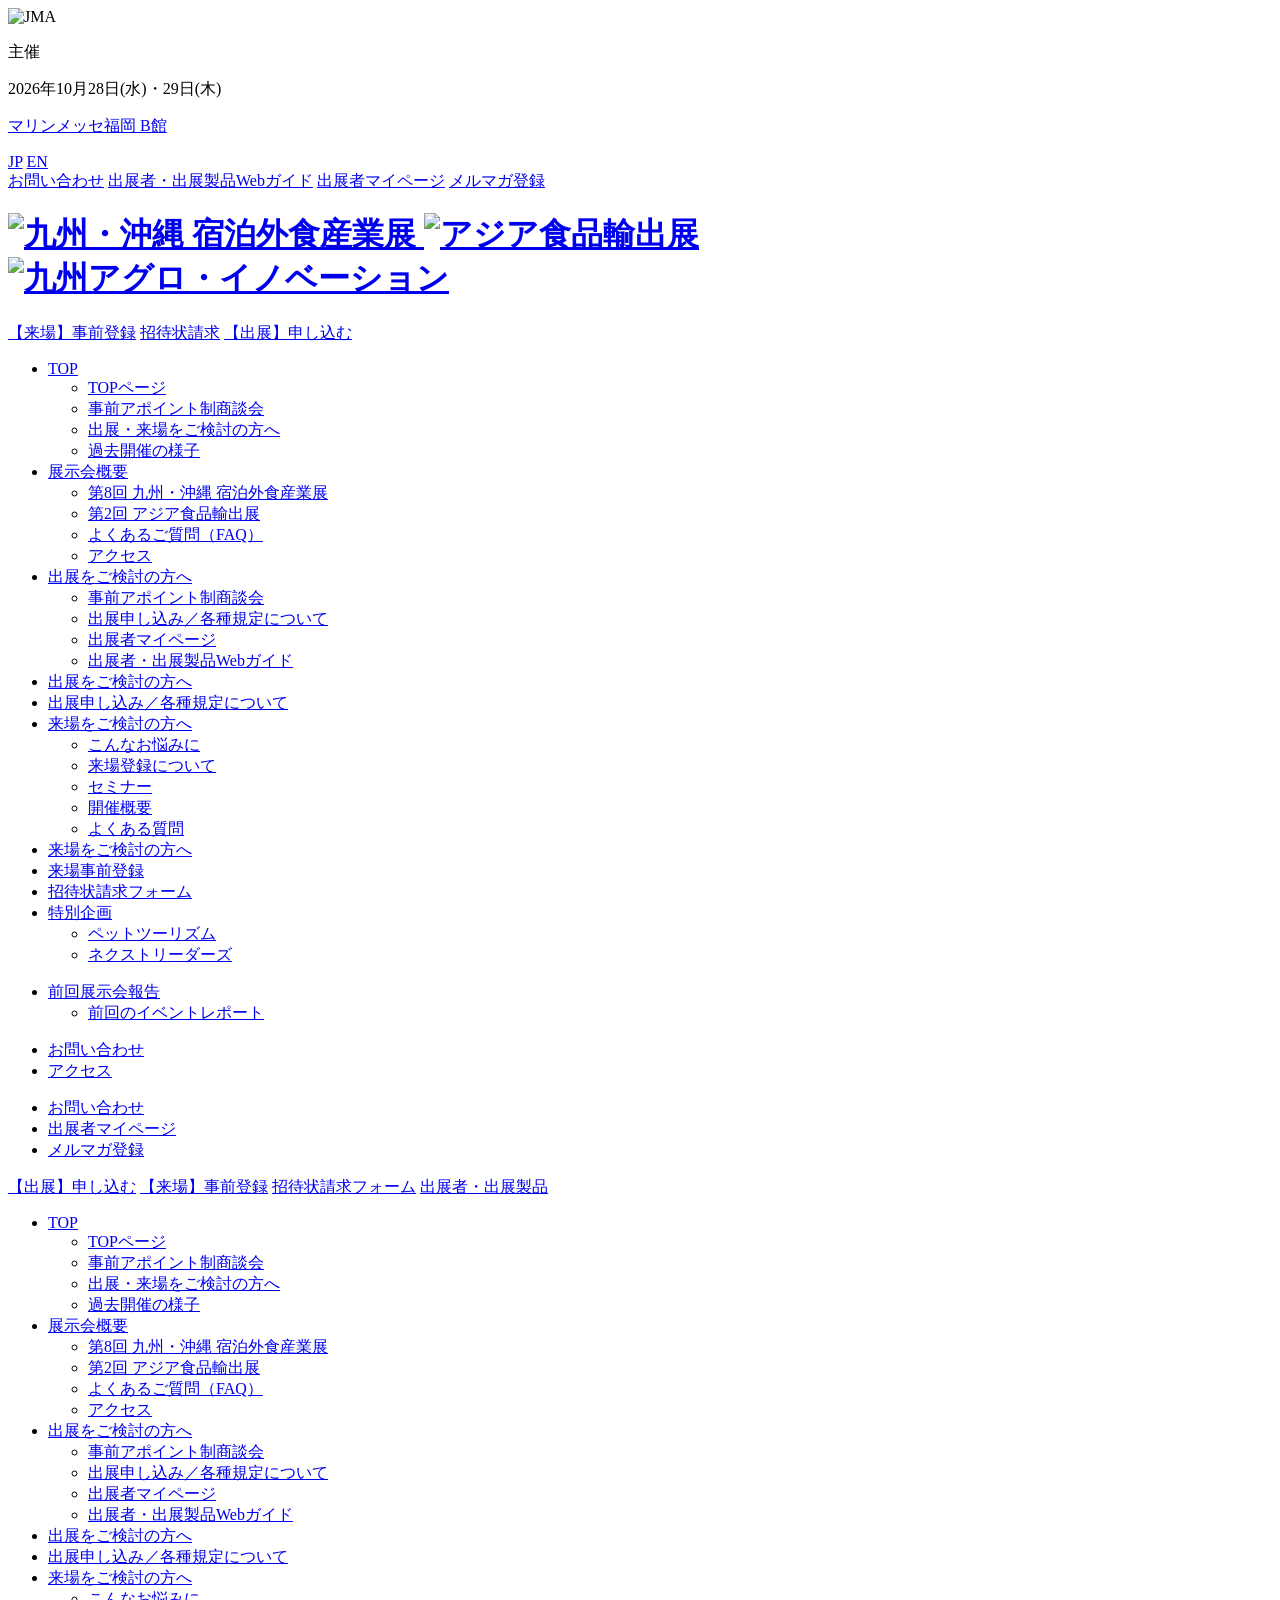
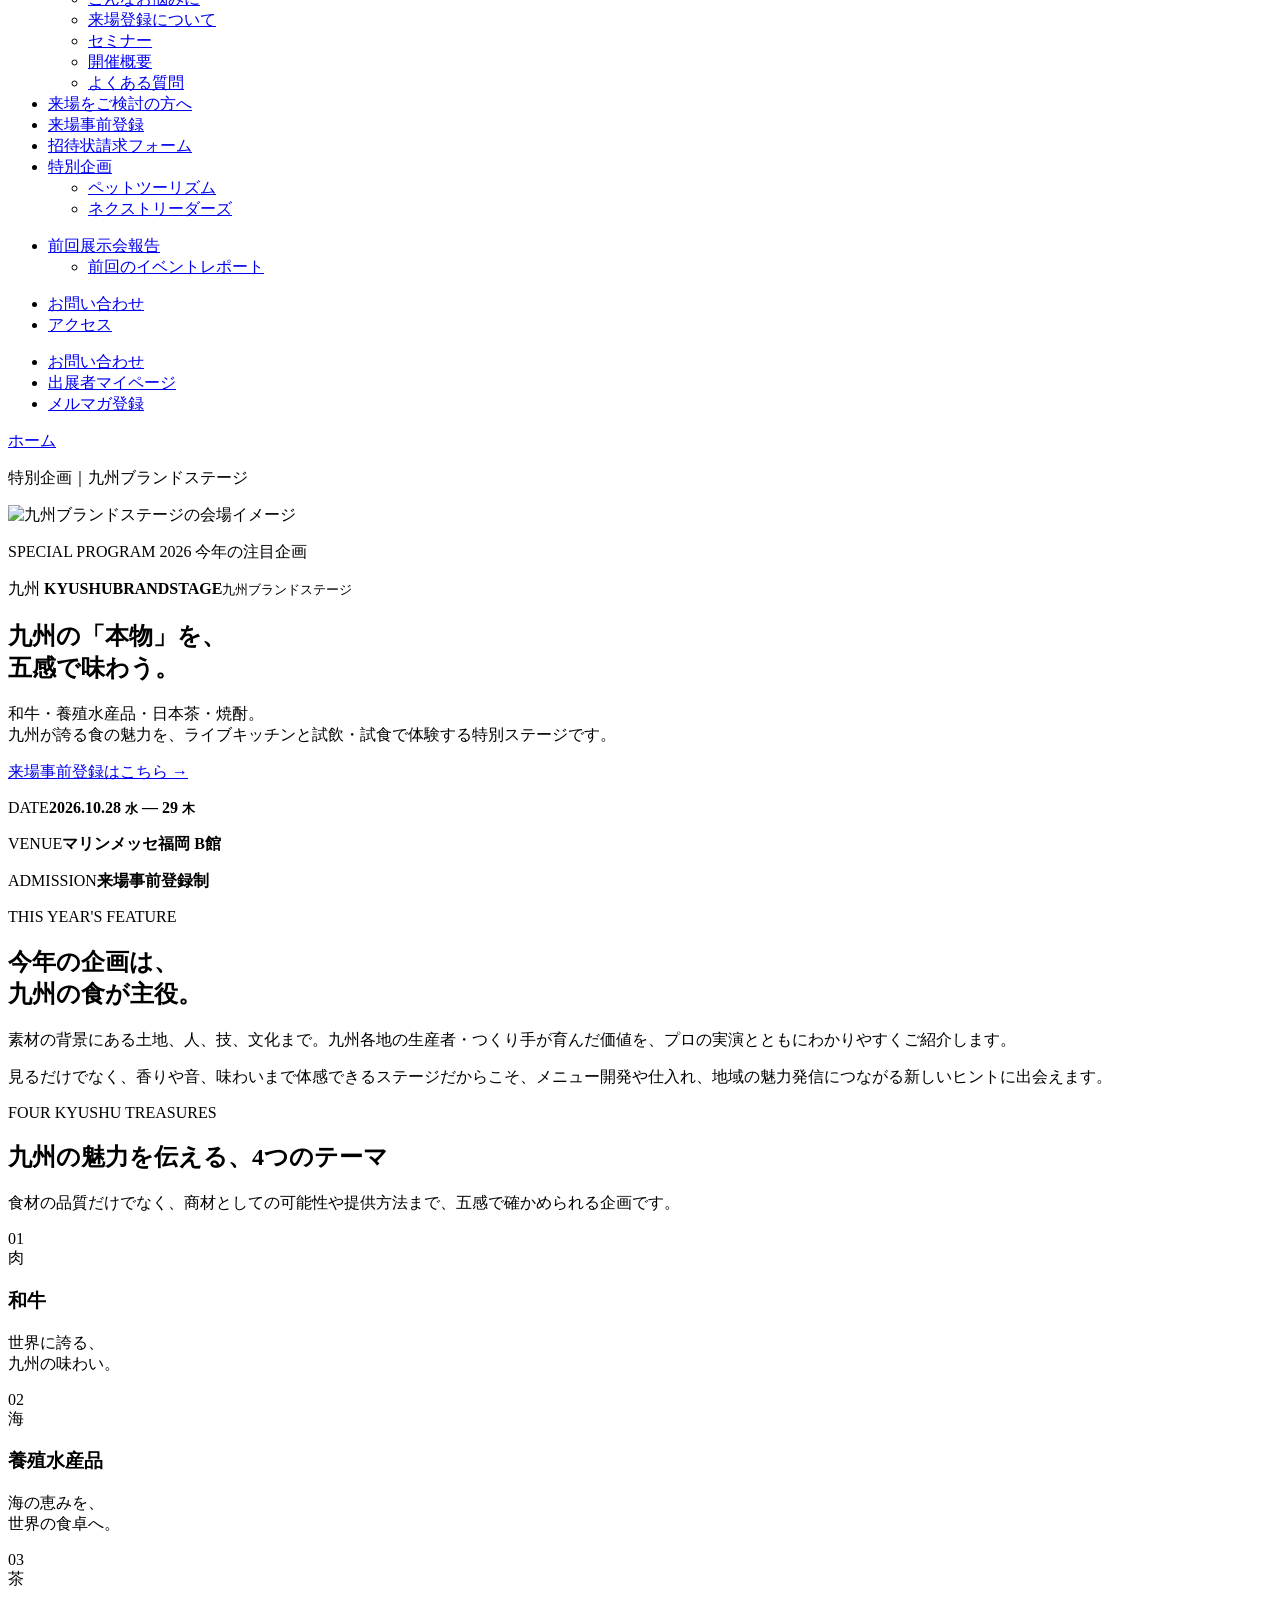
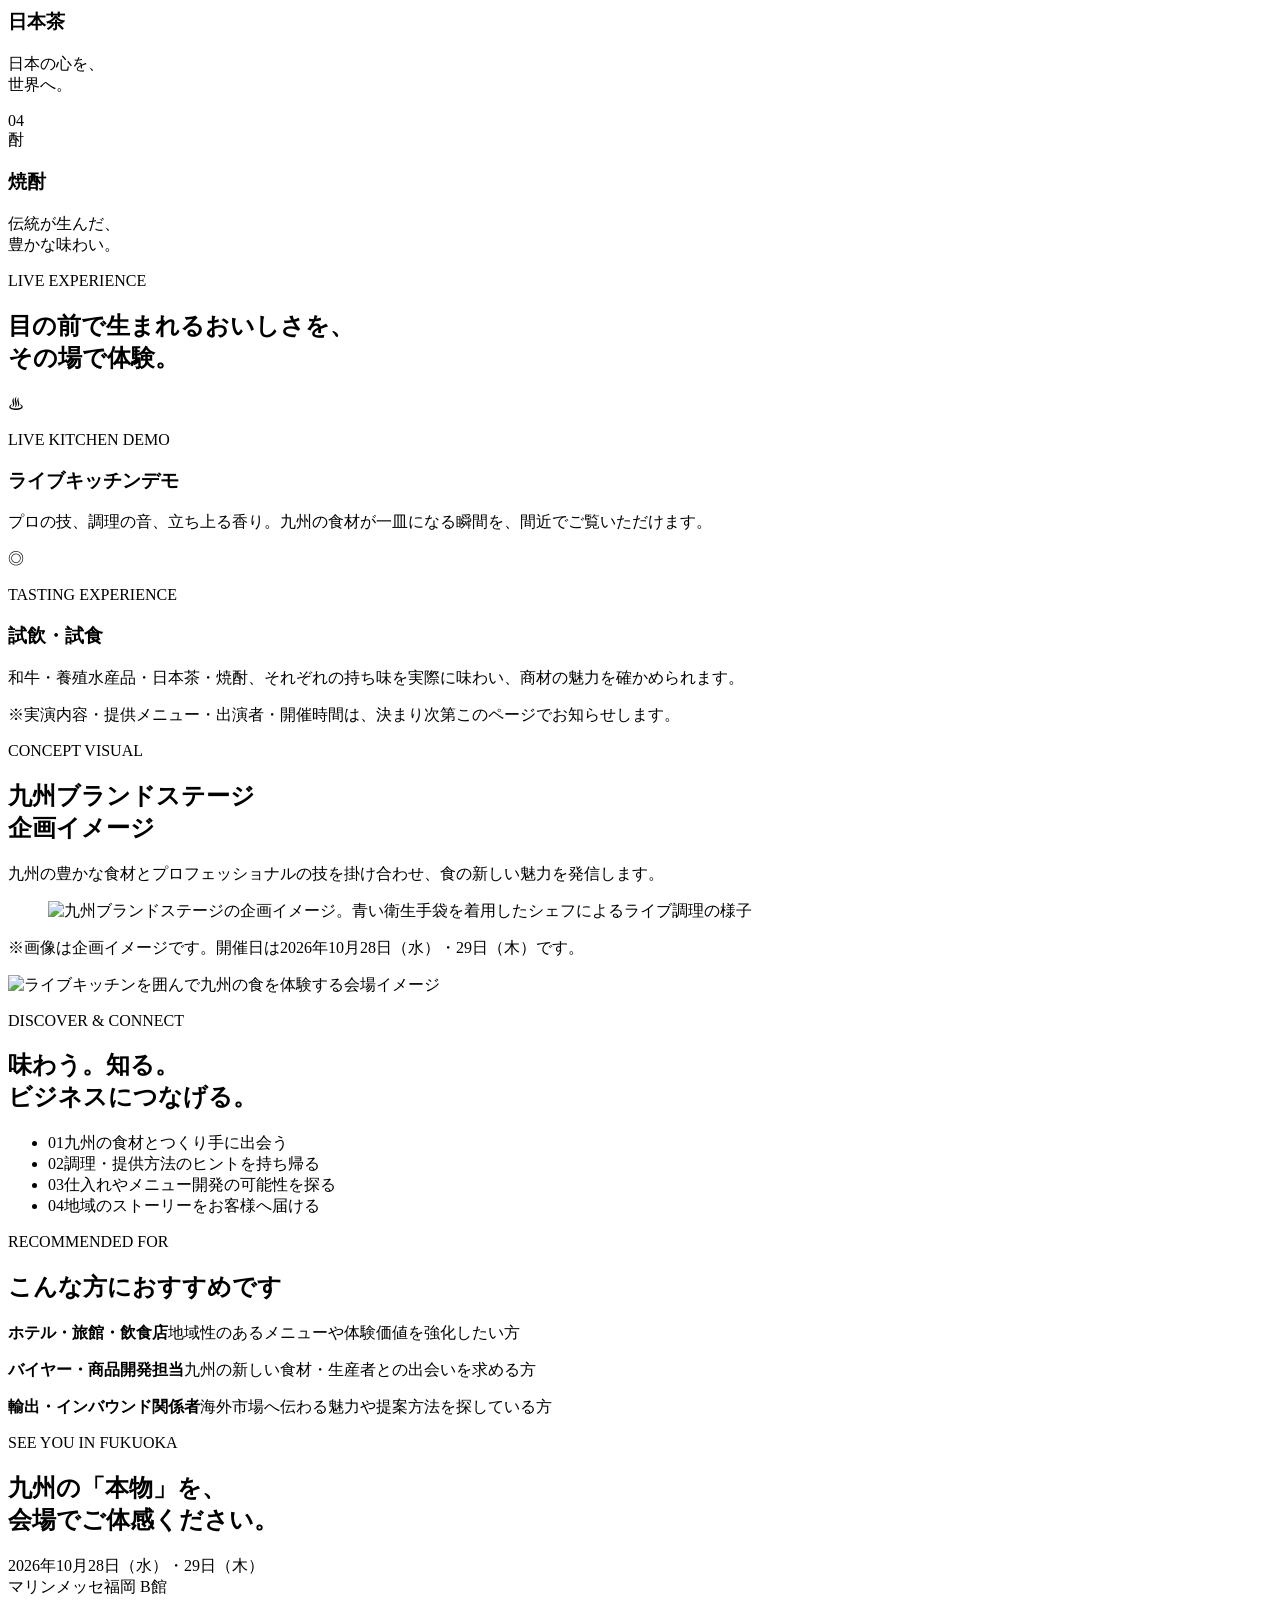
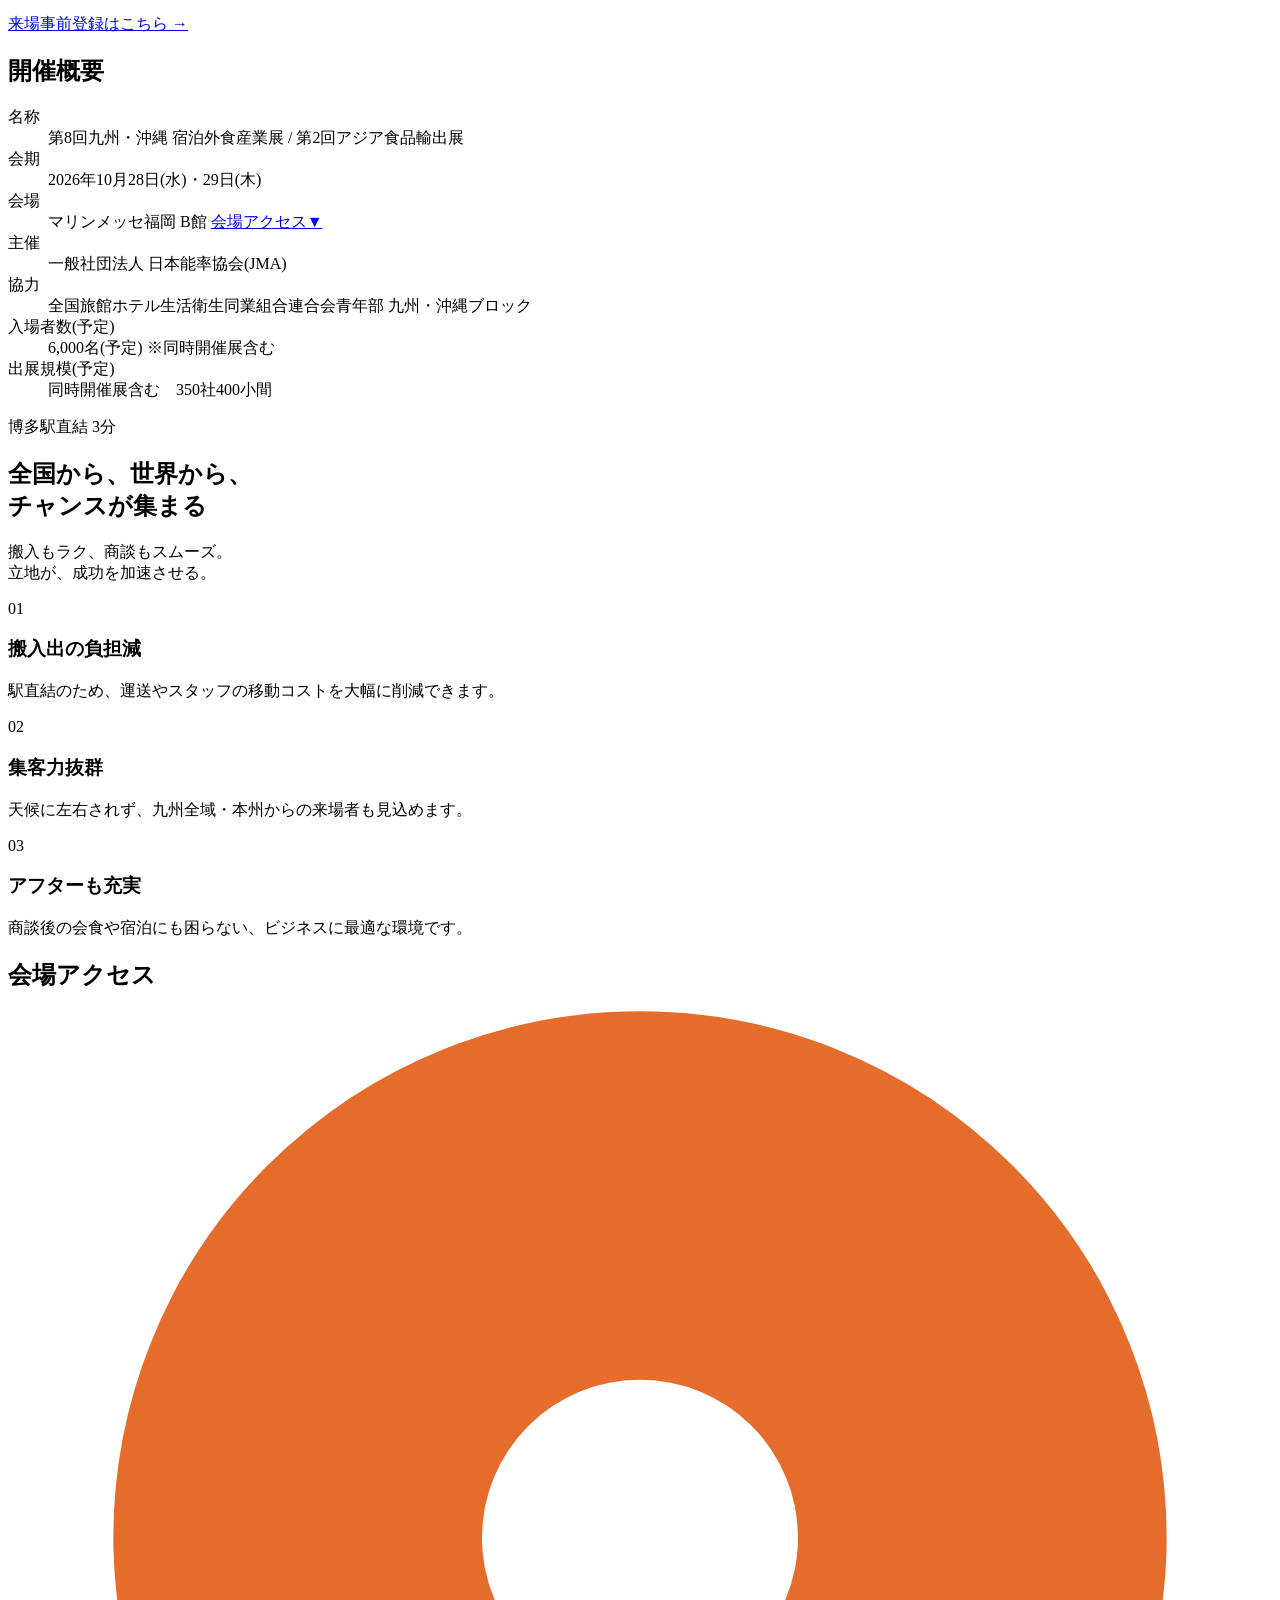
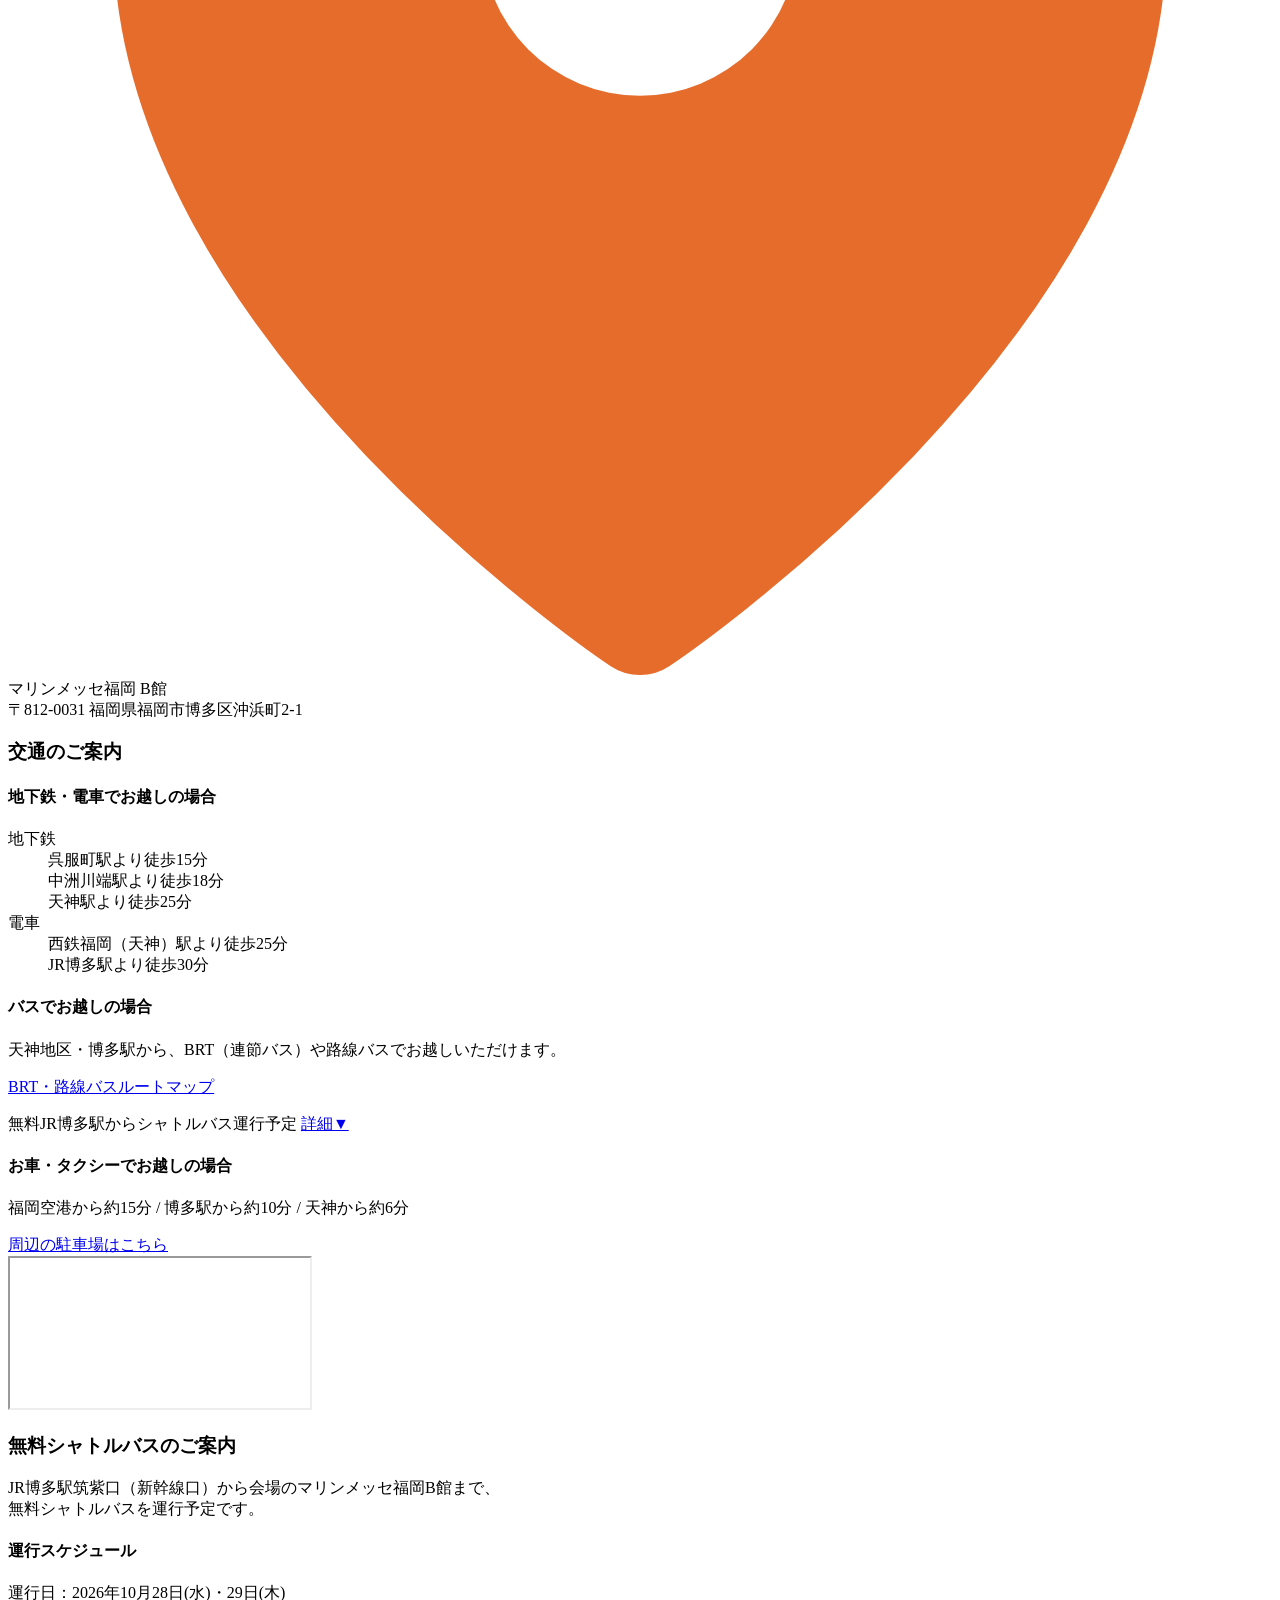
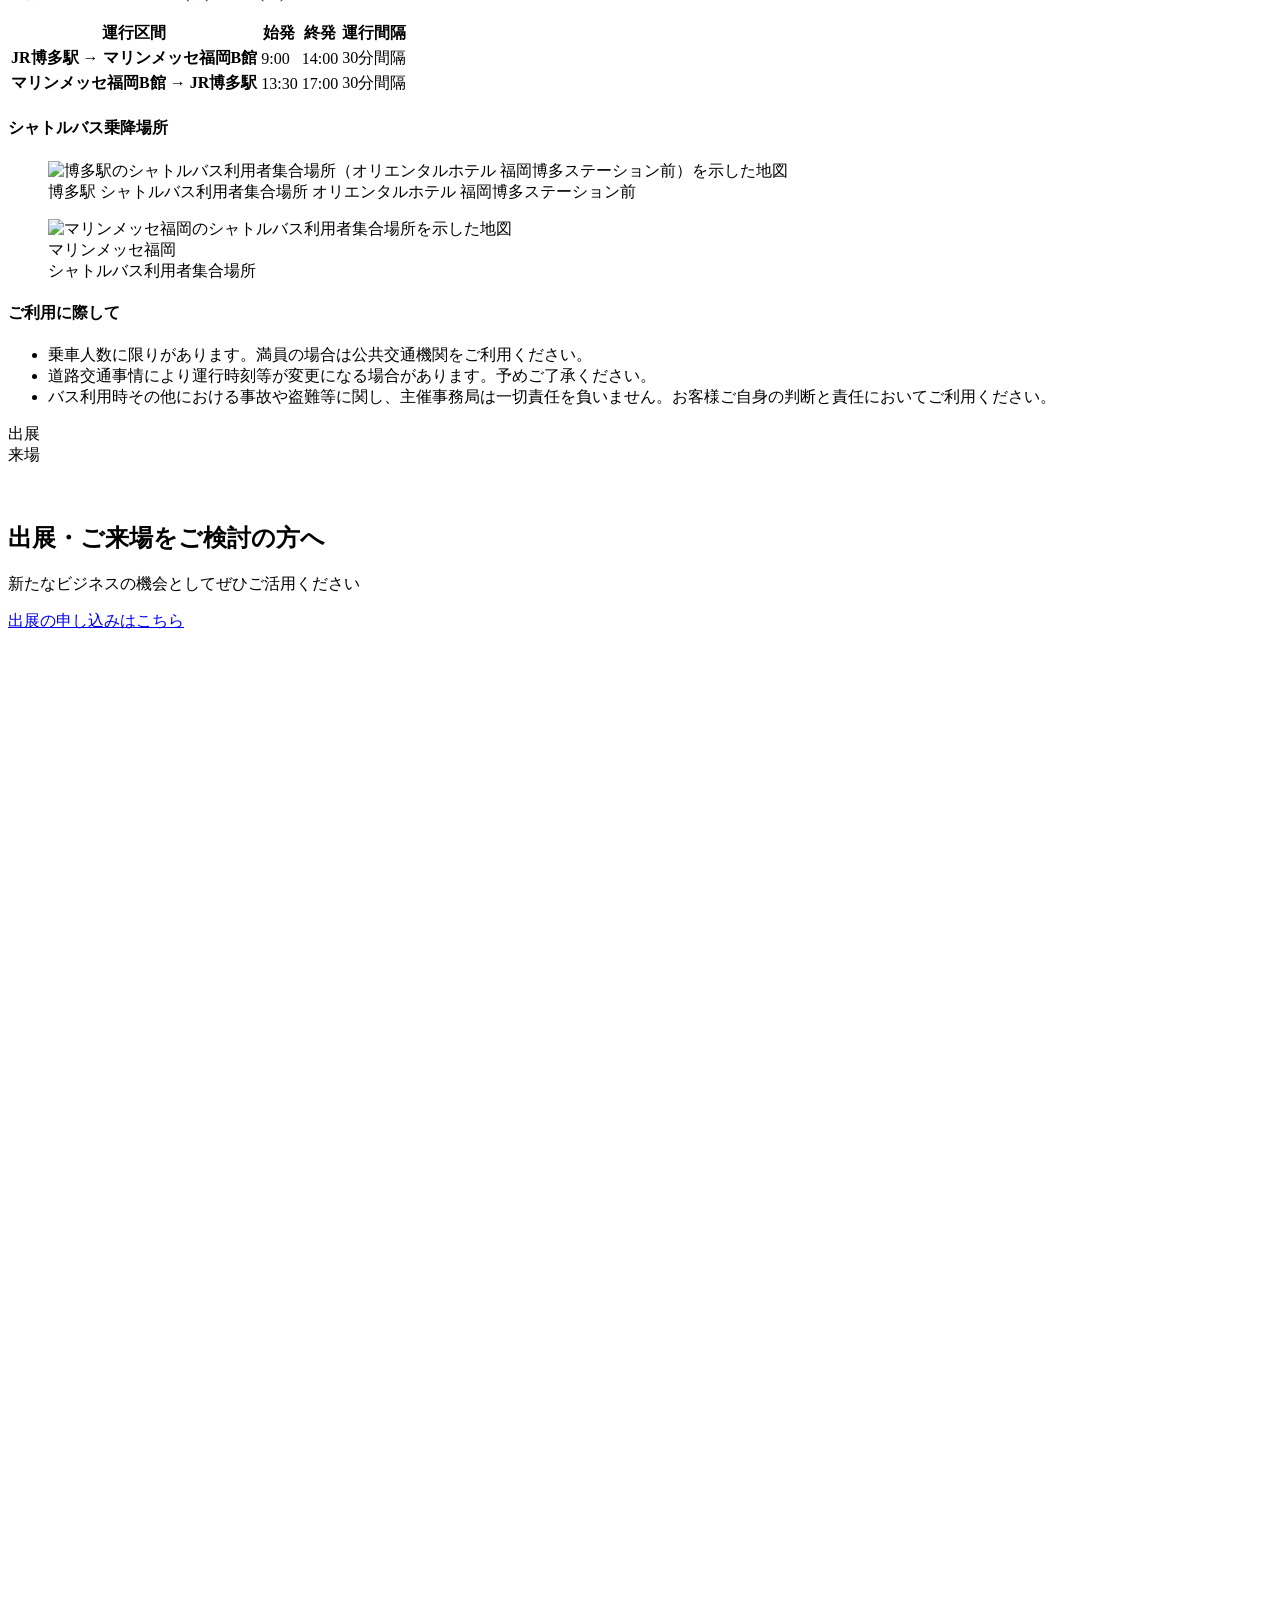
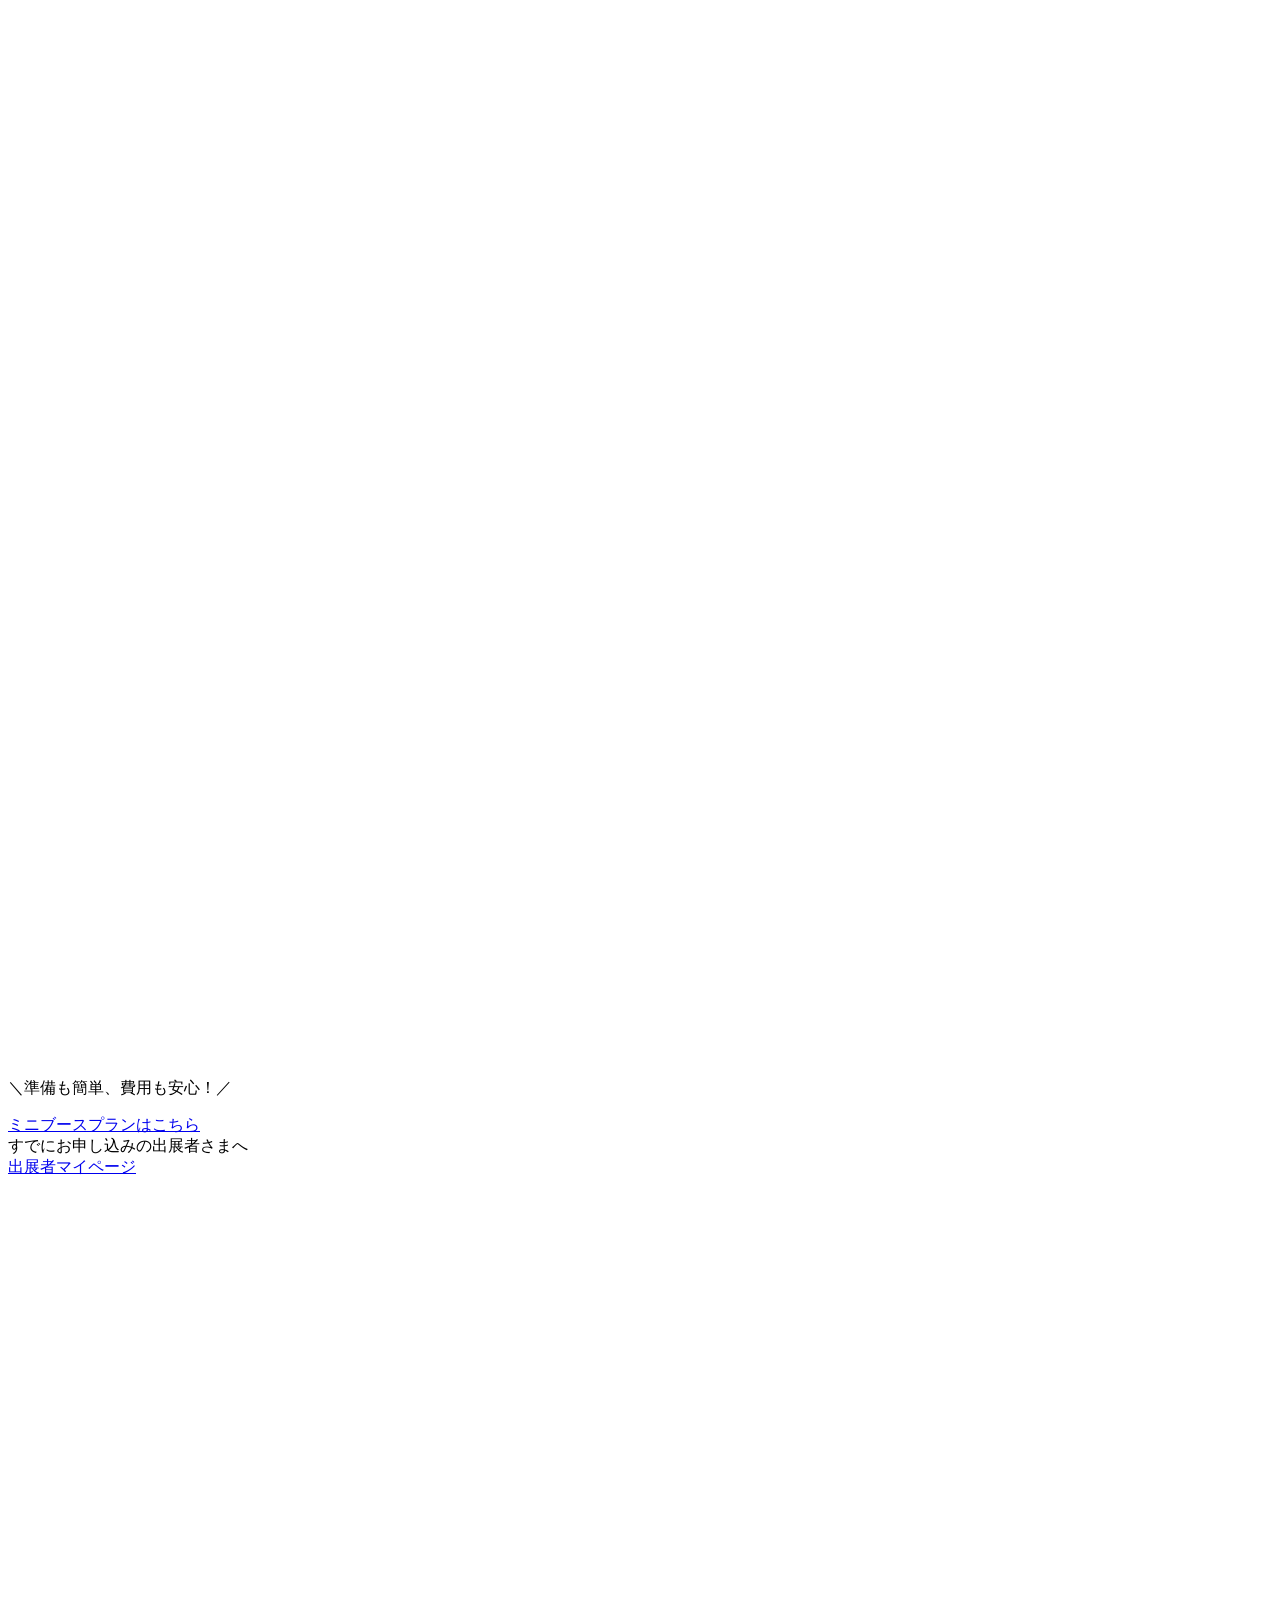
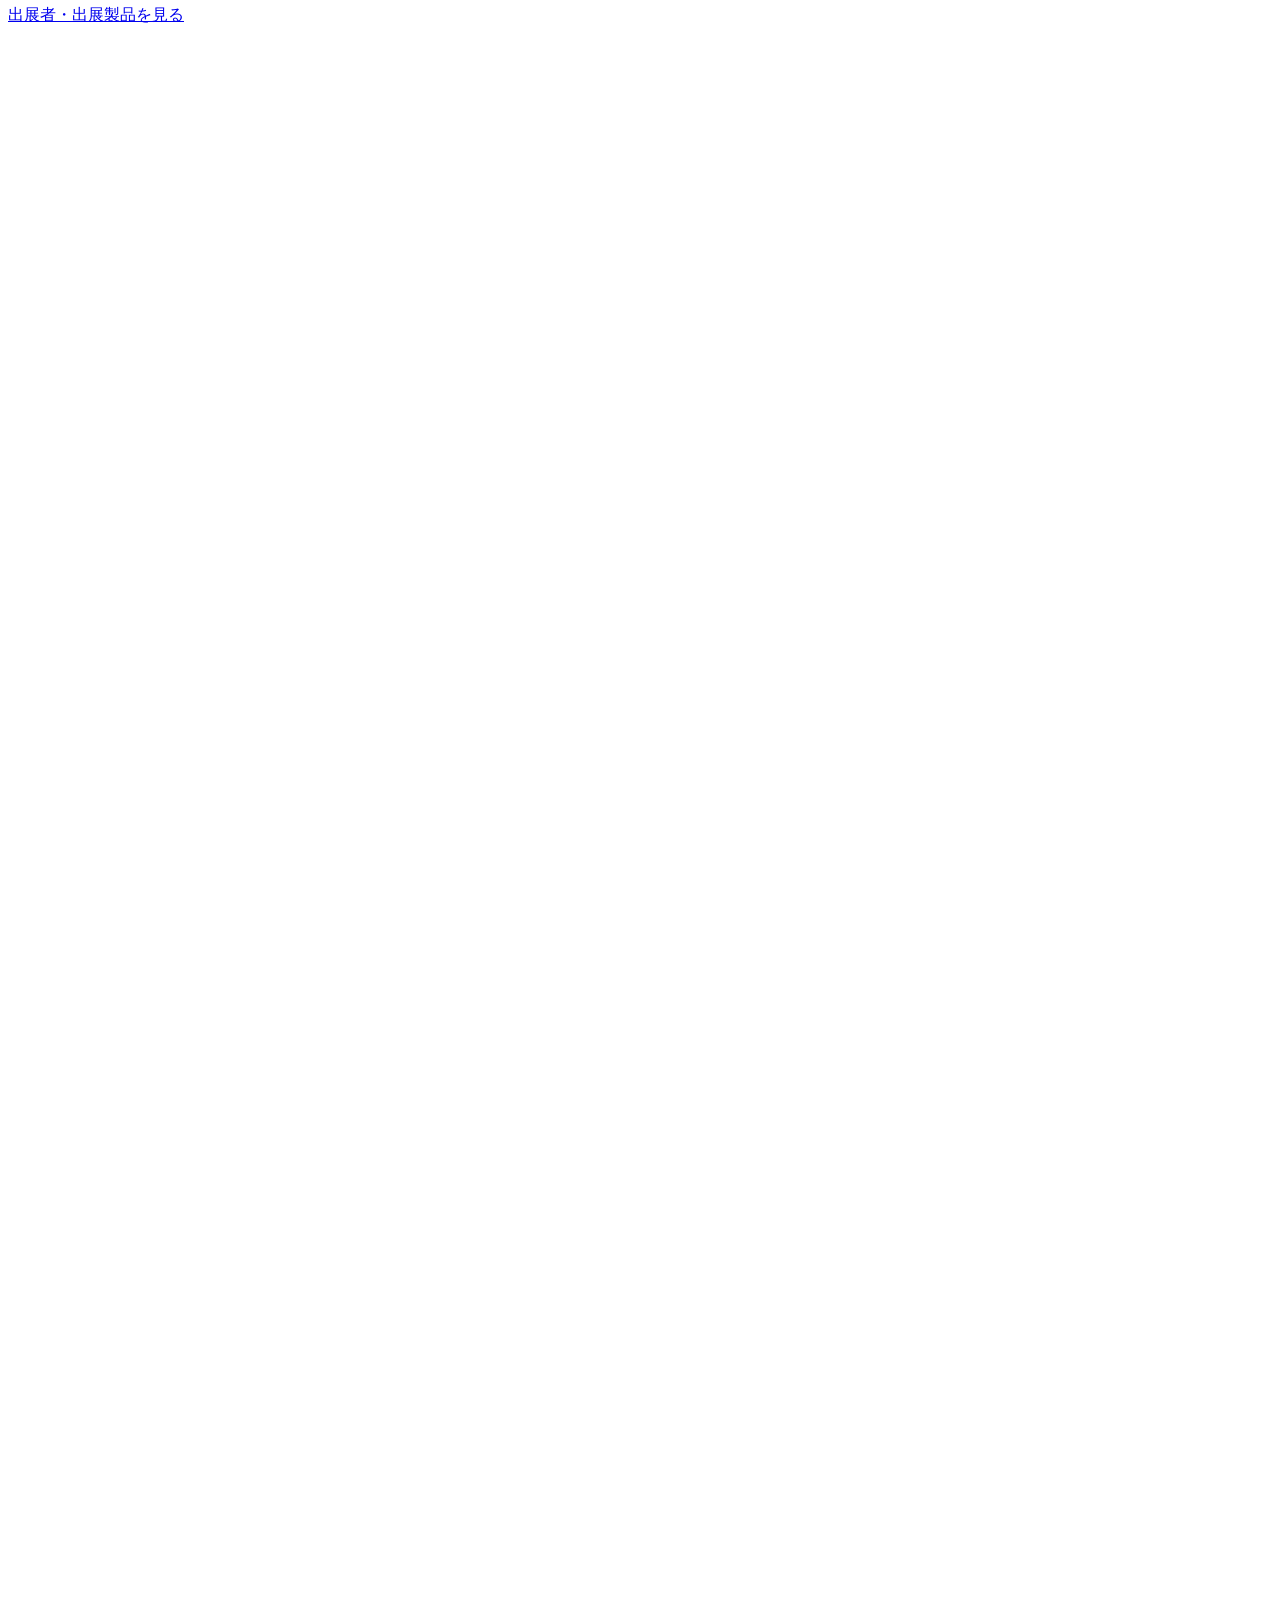
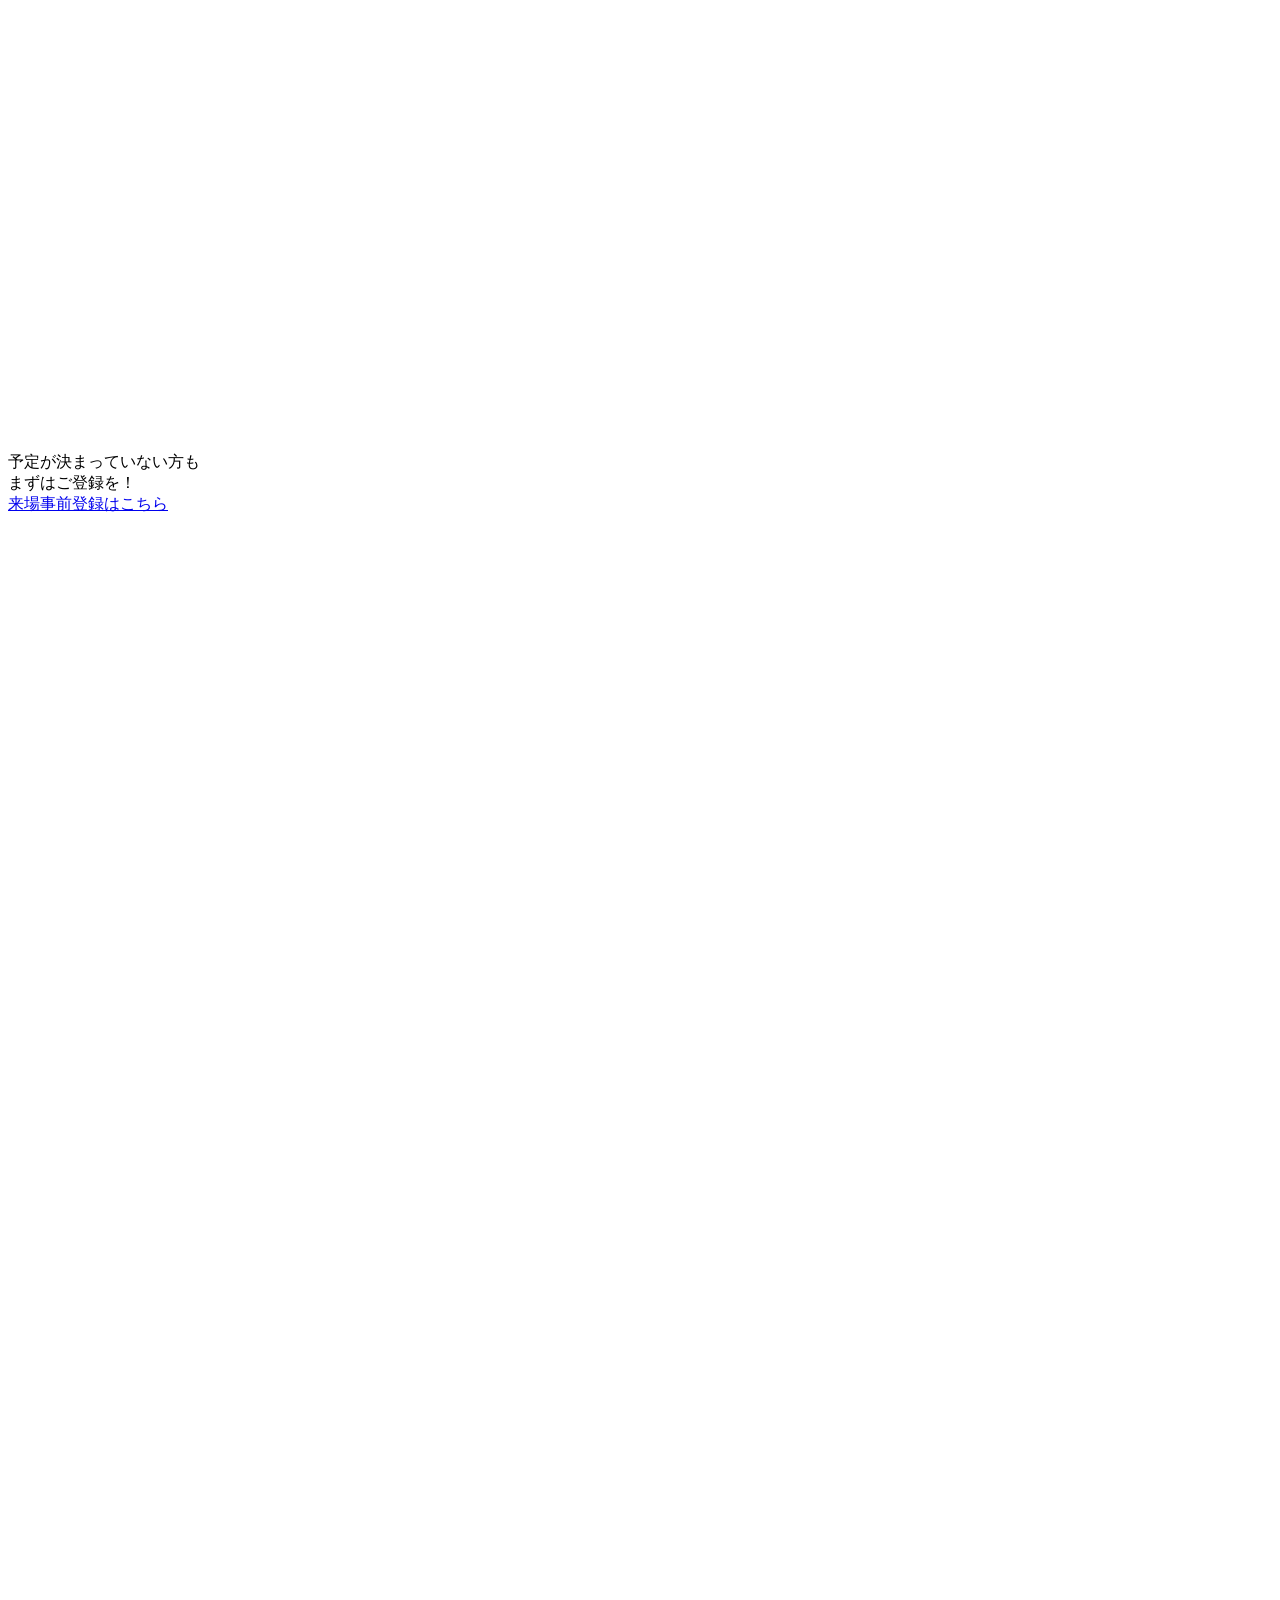
==== index.html @ e88157c4 "Publish special plan test page" ====
<!DOCTYPE html>
<html lang="ja">
<head>
<!-- Google Tag Manager -->
<script>(function(w,d,s,l,i){w[l]=w[l]||[];w[l].push({'gtm.start':
new Date().getTime(),event:'gtm.js'});var f=d.getElementsByTagName(s)[0],
j=d.createElement(s),dl=l!='dataLayer'?'&l='+l:'';j.async=true;j.src=
'https://www.googletagmanager.com/gtm.js?id='+i+dl;f.parentNode.insertBefore(j,f);
})(window,document,'script','dataLayer','GTM-MZ75B8JL');</script>
<!-- End Google Tag Manager -->
    <meta charset="UTF-8">
    <meta name="viewport" content="width=device-width, initial-scale=1.0">
    <title>九州ブランドステージ | 第8回 九州・沖縄 宿泊外食産業展 / 第2回 アジア食品輸出展</title>
    <meta name="description" content="2026年の特別企画「九州ブランドステージ」。和牛・養殖水産品・日本茶・焼酎をライブキッチンと試飲・試食で体験できます。">
    <meta name="keywords" content="展示会, 見本市, 商談会, 販路拡大, 販路開拓, 海外輸出, 輸出支援, バイヤー向け, ビジネスチャンス,食品,観光,外食,宿泊,ホスピタリティ,ホテル,レストラン,サービス産業,九州, 沖縄, 福岡, マリンメッセ福岡, 2026年, 10月">
    <meta name="author" content="Japan Management Association (JMA)">
    <meta name="robots" content="index, follow">
    <link rel="icon" type="image/png" href="./images/assets/favicon.ico">
    <meta property="og:image" content="./images/assets/ogp.png">
    <link rel="preconnect" href="https://fonts.googleapis.com">
    <link rel="preconnect" href="https://fonts.gstatic.com" crossorigin>
    <link href="https://fonts.googleapis.com/css2?family=Jost:ital,wght@0,100..900;1,100..900&family=Noto+Sans:ital,wght@0,100..900;1,100..900&family=Noto+Serif+JP:wght@200..900&family=Oswald:wght@200..700&display=swap" rel="stylesheet">
        <link rel="stylesheet" href="./css/base/normalize.css?2026v3">
    <link rel="stylesheet" href="./css/base/common.css?2026v3">
    <link rel="stylesheet" href="./css/parts/header-cta.css?2026v3">
<script src="https://unpkg.com/lucide@latest"></script>
    <meta property="og:title" content="九州ブランドステージ | 九州・沖縄 宿泊外食産業展">
  <meta property="og:description" content="九州の「本物」を、五感で味わう。2026年の特別企画をご紹介します。">
  <meta property="og:type" content="website">
  <meta property="og:url" content="https://ksh.jma.or.jp/">
  <meta property="og:image" content="https://ksh.jma.or.jp/images/common/ogp.jpg">
  <meta property="og:site_name" content="九州ブランドステージ">
  <meta name="twitter:card" content="summary_large_image">
  <link rel="icon" href="/favicon.ico">

<link rel="canonical" href="https://ksh.jma.or.jp/kyushu_brand_stage.php"><link rel="stylesheet" href="./css/parts/parts.css?2026v3"><link rel="stylesheet" href="./css/parts/button.css?2026v3"><link rel="stylesheet" href="./css/page/kyushu-brand-stage.css?2026v1">




    <script type="text/javascript">
    (function(c,l,a,r,i,t,y){
        c[a]=c[a]||function(){(c[a].q=c[a].q||[]).push(arguments)};
        t=l.createElement(r);t.async=1;t.src="https://www.clarity.ms/tag/"+i;
        y=l.getElementsByTagName(r)[0];y.parentNode.insertBefore(t,y);
    })(window, document, "clarity", "script", "uqb3ot92ph");
</script>

</head>
<body class="brand-stage">
<!-- Google Tag Manager (noscript) -->
<noscript><iframe src="https://www.googletagmanager.com/ns.html?id=GTM-MZ75B8JL"
height="0" width="0" style="display:none;visibility:hidden"></iframe></noscript>
<!-- End Google Tag Manager (noscript) -->
<header id="my-header">
    <div class="header__top">
        <div class="wrapper header__wrapper">
            <div class="header__top-left">
                <img src="./images/common/logo-jma.webp" alt="JMA" class="header__logo-jma">
                <p class="header__sponsor-label">主催</p>
                <!-- <p class="header__sponsor-name">Hospitality & Food Week <br class="lg">in 九州・沖縄</p> -->
                <div class="header__event-info">
                    <p class="header__event-date">2026年10月28日(水)・29日(木)</p>
                    <p class="header__event-venue"><a href="https://ksh.jma.or.jp/index.php#access">マリンメッセ福岡 B館</a></p>
                </div>
            </div>
            <div class="header__top-right">
                <div class="header__lang-switch">
                    <a href="https://ksh.jma.or.jp/" class="header__lang-link jp">JP</a>
                    <a href="https://ksh.jma.or.jp/en.php" class="header__lang-link en off">EN</a>
                </div>
                <!-- <a href="#" class="header__utility-link">プレス・取材申し込み</a> -->
                <a href="https://pages.jma.or.jp/ksh-inquiryform.html" target="_blank" class="header__utility-link">お問い合わせ</a>
                <a href="https://velsion.jp/kyusyu-2026/web-guide" target="_blank" class="header__utility-link">出展者・出展製品Webガイド</a>
                <a href="https://velsion.jp/kyusyu-2026/exhibitor/mypage/login" target="_blank" class="header__utility-link">出展者マイページ</a>
                <a href="https://pages.jma.or.jp/newmailmagazine_kyusyu_lp.html" target="_blank" class="header__utility-link">メルマガ登録</a>
            </div>
        </div>
    </div>
    <div class="header__bottom">
        <div class="wrapper header__wrapper">
            <h1 class="header__title header__title--split">
                <div class="header__title-row1">
                    <a href="https://ksh.jma.or.jp/exhibit_foodservice.php" class="header__title-link header__title-link--ksh">
                        <img src="./images/common/logo_ksh.webp" alt="九州・沖縄 宿泊外食産業展" class="header__logo-main">
                    </a>
                    <a href="https://ksh.jma.or.jp/exhibit_asia.php" class="header__title-link header__title-link--asia">
                        <img src="./images/common/logo_asia.webp" alt="アジア食品輸出展" class="header__logo-main">
                    </a>
                </div>
                <a href="https://agri-food.jma.or.jp/kyushu/index.php" target="_blank" class="header__title-link header__title-link--agri">
                    <img src="./images/common/logo_agri.webp" alt="九州アグロ・イノベーション" class="header__logo-main">
                </a>
            </h1>
            <div class="header__cta header__cta--triple">
                <a href="https://velsion.jp/kyusyu-2026/visitor/register/terms" target="_blank" class="header__cta-link header__cta-link--visit">【来場】事前登録</a>
                <a href="https://form.run/@dUy974ZcZJpvSpUjrqlk" target="_blank" class="header__cta-link header__cta-link--invite">招待状請求</a>
                <a href="https://julaty.com/sightseeing-kyusyu2026-apply/ja/exhibition_application" target="_blank" class="header__cta-link header__cta-link--exhibit">【出展】申し込む</a>
            </div>
        </div>
    </div>
    <div class="navigation">
        <div class="pc-nav">
  <nav aria-label="グローバルナビゲーション">
    <ul class="nav__list">
        <li class="nav__item nav__item-top has-child">
            <a href="https://ksh.jma.or.jp/index.php">TOP<span class="arrow-icon js-plusIcon"></span></a>
            <ul class="nav-child">
                <li class="is-sp"><a href="https://ksh.jma.or.jp/index.php">TOPページ</a></li>
                <li><a href="https://ksh.jma.or.jp/index.php#top-apoint">事前アポイント制商談会</a></li>
                <li><a href="https://ksh.jma.or.jp/index.php#top-kento">出展・来場をご検討の方へ</a></li>
                <li><a href="https://ksh.jma.or.jp/index.php#top-past">過去開催の様子</a></li>
            </ul>
        </li>
        <li class="nav__item has-child">
            <a href="javascript:void(0)" tabindex="-1">展示会概要<span class="arrow-icon js-plusIcon"></span></a>
            <ul class="nav-child">
                <li><a href="https://ksh.jma.or.jp/exhibit_foodservice.php">第8回 九州・沖縄 宿泊外食産業展</a></li>
                <li><a href="https://ksh.jma.or.jp/exhibit_asia.php">第2回 アジア食品輸出展</a></li>
                <li><a href="https://ksh.jma.or.jp/index.php#ksh-faq-section">よくあるご質問（FAQ）</a></li>
                <li class="is-pc"><a href="https://ksh.jma.or.jp/index.php#access">アクセス</a></li>
                <!-- <li><a href="">この展示会とは</a></li>
                <li><a href="">主催・協賛・運営組織について</a></li>
                <li><a href="">前回開催報告</a></li>
                <li><a href="">出展者一覧</a></li>
                <li><a href="">出展者検索</a></li>
                <li><a href="">開催関連情報</a></li>
                <li><a href="">交通アクセス</a></li>
                <li><a href="https://ksh.jma.or.jp/index.php#ksh-faq-section">よくあるご質問（FAQ）</a></li> -->
            </ul>
        </li>
        <li class="nav__item has-child is-pc">
            <a href="https://ksh.jma.or.jp/exhibitors.php">出展をご検討の方へ<span class="arrow-icon js-plusIcon"></span></a>
            <ul class="nav-child">
            <li><a href="https://ksh.jma.or.jp/apoint.php">事前アポイント制商談会</a></li>
                <!-- <li><a href="">出展のメリット／ゾーン構成</a></li>
                <li><a href="">出展料金・ブースについて</a></li>
                <li><a href="">出展オプション</a></li> -->
                <li><a href="https://julaty.com/sightseeing-kyusyu2026-apply/ja/exhibition_application?_gl=1*tc[…]oMA..&_ga=2.19930808.1832336698.1764028487-868031182.1760927779" target="_blank">出展申し込み／各種規定について</a></li>
                <li><a href="https://velsion.jp/kyusyu-2026/exhibitor/mypage/login" target="_blank">出展者マイページ</a></li>
                <li><a href="https://velsion.jp/kyusyu-2026/web-guide" target="_blank">出展者・出展製品Webガイド</a></li>
                <!-- <li><a href="">出展資料ダウンロード</a></li> -->

            </ul>
        </li>
        <li class="nav__item is-sp">
        <a href="https://ksh.jma.or.jp/exhibitors.php">出展をご検討の方へ</a>
        </li>
        <li class="nav__item is-sp">
        <a href="https://julaty.com/sightseeing-kyusyu2026-apply/ja/exhibition_application?_gl=1*tc[…]oMA..&_ga=2.19930808.1832336698.1764028487-868031182.1760927779" target="_blank">出展申し込み／各種規定について</a>
        </li>
        <!-- <li class="nav__item has-child">
            <a href="">出展者一覧<span class="arrow-icon js-plusIcon"></span></a>
            <ul class="nav-child">
                <li><a href="">出展者一覧 子</a></li>
                <li><a href="">出展者一覧 子</a></li>
            </ul>
        </li> -->
      <li class="nav__item has-child is-pc">
            <a href="https://ksh.jma.or.jp/visit.php">来場をご検討の方へ<span class="arrow-icon js-plusIcon"></span></a>
            <ul class="nav-child">
                <li><a href="https://ksh.jma.or.jp/visit.php#problem">こんなお悩みに</a></li>
                <li><a href="https://ksh.jma.or.jp/visit.php#register">来場登録について</a></li>
                <li><a href="https://ksh.jma.or.jp/seminar.php">セミナー</a></li>
                <li><a href="https://ksh.jma.or.jp/visit.php#about">開催概要</a></li>
                <li><a href="https://ksh.jma.or.jp/visit.php#ksh-faq-section">よくある質問</a></li>
            </ul>
        </li>
        <li class="nav__item is-sp">
        <a href="https://ksh.jma.or.jp/visit.php">来場をご検討の方へ</a>
        </li>
        <li class="nav__item is-sp">
        <a href="https://velsion.jp/kyusyu-2026/visitor/register/terms" target="_blank">来場事前登録</a>
        </li>
        <li class="nav__item is-sp">
        <a href="https://form.run/@dUy974ZcZJpvSpUjrqlk" target="_blank">招待状請求フォーム</a>
        </li> 
        <li class="nav__item has-child">
            <a href="javascript:void(0)" tabindex="-1">特別企画<span class="arrow-icon js-plusIcon"></span></a>
            <ul class="nav-child">
                <li><a href="https://ksh.jma.or.jp/ex_pet_2026.php">ペットツーリズム</a></li>
                <li><a href="https://nextleaders.jma.or.jp/fukuoka.html" target="_blank">ネクストリーダーズ</a></li>
            </ul>
        </li>
    </ul>
    <ul class="nav__list nav__list-sub ft_nav_list">
        <!-- <li class="nav__item"><a href="">セミナー情報</a></li>
        <li class="nav__item"><a href="">お知らせ</a></li> -->
        <li class="nav__item has-child"><a href="https://ksh.jma.or.jp/report.php" tabindex="-1">前回展示会報告<span class="arrow-icon js-plusIcon"></span></a>
    
                        <ul class="nav-child">
                <li><a href="https://ksh.jma.or.jp/past_event.php" target="_blank">前回のイベントレポート</a></li>
            </ul>
    </li>
        <!-- <li class="nav__item"><a href="">よくある質問</a></li> -->
 
    </ul>
    <ul class="nav__list nav__list-sub is-pc footeronly ft_nav_list">
        <li class="nav__item"><a href="https://pages.jma.or.jp/ksh-inquiryform.html" target="_blank">お問い合わせ</a></li>
        <li class="nav__item"><a href="https://ksh.jma.or.jp/index.php#access">アクセス</a></li>
        <!-- <li class="nav__item"><a href="">プレス・取材申し込み</a></li> -->
    </ul>
    <ul class="nav__list nav__list-spnav">
        <li class="nav__item"><a href="https://pages.jma.or.jp/ksh-inquiryform.html" target="_blank">お問い合わせ</a></li>
        <li class="nav__item"><a href="https://velsion.jp/kyusyu-2026/exhibitor/mypage/login" target="_blank">出展者マイページ</a></li>
        <li class="nav__item"><a href="https://pages.jma.or.jp/newmailmagazine_kyusyu_lp.html" target="_blank">メルマガ登録</a></li>
        <!-- <li class="nav__item"><a href="https://ksh.jma.or.jp/index.php#access">アクセス</a></li> -->
        <!-- <li class="nav__item"><a href="">プレス・取材申し込み</a></li> -->
    </ul>
    <!-- <ul class="nav__list nav__list-sub nav__list-footer">
        <li class="nav__item"><a href="https://ksh.jma.or.jp/nextleaders.php">ネクストリーダーズ</a></li>
        <li class="nav__item"><a href="https://ksh.jma.or.jp/apoint.php">事前アポイント制商談会</a></li>
    </ul> -->
</nav></div>        <div class="menu-button-wrapper">
  <div id="menuButton">
    <span></span>
  </div>
</div>

<div class="sp-nav" id="menu">
  <div class="header__cta">
    <a href="https://julaty.com/sightseeing-kyusyu2026-apply/ja/exhibition_application" class="header__cta-link header__cta-link--exhibit" target="_blank">【出展】申し込む</a>
    <a href="https://velsion.jp/kyusyu-2026/visitor/register/terms" class="header__cta-link header__cta-link--register" target="_blank">【来場】事前登録</a>
    <a href="https://form.run/@dUy974ZcZJpvSpUjrqlk" class="header__cta-link header__cta-link--invite" target="_blank">招待状請求フォーム</a>
    <a href="https://velsion.jp/kyusyu-2026/web-guide" class="header__cta-link header__cta-link--docs" target="_blank">出展者・出展製品</a>
    <!-- お問い合わせ／出展者マイページ／メルマガ登録は、メニュー最下部の
         テキストリンク（parts/nav.php の .nav__list-spnav）に集約 -->
    <!-- <a href="#" class="header__cta-link header__cta-link--docs">【出展】資料請求する</a> -->
  </div>
  <nav aria-label="グローバルナビゲーション">
    <ul class="nav__list">
        <li class="nav__item nav__item-top has-child">
            <a href="https://ksh.jma.or.jp/index.php">TOP<span class="arrow-icon js-plusIcon"></span></a>
            <ul class="nav-child">
                <li class="is-sp"><a href="https://ksh.jma.or.jp/index.php">TOPページ</a></li>
                <li><a href="https://ksh.jma.or.jp/index.php#top-apoint">事前アポイント制商談会</a></li>
                <li><a href="https://ksh.jma.or.jp/index.php#top-kento">出展・来場をご検討の方へ</a></li>
                <li><a href="https://ksh.jma.or.jp/index.php#top-past">過去開催の様子</a></li>
            </ul>
        </li>
        <li class="nav__item has-child">
            <a href="javascript:void(0)" tabindex="-1">展示会概要<span class="arrow-icon js-plusIcon"></span></a>
            <ul class="nav-child">
                <li><a href="https://ksh.jma.or.jp/exhibit_foodservice.php">第8回 九州・沖縄 宿泊外食産業展</a></li>
                <li><a href="https://ksh.jma.or.jp/exhibit_asia.php">第2回 アジア食品輸出展</a></li>
                <li><a href="https://ksh.jma.or.jp/index.php#ksh-faq-section">よくあるご質問（FAQ）</a></li>
                <li class="is-pc"><a href="https://ksh.jma.or.jp/index.php#access">アクセス</a></li>
                <!-- <li><a href="">この展示会とは</a></li>
                <li><a href="">主催・協賛・運営組織について</a></li>
                <li><a href="">前回開催報告</a></li>
                <li><a href="">出展者一覧</a></li>
                <li><a href="">出展者検索</a></li>
                <li><a href="">開催関連情報</a></li>
                <li><a href="">交通アクセス</a></li>
                <li><a href="https://ksh.jma.or.jp/index.php#ksh-faq-section">よくあるご質問（FAQ）</a></li> -->
            </ul>
        </li>
        <li class="nav__item has-child is-pc">
            <a href="https://ksh.jma.or.jp/exhibitors.php">出展をご検討の方へ<span class="arrow-icon js-plusIcon"></span></a>
            <ul class="nav-child">
            <li><a href="https://ksh.jma.or.jp/apoint.php">事前アポイント制商談会</a></li>
                <!-- <li><a href="">出展のメリット／ゾーン構成</a></li>
                <li><a href="">出展料金・ブースについて</a></li>
                <li><a href="">出展オプション</a></li> -->
                <li><a href="https://julaty.com/sightseeing-kyusyu2026-apply/ja/exhibition_application?_gl=1*tc[…]oMA..&_ga=2.19930808.1832336698.1764028487-868031182.1760927779" target="_blank">出展申し込み／各種規定について</a></li>
                <li><a href="https://velsion.jp/kyusyu-2026/exhibitor/mypage/login" target="_blank">出展者マイページ</a></li>
                <li><a href="https://velsion.jp/kyusyu-2026/web-guide" target="_blank">出展者・出展製品Webガイド</a></li>
                <!-- <li><a href="">出展資料ダウンロード</a></li> -->

            </ul>
        </li>
        <li class="nav__item is-sp">
        <a href="https://ksh.jma.or.jp/exhibitors.php">出展をご検討の方へ</a>
        </li>
        <li class="nav__item is-sp">
        <a href="https://julaty.com/sightseeing-kyusyu2026-apply/ja/exhibition_application?_gl=1*tc[…]oMA..&_ga=2.19930808.1832336698.1764028487-868031182.1760927779" target="_blank">出展申し込み／各種規定について</a>
        </li>
        <!-- <li class="nav__item has-child">
            <a href="">出展者一覧<span class="arrow-icon js-plusIcon"></span></a>
            <ul class="nav-child">
                <li><a href="">出展者一覧 子</a></li>
                <li><a href="">出展者一覧 子</a></li>
            </ul>
        </li> -->
      <li class="nav__item has-child is-pc">
            <a href="https://ksh.jma.or.jp/visit.php">来場をご検討の方へ<span class="arrow-icon js-plusIcon"></span></a>
            <ul class="nav-child">
                <li><a href="https://ksh.jma.or.jp/visit.php#problem">こんなお悩みに</a></li>
                <li><a href="https://ksh.jma.or.jp/visit.php#register">来場登録について</a></li>
                <li><a href="https://ksh.jma.or.jp/seminar.php">セミナー</a></li>
                <li><a href="https://ksh.jma.or.jp/visit.php#about">開催概要</a></li>
                <li><a href="https://ksh.jma.or.jp/visit.php#ksh-faq-section">よくある質問</a></li>
            </ul>
        </li>
        <li class="nav__item is-sp">
        <a href="https://ksh.jma.or.jp/visit.php">来場をご検討の方へ</a>
        </li>
        <li class="nav__item is-sp">
        <a href="https://velsion.jp/kyusyu-2026/visitor/register/terms" target="_blank">来場事前登録</a>
        </li>
        <li class="nav__item is-sp">
        <a href="https://form.run/@dUy974ZcZJpvSpUjrqlk" target="_blank">招待状請求フォーム</a>
        </li> 
        <li class="nav__item has-child">
            <a href="javascript:void(0)" tabindex="-1">特別企画<span class="arrow-icon js-plusIcon"></span></a>
            <ul class="nav-child">
                <li><a href="https://ksh.jma.or.jp/ex_pet_2026.php">ペットツーリズム</a></li>
                <li><a href="https://nextleaders.jma.or.jp/fukuoka.html" target="_blank">ネクストリーダーズ</a></li>
            </ul>
        </li>
    </ul>
    <ul class="nav__list nav__list-sub ft_nav_list">
        <!-- <li class="nav__item"><a href="">セミナー情報</a></li>
        <li class="nav__item"><a href="">お知らせ</a></li> -->
        <li class="nav__item has-child"><a href="https://ksh.jma.or.jp/report.php" tabindex="-1">前回展示会報告<span class="arrow-icon js-plusIcon"></span></a>
    
                        <ul class="nav-child">
                <li><a href="https://ksh.jma.or.jp/past_event.php" target="_blank">前回のイベントレポート</a></li>
            </ul>
    </li>
        <!-- <li class="nav__item"><a href="">よくある質問</a></li> -->
 
    </ul>
    <ul class="nav__list nav__list-sub is-pc footeronly ft_nav_list">
        <li class="nav__item"><a href="https://pages.jma.or.jp/ksh-inquiryform.html" target="_blank">お問い合わせ</a></li>
        <li class="nav__item"><a href="https://ksh.jma.or.jp/index.php#access">アクセス</a></li>
        <!-- <li class="nav__item"><a href="">プレス・取材申し込み</a></li> -->
    </ul>
    <ul class="nav__list nav__list-spnav">
        <li class="nav__item"><a href="https://pages.jma.or.jp/ksh-inquiryform.html" target="_blank">お問い合わせ</a></li>
        <li class="nav__item"><a href="https://velsion.jp/kyusyu-2026/exhibitor/mypage/login" target="_blank">出展者マイページ</a></li>
        <li class="nav__item"><a href="https://pages.jma.or.jp/newmailmagazine_kyusyu_lp.html" target="_blank">メルマガ登録</a></li>
        <!-- <li class="nav__item"><a href="https://ksh.jma.or.jp/index.php#access">アクセス</a></li> -->
        <!-- <li class="nav__item"><a href="">プレス・取材申し込み</a></li> -->
    </ul>
    <!-- <ul class="nav__list nav__list-sub nav__list-footer">
        <li class="nav__item"><a href="https://ksh.jma.or.jp/nextleaders.php">ネクストリーダーズ</a></li>
        <li class="nav__item"><a href="https://ksh.jma.or.jp/apoint.php">事前アポイント制商談会</a></li>
    </ul> -->
</nav></div>
    </div>


</header>

<main>
                <div class="wrapper breadcrumb-wrapper">
            <div class="breadcrumb breadcrumb-white">
                <a href="https://ksh.jma.or.jp/index.php" class="breadcrumb__item breadcrumb__item--home">ホーム</a>
                <p class="breadcrumb__item breadcrumb__item--current">特別企画｜九州ブランドステージ</p>
            </div>
        </div>
    

    <div id="root" class="brand-stage-page">
        <section class="kbs-hero" aria-labelledby="kbsHeroTitle">
            <img class="kbs-hero__image" src="./images/special/brand-stage-venue.jpg" alt="九州ブランドステージの会場イメージ">
            <div class="kbs-hero__shade"></div>
            <div class="kbs-shell kbs-hero__inner">
                <p class="kbs-eyebrow"><span>SPECIAL PROGRAM 2026</span> 今年の注目企画</p>
                <div class="kbs-brand-lockup" aria-label="KYUSHU BRAND STAGE 九州ブランドステージ">
                    <span class="kbs-brand-lockup__map">九州</span>
                    <span><b>KYUSHU</b><strong>BRAND</strong><b>STAGE</b><small>九州ブランドステージ</small></span>
                </div>
                <h1 id="kbsHeroTitle">九州の「本物」を、<br>五感で味わう。</h1>
                <p class="kbs-hero__lead">和牛・養殖水産品・日本茶・焼酎。<br>九州が誇る食の魅力を、ライブキッチンと試飲・試食で体験する特別ステージです。</p>
                <a class="kbs-button kbs-button--gold" href="https://velsion.jp/kyusyu-2026/visitor/register/terms" target="_blank" rel="noopener">来場事前登録はこちら <span aria-hidden="true">→</span></a>
            </div>
        </section>

        <section class="kbs-eventbar" aria-label="開催情報">
            <div class="kbs-shell kbs-eventbar__inner">
                <p><span>DATE</span><strong>2026.10.28 <small>水</small> — 29 <small>木</small></strong></p>
                <p><span>VENUE</span><strong>マリンメッセ福岡 B館</strong></p>
                <p><span>ADMISSION</span><strong>来場事前登録制</strong></p>
            </div>
        </section>

        <section class="kbs-intro kbs-section">
            <div class="kbs-shell kbs-intro__grid">
                <div>
                    <p class="kbs-section-kicker">THIS YEAR'S FEATURE</p>
                    <h2>今年の企画は、<br>九州の食が主役。</h2>
                </div>
                <div class="kbs-intro__copy">
                    <p>素材の背景にある土地、人、技、文化まで。九州各地の生産者・つくり手が育んだ価値を、プロの実演とともにわかりやすくご紹介します。</p>
                    <p>見るだけでなく、香りや音、味わいまで体感できるステージだからこそ、メニュー開発や仕入れ、地域の魅力発信につながる新しいヒントに出会えます。</p>
                </div>
            </div>
        </section>

        <section class="kbs-pillars kbs-section" aria-labelledby="kbsPillarsTitle">
            <div class="kbs-shell">
                <div class="kbs-heading-row">
                    <div>
                        <p class="kbs-section-kicker">FOUR KYUSHU TREASURES</p>
                        <h2 id="kbsPillarsTitle">九州の魅力を伝える、4つのテーマ</h2>
                    </div>
                    <p>食材の品質だけでなく、商材としての可能性や提供方法まで、五感で確かめられる企画です。</p>
                </div>
                <div class="kbs-pillar-grid">
                    <article class="kbs-pillar kbs-pillar--beef"><span class="kbs-pillar__num">01</span><div class="kbs-pillar__char">肉</div><h3>和牛</h3><p>世界に誇る、<br>九州の味わい。</p></article>
                    <article class="kbs-pillar kbs-pillar--fish"><span class="kbs-pillar__num">02</span><div class="kbs-pillar__char">海</div><h3>養殖水産品</h3><p>海の恵みを、<br>世界の食卓へ。</p></article>
                    <article class="kbs-pillar kbs-pillar--tea"><span class="kbs-pillar__num">03</span><div class="kbs-pillar__char">茶</div><h3>日本茶</h3><p>日本の心を、<br>世界へ。</p></article>
                    <article class="kbs-pillar kbs-pillar--shochu"><span class="kbs-pillar__num">04</span><div class="kbs-pillar__char">酎</div><h3>焼酎</h3><p>伝統が生んだ、<br>豊かな味わい。</p></article>
                </div>
            </div>
        </section>

        <section class="kbs-experience kbs-section" aria-labelledby="kbsExperienceTitle">
            <div class="kbs-shell">
                <p class="kbs-section-kicker kbs-section-kicker--light">LIVE EXPERIENCE</p>
                <h2 id="kbsExperienceTitle">目の前で生まれるおいしさを、<br>その場で体験。</h2>
                <div class="kbs-experience__grid">
                    <article>
                        <span class="kbs-experience__icon" aria-hidden="true">♨</span>
                        <p class="kbs-experience__en">LIVE KITCHEN DEMO</p>
                        <h3>ライブキッチンデモ</h3>
                        <p>プロの技、調理の音、立ち上る香り。九州の食材が一皿になる瞬間を、間近でご覧いただけます。</p>
                    </article>
                    <article>
                        <span class="kbs-experience__icon" aria-hidden="true">◎</span>
                        <p class="kbs-experience__en">TASTING EXPERIENCE</p>
                        <h3>試飲・試食</h3>
                        <p>和牛・養殖水産品・日本茶・焼酎、それぞれの持ち味を実際に味わい、商材の魅力を確かめられます。</p>
                    </article>
                </div>
                <p class="kbs-note">※実演内容・提供メニュー・出演者・開催時間は、決まり次第このページでお知らせします。</p>
            </div>
        </section>

        <section class="kbs-concept kbs-section" aria-labelledby="kbsConceptTitle">
            <div class="kbs-shell">
                <div class="kbs-heading-row">
                    <div><p class="kbs-section-kicker">CONCEPT VISUAL</p><h2 id="kbsConceptTitle">九州ブランドステージ<br>企画イメージ</h2></div>
                    <p>九州の豊かな食材とプロフェッショナルの技を掛け合わせ、食の新しい魅力を発信します。</p>
                </div>
                <figure class="kbs-concept__visual">
                    <img src="./images/special/brand-stage-concept-blue-gloves.png" alt="九州ブランドステージの企画イメージ。青い衛生手袋を着用したシェフによるライブ調理の様子">
                </figure>
                <p class="kbs-concept__caption">※画像は企画イメージです。開催日は2026年10月28日（水）・29日（木）です。</p>
            </div>
        </section>

        <section class="kbs-scene kbs-section" aria-labelledby="kbsSceneTitle">
            <div class="kbs-shell kbs-scene__grid">
                <div class="kbs-scene__image"><img src="./images/special/brand-stage-venue.jpg" alt="ライブキッチンを囲んで九州の食を体験する会場イメージ"></div>
                <div class="kbs-scene__copy">
                    <p class="kbs-section-kicker">DISCOVER & CONNECT</p>
                    <h2 id="kbsSceneTitle">味わう。知る。<br>ビジネスにつなげる。</h2>
                    <ul>
                        <li><span>01</span>九州の食材とつくり手に出会う</li>
                        <li><span>02</span>調理・提供方法のヒントを持ち帰る</li>
                        <li><span>03</span>仕入れやメニュー開発の可能性を探る</li>
                        <li><span>04</span>地域のストーリーをお客様へ届ける</li>
                    </ul>
                </div>
            </div>
        </section>

        <section class="kbs-audience kbs-section" aria-labelledby="kbsAudienceTitle">
            <div class="kbs-shell">
                <p class="kbs-section-kicker">RECOMMENDED FOR</p>
                <h2 id="kbsAudienceTitle">こんな方におすすめです</h2>
                <div class="kbs-audience__grid">
                    <p><strong>ホテル・旅館・飲食店</strong><span>地域性のあるメニューや体験価値を強化したい方</span></p>
                    <p><strong>バイヤー・商品開発担当</strong><span>九州の新しい食材・生産者との出会いを求める方</span></p>
                    <p><strong>輸出・インバウンド関係者</strong><span>海外市場へ伝わる魅力や提案方法を探している方</span></p>
                </div>
            </div>
        </section>

        <section class="kbs-cta">
            <div class="kbs-shell kbs-cta__inner">
                <div><p class="kbs-section-kicker kbs-section-kicker--light">SEE YOU IN FUKUOKA</p><h2>九州の「本物」を、<br>会場でご体感ください。</h2><p>2026年10月28日（水）・29日（木）<br>マリンメッセ福岡 B館</p></div>
                <a class="kbs-button kbs-button--white" href="https://velsion.jp/kyusyu-2026/visitor/register/terms" target="_blank" rel="noopener">来場事前登録はこちら <span aria-hidden="true">→</span></a>
            </div>
        </section>
    </div>

<section class="ex-about" id="about">
<div class="container">
    <h2 class="page-title">開催概要</h2>

    <dl class="outline-list">
        <div class="outline-row">
            <dt>名称</dt>
            <dd>第8回九州・沖縄 宿泊外食産業展 / 第2回アジア食品輸出展</dd>
        </div>

        <div class="outline-row">
            <dt>会期</dt>
            <dd>2026年10月28日(水)・29日(木)</dd>
        </div>

        <div class="outline-row">
            <dt>会場</dt>
            <dd>
                マリンメッセ福岡 B館
                <a href="#access" class="link-blue">会場アクセス▼</a>
            </dd>
        </div>

        <div class="outline-row">
            <dt>主催</dt>
            <dd>一般社団法人 日本能率協会(JMA)</dd>
        </div>

        <div class="outline-row">
            <dt>協力</dt>
            <dd>全国旅館ホテル生活衛生同業組合連合会青年部 九州・沖縄ブロック</dd>
        </div>

        <div class="outline-row">
            <dt>入場者数(予定)</dt>
            <dd>6,000名(予定) ※同時開催展含む</dd>
        </div>

        <div class="outline-row">
            <dt>出展規模(予定)</dt>
            <dd>同時開催展含む　350社400小間</dd>
        </div>
    </dl>
</div>
</section>



<section class="ex-access" id="ex-access">
<section class="access-section">
        <div class="container">
            <div class="access-header">
                <!-- アイコン変更箇所: fa-train から fa-location-dot へ -->
                <div class="access-label">
                    <i class="fa-solid fa-location-dot"></i> 博多駅直結 3分
                </div>
                <!-- 修正: レスポンシブ改行クラスを追加 -->
                <h2 class="access-title">全国から、世界から、<br class="responsive-br">チャンスが集まる</h2>
                <p class="access-lead">
                    搬入もラク、商談もスムーズ。<br class="responsive-br">
                    立地が、成功を加速させる。
                </p>
            </div>
            
            <div class="access-features-grid">
                <!-- Feature 1 -->
                <div class="access-feature-card">
                    <div class="feature-number">01</div>
                    <h3 class="feature-title">搬入出の負担減</h3>
                    <p class="feature-desc">駅直結のため、運送やスタッフの移動コストを大幅に削減できます。</p>
                </div>
                <!-- Feature 2 -->
                <div class="access-feature-card">
                    <div class="feature-number">02</div>
                    <h3 class="feature-title">集客力抜群</h3>
                    <p class="feature-desc">天候に左右されず、九州全域・本州からの来場者も見込めます。</p>
                </div>
                <!-- Feature 3 -->
                <div class="access-feature-card">
                    <div class="feature-number">03</div>
                    <h3 class="feature-title">アフターも充実</h3>
                    <p class="feature-desc">商談後の会食や宿泊にも困らない、ビジネスに最適な環境です。</p>
                </div>
            </div>
        </div>

        <div class="container" id="access">
<div class="bgwhite">
    <h2>会場アクセス</h2>
    
    <div class="access-layout">
        <!-- 左側：テキスト情報 -->
        <div class="info-area">
            
            <!-- 施設名ヘッダー -->
            <div class="facility-header">
                <img src="data:image/svg+xml,%3Csvg xmlns='http://www.w3.org/2000/svg' viewBox='0 0 24 24' fill='%23E66C2C' stroke='%23E66C2C' stroke-width='2' stroke-linecap='round' stroke-linejoin='round'%3E%3Cpath d='M21 10c0 7-9 13-9 13s-9-6-9-13a9 9 0 0 1 18 0z'%3E%3C/path%3E%3Ccircle cx='12' cy='10' r='3' fill='white' stroke='none'%3E%3C/circle%3E%3C/svg%3E" alt="MAP" class="facility-icon">
                
                <span class="facility-name">マリンメッセ福岡 B館</span>
            </div>
            <div class="facility-address">
                〒812-0031 福岡県福岡市博多区沖浜町2-1
            </div>

            <!-- 交通のご案内 -->
            <h3>交通のご案内</h3>

            <div class="transport-grid">
                <!-- 地下鉄・電車 -->
                <div class="transport-item">
                    <h4>地下鉄・電車でお越しの場合</h4>
                    <dl class="transport-dl">
                        <dt>地下鉄</dt>
                        <dd>
                            呉服町駅より徒歩15分<br>
                            中洲川端駅より徒歩18分<br>
                            天神駅より徒歩25分
                        </dd>
                        <dt>電車</dt>
                        <dd>
                            西鉄福岡（天神）駅より徒歩25分<br>
                            JR博多駅より徒歩30分
                        </dd>
                    </dl>
                </div>

                <!-- バス -->
                <div class="transport-item">
                    <h4>バスでお越しの場合</h4>
                    <p style="margin-top:0;">
                        天神地区・博多駅から、BRT（連節バス）や路線バスでお越しいただけます。
                    </p>
                    <a href="https://www.marinemesse.or.jp/messe-b/access/#bus" class="external-link-icon" target="_blank">BRT・路線バスルートマップ</a><br>
                    <p class="transport-shuttle-note">
                        <span class="shuttle-tag">無料</span>JR博多駅から<span class="shuttle-nw">シャトルバス運行予定</span>
                        <a href="#shuttle-bus" class="shuttle-anchor">詳細▼</a>
                    </p>
                </div>
            </div>

            <!-- 車・タクシー -->
            <div class="car-section">
                <h4>お車・タクシーでお越しの場合</h4>
                <p style="margin-top:0;">
                    福岡空港から約15分 / 博多駅から約10分 / 天神から約6分
                </p>
                <a href="https://unlocks.jp/w/?id=w8516215a36dba648&cids=266,278&catalog=false" class="external-link-icon" target="_blank">周辺の駐車場はこちら</a>
            </div>

        </div>

        <!-- 右側：Google Map埋め込み -->
        <div class="map-area">
            <iframe src="https://www.google.com/maps/embed?pb=!1m18!1m12!1m3!1d3323.063417254258!2d130.40192737579533!3d33.60368097332905!2m3!1f0!2f0!3f0!3m2!1i1024!2i768!4f13.1!3m3!1m2!1s0x354191920698809f%3A0xb954298789d04752!2z44Oe44Oq44Oz44Oh44OD44KZ56aP5bKhIELppKg!5e0!3m2!1sja!2sjp!4v1710000000000!5m2!1sja!2sjp" allowfullscreen="" loading="lazy" referrerpolicy="no-referrer-when-downgrade"></iframe>
        </div>
    </div>

    <!-- ↓↓↓ 無料シャトルバス案内 ↓↓↓ -->
    <div class="shuttle-block" id="shuttle-bus">
        <h3>無料シャトルバスのご案内</h3>

        <p class="shuttle-lead">
            <i class="fa-solid fa-bus-simple"></i><span class="shuttle-nw">JR博多駅筑紫口（新幹線口）から</span><span class="shuttle-nw">会場のマリンメッセ福岡B館まで、</span><br class="responsive-br">無料シャトルバスを運行予定です。
        </p>

        <h4>運行スケジュール</h4>
        <p class="shuttle-date">運行日：<span class="shuttle-date-nw">2026年10月28日(水)</span>・<span class="shuttle-date-nw">29日(木)</span></p>

        <div class="shuttle-table-wrap">
            <table class="shuttle-table">
                <thead>
                    <tr>
                        <th scope="col">運行区間</th>
                        <th scope="col">始発</th>
                        <th scope="col">終発</th>
                        <th scope="col">運行間隔</th>
                    </tr>
                </thead>
                <tbody>
                    <tr>
                        <th scope="row">JR博多駅 <span class="shuttle-arrow">→</span> マリンメッセ福岡B館</th>
                        <td data-label="始発">9:00</td>
                        <td data-label="終発">14:00</td>
                        <td data-label="運行間隔">30分間隔</td>
                    </tr>
                    <tr>
                        <th scope="row">マリンメッセ福岡B館 <span class="shuttle-arrow">→</span> JR博多駅</th>
                        <td data-label="始発">13:30</td>
                        <td data-label="終発">17:00</td>
                        <td data-label="運行間隔">30分間隔</td>
                    </tr>
                </tbody>
            </table>
        </div>

        <h4>シャトルバス乗降場所</h4>
        <div class="shuttle-map-grid">
            <figure class="shuttle-map">
                <img src="images/index/access/access_map_hakataeki.webp" alt="博多駅のシャトルバス利用者集合場所（オリエンタルホテル 福岡博多ステーション前）を示した地図" loading="lazy" width="467" height="400">
                <figcaption>
                    <span class="shuttle-map-place">博多駅 シャトルバス利用者集合場所</span>
                    <span class="shuttle-map-nw">オリエンタルホテル</span> <span class="shuttle-map-nw">福岡博多ステーション前</span>
                </figcaption>
            </figure>
            <figure class="shuttle-map">
                <img src="images/index/access/access_map_messe_b.webp" alt="マリンメッセ福岡のシャトルバス利用者集合場所を示した地図" loading="lazy" width="937" height="920">
                <figcaption>
                    <span class="shuttle-map-place">マリンメッセ福岡<br class="responsive-br">シャトルバス利用者集合場所</span>
                </figcaption>
            </figure>
        </div>

        <h4>ご利用に際して</h4>
        <ul class="shuttle-notes">
            <li>乗車人数に限りがあります。満員の場合は公共交通機関をご利用ください。</li>
            <li>道路交通事情により運行時刻等が変更になる場合があります。予めご了承ください。</li>
            <li>バス利用時その他における事故や盗難等に関し、主催事務局は一切責任を負いません。お客様ご自身の判断と責任においてご利用ください。</li>
        </ul>
    </div>
    <!-- ↑↑↑ 無料シャトルバス案内 ↑↑↑ -->
</div>



    </section>
    <!-- ↑↑↑ 以上追加 ↑↑↑ -->

</section>

<section class="cta-section">
    <div class="cta-container">


        <div class="content-wrapper">
                    <!-- 背景の装飾文字 -->
        <div class="bg-text bg-text-left">出展</div>
        <div class="bg-text bg-text-right">来場</div>

        <div class="bg-img left"><img src="./images/index/cta_b_img_l.png" alt=""></div>
        <div class="bg-img right"><img src="./images/index/cta_b_img_r.png" alt=""></div>
        

            <div class="section-header">
                <h2 class="section-title">出展・ご来場をご検討の方へ</h2>
                <p class="section-subtitle">新たなビジネスの機会としてぜひご活用ください</p>
            </div>

            <div class="cards-grid">
                <!-- 左：出展検討カード -->
                <div class="card">
                    <!-- <div class="card-catch">出展料がお得になる<br class="is-sp">早期申込受付中！</div> -->
                    <!-- <div class="deadline-text">申し込み締切：2026/5/15まで</div> -->
                    
                    <a href="https://julaty.com/sightseeing-kyusyu2026-apply/ja/exhibition_application" class="btn btn-orange" target="_blank">
                        出展の申し込みはこちら
                        <svg class="btn-icon" viewBox="0 0 10 16" xmlns="http://www.w3.org/2000/svg"><path d="M2 0L0.59 1.41L6.17 7L0.59 12.59L2 14L9 7L2 0Z" fill="white"/></svg>
                    </a>
                    
                    <!-- <span class="alert-text">△残りわずか</span> -->

                                        <div class="booth_btn">
                        <p class="button-text" style="margin-top: 20px;">＼準備も簡単、費用も安心！／</p>
                        <a href="exhibitors.php#panel-mini" class="btn-apply wo small" style="margin-top: 5px;">ミニブースプランはこちら</a>
                    </div>

                    <div class="sub-action-full">
                        <div class="sub-info-text">すでにお申し込みの出展者さまへ</div>
                        <a href="https://velsion.jp/kyusyu-2026/exhibitor/mypage/login" class="btn btn-navy" target="_blank">
                            出展者マイページ
                            <svg class="btn-icon" style="right: 15px;" viewBox="0 0 10 16" xmlns="http://www.w3.org/2000/svg"><path d="M2 0L0.59 1.41L6.17 7L0.59 12.59L2 14L9 7L2 0Z" fill="white"/></svg>
                        </a>
                        <a href="https://velsion.jp/kyusyu-2026/web-guide" class="btn btn-navy" target="_blank" style="margin-top: 10px;">
                            出展者・出展製品を見る
                            <svg class="btn-icon" style="right: 15px;" viewBox="0 0 10 16" xmlns="http://www.w3.org/2000/svg"><path d="M2 0L0.59 1.41L6.17 7L0.59 12.59L2 14L9 7L2 0Z" fill="white"/></svg>
                        </a>
                    </div>
                </div>

                <!-- 右：来場検討カード -->
                <div class="card">
                    <div class="card-catch">予定が決まっていない方も<br class="is-sp">まずはご登録を！</div>
                    <!-- <div class="info-text">来場事前登録は現在準備中です。</div> -->
                    
                    <a href="https://velsion.jp/kyusyu-2026/visitor/register/terms" class="btn btn-orange" target="_blank">
                        来場事前登録はこちら
                        <svg class="btn-icon" viewBox="0 0 10 16" xmlns="http://www.w3.org/2000/svg"><path d="M2 0L0.59 1.41L6.17 7L0.59 12.59L2 14L9 7L2 0Z" fill="white"/></svg>
                    </a>

                    <div class="sub-action-full">
                        <div class="sub-info-text">最新情報をメールでお届けします</div>
                        <a href="https://pages.jma.or.jp/newmailmagazine_kyusyu_lp.html" class="btn btn-blue" target="_blank">
                            <!-- ベルアイコン -->
                            <svg class="btn-icon-bell" viewBox="0 0 24 24" xmlns="http://www.w3.org/2000/svg"><path d="M12 22C13.1 22 14 21.1 14 20H10C10 21.1 10.9 22 12 22ZM18 16V11C18 7.93 16.36 5.36 13.5 4.68V4C13.5 3.17 12.83 2.5 12 2.5C11.17 2.5 10.5 3.17 10.5 4V4.68C7.63 5.36 6 7.92 6 11V16L4 18V19H20V18L18 16Z" fill="white"/></svg>
                            メルマガ登録はこちら
                            <svg class="btn-icon" style="right: 15px;" viewBox="0 0 10 16" xmlns="http://www.w3.org/2000/svg"><path d="M2 0L0.59 1.41L6.17 7L0.59 12.59L2 14L9 7L2 0Z" fill="white"/></svg>
                        </a>
                    </div>

                    <div class="sub-action-full">
                        <div class="sub-info-text">お取引先などをご招待いただけます</div>
                        <a href="https://form.run/@dUy974ZcZJpvSpUjrqlk" class="btn btn-outline-blue" target="_blank">
                            招待状請求フォーム
                            <svg class="btn-icon" style="right: 15px;" viewBox="0 0 10 16" xmlns="http://www.w3.org/2000/svg"><path d="M2 0L0.59 1.41L6.17 7L0.59 12.59L2 14L9 7L2 0Z" fill="white"/></svg>
                        </a>
                    </div>
                </div>
            </div>
        </div>
    </div>
</section></main>


<footer>
    <div class="wrapper">
        <div class="footer__inner">
            <div class="footer__top">
                <h1 class="footer__title">
                    <p class="footer__expo-title"><a href="https://ksh.jma.or.jp/exhibit_foodservice.php">第8回 九州・沖縄 宿泊外食産業展</a></p>
                    <p class="footer__expo-title"><a href="https://ksh.jma.or.jp/exhibit_asia.php">第2回 アジア食品輸出展</a></p>
                    <img src="./images/common/logo-jma-white.webp" alt="JMA JAPAN MANAGEMENT ASSOCIATION" class="footer__logo">
                </h1>

                <div class="footer__contact">
                    <p class="footer__contact-heading">お問い合わせ先</p>

                    <p class="footer__contact-org">
                    九州・沖縄 宿泊外食産業展／アジア食品輸出展 事務局
                    </p>
                    <p class="footer__note">※九州・沖縄 観光・宿泊外食産業展はリニューアルしました</p>
                    <p class="footer__address">
                        〒105-8522 東京都港区芝公園3-1-22<br>
                        一般社団法人日本能率協会 産業振興センター内
                    </p>
                    <div class="footer__contact-details">
                        <p class="footer__tel">TEL <a href="tel:03-3434-3453" class="footer__tel-link">03-3434-3453</a></p>
                        <p class="footer__mail">MAIL <a href="mailto:kkhg@jma.or.jp" class="footer__mail-link">kkhg@jma.or.jp</a></p>
                    </div>
                </div>
            </div>
            <div class="footer__bottom">
                <!-- <div class="footer__links">
                    <a href="#" class="footer__link"><img src="./images/common/banner.webp" alt="バナー"></a>
                    <a href="#" class="footer__link"><img src="./images/common/banner.webp" alt="バナー"></a>
                </div> -->
                <nav aria-label="グローバルナビゲーション">
    <ul class="nav__list">
        <li class="nav__item nav__item-top has-child">
            <a href="https://ksh.jma.or.jp/index.php">TOP<span class="arrow-icon js-plusIcon"></span></a>
            <ul class="nav-child">
                <li class="is-sp"><a href="https://ksh.jma.or.jp/index.php">TOPページ</a></li>
                <li><a href="https://ksh.jma.or.jp/index.php#top-apoint">事前アポイント制商談会</a></li>
                <li><a href="https://ksh.jma.or.jp/index.php#top-kento">出展・来場をご検討の方へ</a></li>
                <li><a href="https://ksh.jma.or.jp/index.php#top-past">過去開催の様子</a></li>
            </ul>
        </li>
        <li class="nav__item has-child">
            <a href="javascript:void(0)" tabindex="-1">展示会概要<span class="arrow-icon js-plusIcon"></span></a>
            <ul class="nav-child">
                <li><a href="https://ksh.jma.or.jp/exhibit_foodservice.php">第8回 九州・沖縄 宿泊外食産業展</a></li>
                <li><a href="https://ksh.jma.or.jp/exhibit_asia.php">第2回 アジア食品輸出展</a></li>
                <li><a href="https://ksh.jma.or.jp/index.php#ksh-faq-section">よくあるご質問（FAQ）</a></li>
                <li class="is-pc"><a href="https://ksh.jma.or.jp/index.php#access">アクセス</a></li>
                <!-- <li><a href="">この展示会とは</a></li>
                <li><a href="">主催・協賛・運営組織について</a></li>
                <li><a href="">前回開催報告</a></li>
                <li><a href="">出展者一覧</a></li>
                <li><a href="">出展者検索</a></li>
                <li><a href="">開催関連情報</a></li>
                <li><a href="">交通アクセス</a></li>
                <li><a href="https://ksh.jma.or.jp/index.php#ksh-faq-section">よくあるご質問（FAQ）</a></li> -->
            </ul>
        </li>
        <li class="nav__item has-child is-pc">
            <a href="https://ksh.jma.or.jp/exhibitors.php">出展をご検討の方へ<span class="arrow-icon js-plusIcon"></span></a>
            <ul class="nav-child">
            <li><a href="https://ksh.jma.or.jp/apoint.php">事前アポイント制商談会</a></li>
                <!-- <li><a href="">出展のメリット／ゾーン構成</a></li>
                <li><a href="">出展料金・ブースについて</a></li>
                <li><a href="">出展オプション</a></li> -->
                <li><a href="https://julaty.com/sightseeing-kyusyu2026-apply/ja/exhibition_application?_gl=1*tc[…]oMA..&_ga=2.19930808.1832336698.1764028487-868031182.1760927779" target="_blank">出展申し込み／各種規定について</a></li>
                <li><a href="https://velsion.jp/kyusyu-2026/exhibitor/mypage/login" target="_blank">出展者マイページ</a></li>
                <li><a href="https://velsion.jp/kyusyu-2026/web-guide" target="_blank">出展者・出展製品Webガイド</a></li>
                <!-- <li><a href="">出展資料ダウンロード</a></li> -->

            </ul>
        </li>
        <li class="nav__item is-sp">
        <a href="https://ksh.jma.or.jp/exhibitors.php">出展をご検討の方へ</a>
        </li>
        <li class="nav__item is-sp">
        <a href="https://julaty.com/sightseeing-kyusyu2026-apply/ja/exhibition_application?_gl=1*tc[…]oMA..&_ga=2.19930808.1832336698.1764028487-868031182.1760927779" target="_blank">出展申し込み／各種規定について</a>
        </li>
        <!-- <li class="nav__item has-child">
            <a href="">出展者一覧<span class="arrow-icon js-plusIcon"></span></a>
            <ul class="nav-child">
                <li><a href="">出展者一覧 子</a></li>
                <li><a href="">出展者一覧 子</a></li>
            </ul>
        </li> -->
      <li class="nav__item has-child is-pc">
            <a href="https://ksh.jma.or.jp/visit.php">来場をご検討の方へ<span class="arrow-icon js-plusIcon"></span></a>
            <ul class="nav-child">
                <li><a href="https://ksh.jma.or.jp/visit.php#problem">こんなお悩みに</a></li>
                <li><a href="https://ksh.jma.or.jp/visit.php#register">来場登録について</a></li>
                <li><a href="https://ksh.jma.or.jp/seminar.php">セミナー</a></li>
                <li><a href="https://ksh.jma.or.jp/visit.php#about">開催概要</a></li>
                <li><a href="https://ksh.jma.or.jp/visit.php#ksh-faq-section">よくある質問</a></li>
            </ul>
        </li>
        <li class="nav__item is-sp">
        <a href="https://ksh.jma.or.jp/visit.php">来場をご検討の方へ</a>
        </li>
        <li class="nav__item is-sp">
        <a href="https://velsion.jp/kyusyu-2026/visitor/register/terms" target="_blank">来場事前登録</a>
        </li>
        <li class="nav__item is-sp">
        <a href="https://form.run/@dUy974ZcZJpvSpUjrqlk" target="_blank">招待状請求フォーム</a>
        </li> 
        <li class="nav__item has-child">
            <a href="javascript:void(0)" tabindex="-1">特別企画<span class="arrow-icon js-plusIcon"></span></a>
            <ul class="nav-child">
                <li><a href="https://ksh.jma.or.jp/ex_pet_2026.php">ペットツーリズム</a></li>
                <li><a href="https://nextleaders.jma.or.jp/fukuoka.html" target="_blank">ネクストリーダーズ</a></li>
            </ul>
        </li>
    </ul>
    <ul class="nav__list nav__list-sub ft_nav_list">
        <!-- <li class="nav__item"><a href="">セミナー情報</a></li>
        <li class="nav__item"><a href="">お知らせ</a></li> -->
        <li class="nav__item has-child"><a href="https://ksh.jma.or.jp/report.php" tabindex="-1">前回展示会報告<span class="arrow-icon js-plusIcon"></span></a>
    
                        <ul class="nav-child">
                <li><a href="https://ksh.jma.or.jp/past_event.php" target="_blank">前回のイベントレポート</a></li>
            </ul>
    </li>
        <!-- <li class="nav__item"><a href="">よくある質問</a></li> -->
 
    </ul>
    <ul class="nav__list nav__list-sub is-pc footeronly ft_nav_list">
        <li class="nav__item"><a href="https://pages.jma.or.jp/ksh-inquiryform.html" target="_blank">お問い合わせ</a></li>
        <li class="nav__item"><a href="https://ksh.jma.or.jp/index.php#access">アクセス</a></li>
        <!-- <li class="nav__item"><a href="">プレス・取材申し込み</a></li> -->
    </ul>
    <ul class="nav__list nav__list-spnav">
        <li class="nav__item"><a href="https://pages.jma.or.jp/ksh-inquiryform.html" target="_blank">お問い合わせ</a></li>
        <li class="nav__item"><a href="https://velsion.jp/kyusyu-2026/exhibitor/mypage/login" target="_blank">出展者マイページ</a></li>
        <li class="nav__item"><a href="https://pages.jma.or.jp/newmailmagazine_kyusyu_lp.html" target="_blank">メルマガ登録</a></li>
        <!-- <li class="nav__item"><a href="https://ksh.jma.or.jp/index.php#access">アクセス</a></li> -->
        <!-- <li class="nav__item"><a href="">プレス・取材申し込み</a></li> -->
    </ul>
    <!-- <ul class="nav__list nav__list-sub nav__list-footer">
        <li class="nav__item"><a href="https://ksh.jma.or.jp/nextleaders.php">ネクストリーダーズ</a></li>
        <li class="nav__item"><a href="https://ksh.jma.or.jp/apoint.php">事前アポイント制商談会</a></li>
    </ul> -->
</nav>            </div>
        </div>
        <div class="footer__logo-sp">
            <img src="./images/common/logo-jma-white.webp" alt="JMA JAPAN MANAGEMENT ASSOCIATION" class="footer__logo">
        </div>
        <small>©Japan Management Association All Rights Reserved.</small>
    </div>
</footer>
<a href="#" id="page-top" class="to-top-button">
    <img src="./images/common/top.svg" alt="ページの先頭へ">
</a>
<script src="https://code.jquery.com/jquery-3.7.1.min.js" integrity="sha256-/JqT3SQfawRcv/BIHPThkBvs0OEvtFFmqPF/lYI/Cxo=" crossorigin="anonymous"></script>
<script src="./js/common.js"></script>

<script>
document.addEventListener('DOMContentLoaded', function() {
    const pageTop = document.getElementById('page-top');
    
    // どのくらいスクロールしたらボタンを表示するか (例: 200px)
    const scrollThreshold = 200; // 閾値を少し上げて、下スクロールをより確実に検出

    window.addEventListener('scroll', function() {
        if (window.scrollY > scrollThreshold) {
            // スクロール量が閾値を超えたら is-active を付与 (ふわっと表示)
            pageTop.classList.add('is-active');
        } else {
            // 閾値未満に戻ったら is-active を削除 (ふわっと非表示)
            pageTop.classList.remove('is-active');
        }
    });

    // ボタンクリックでページトップにスクロール (スムーズスクロール)
    pageTop.addEventListener('click', function(e) {
        e.preventDefault();
        window.scrollTo({
            top: 0,
            behavior: 'smooth'
        });
    });
});
</script>

</body>
</html>
</body>
</html>
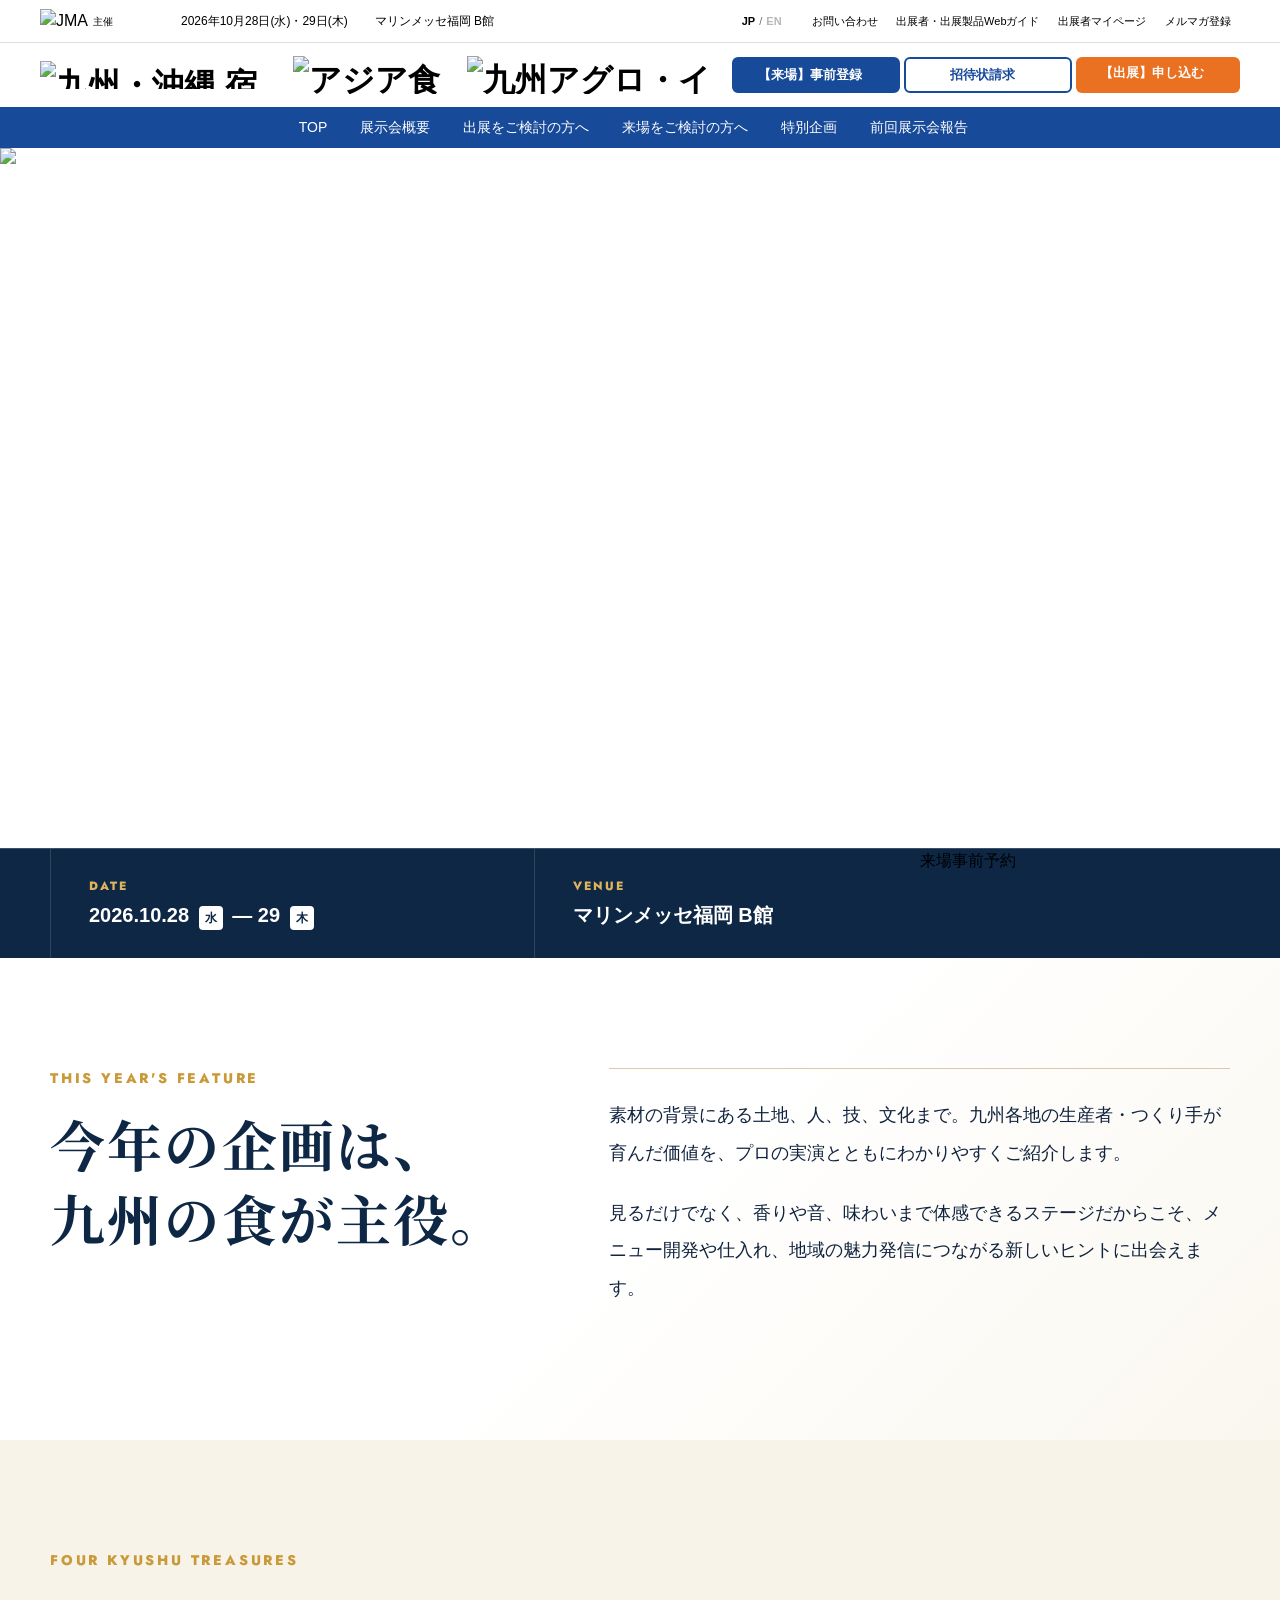
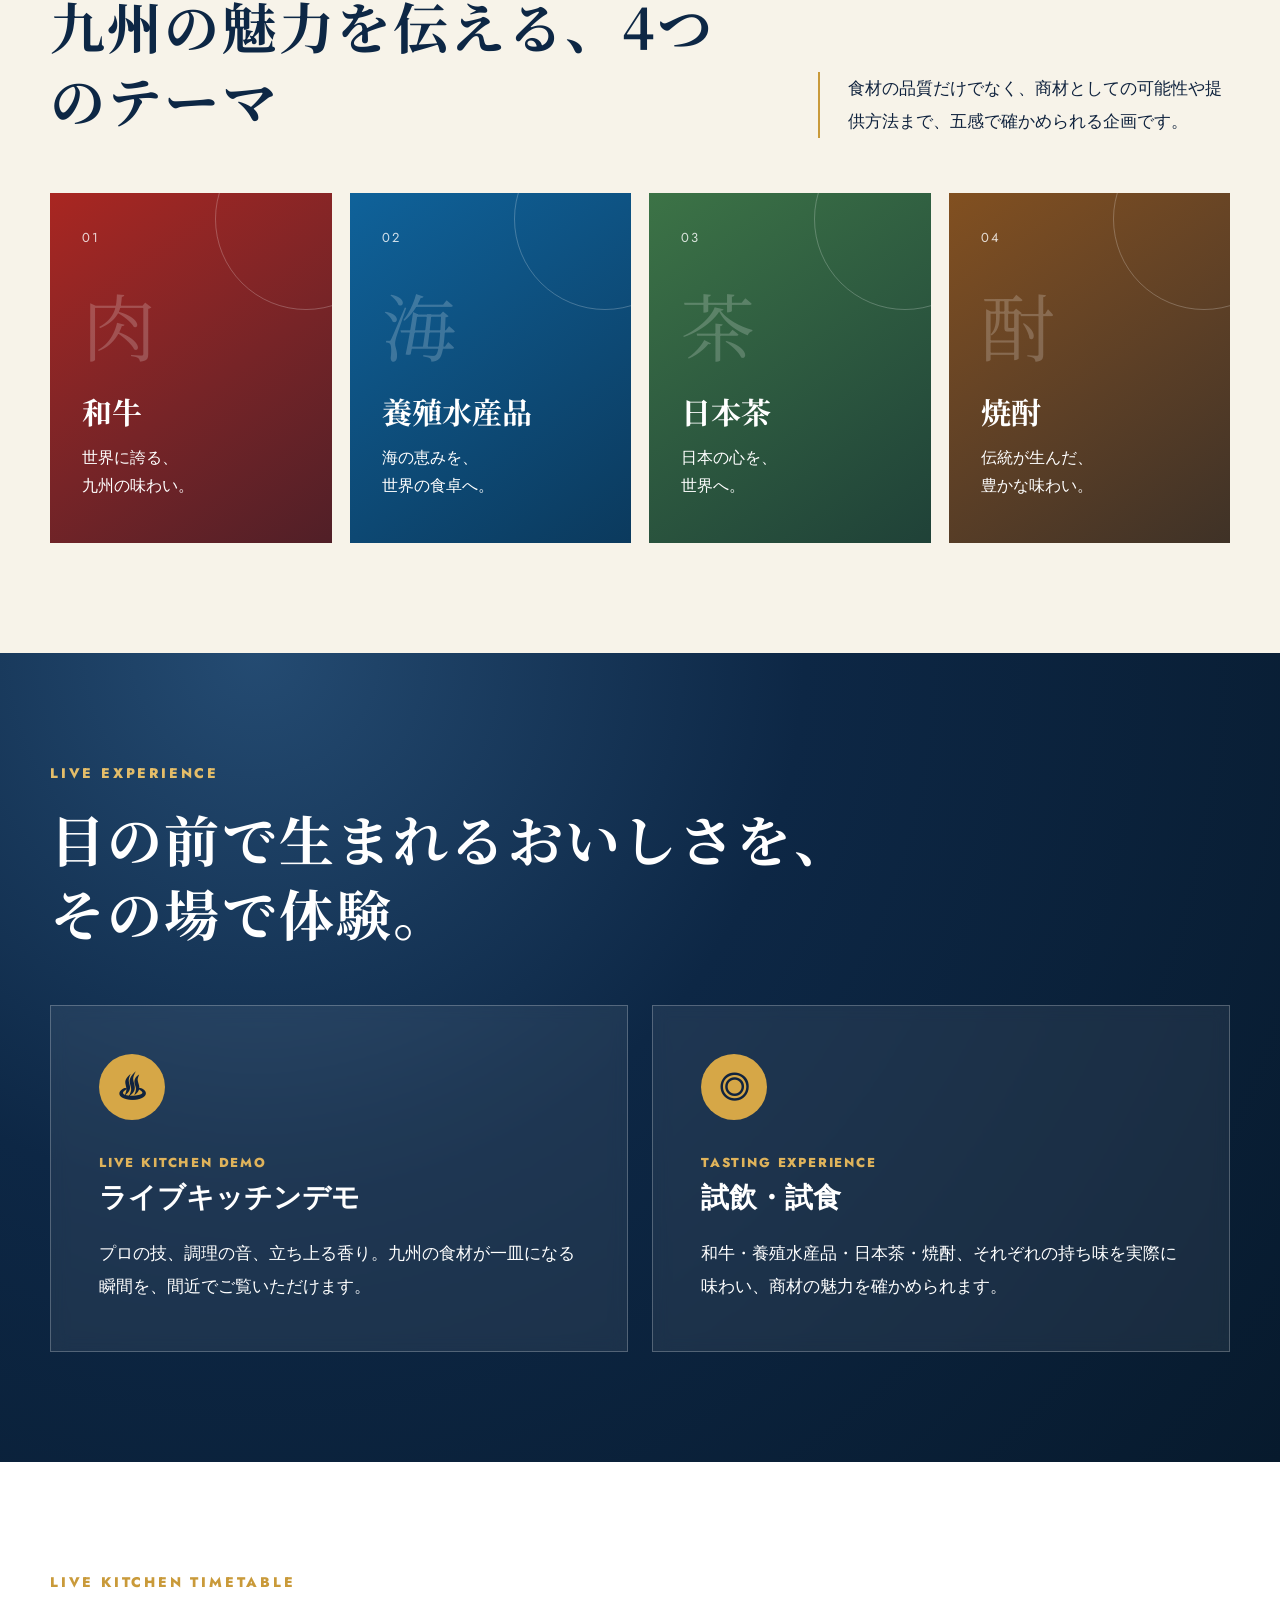
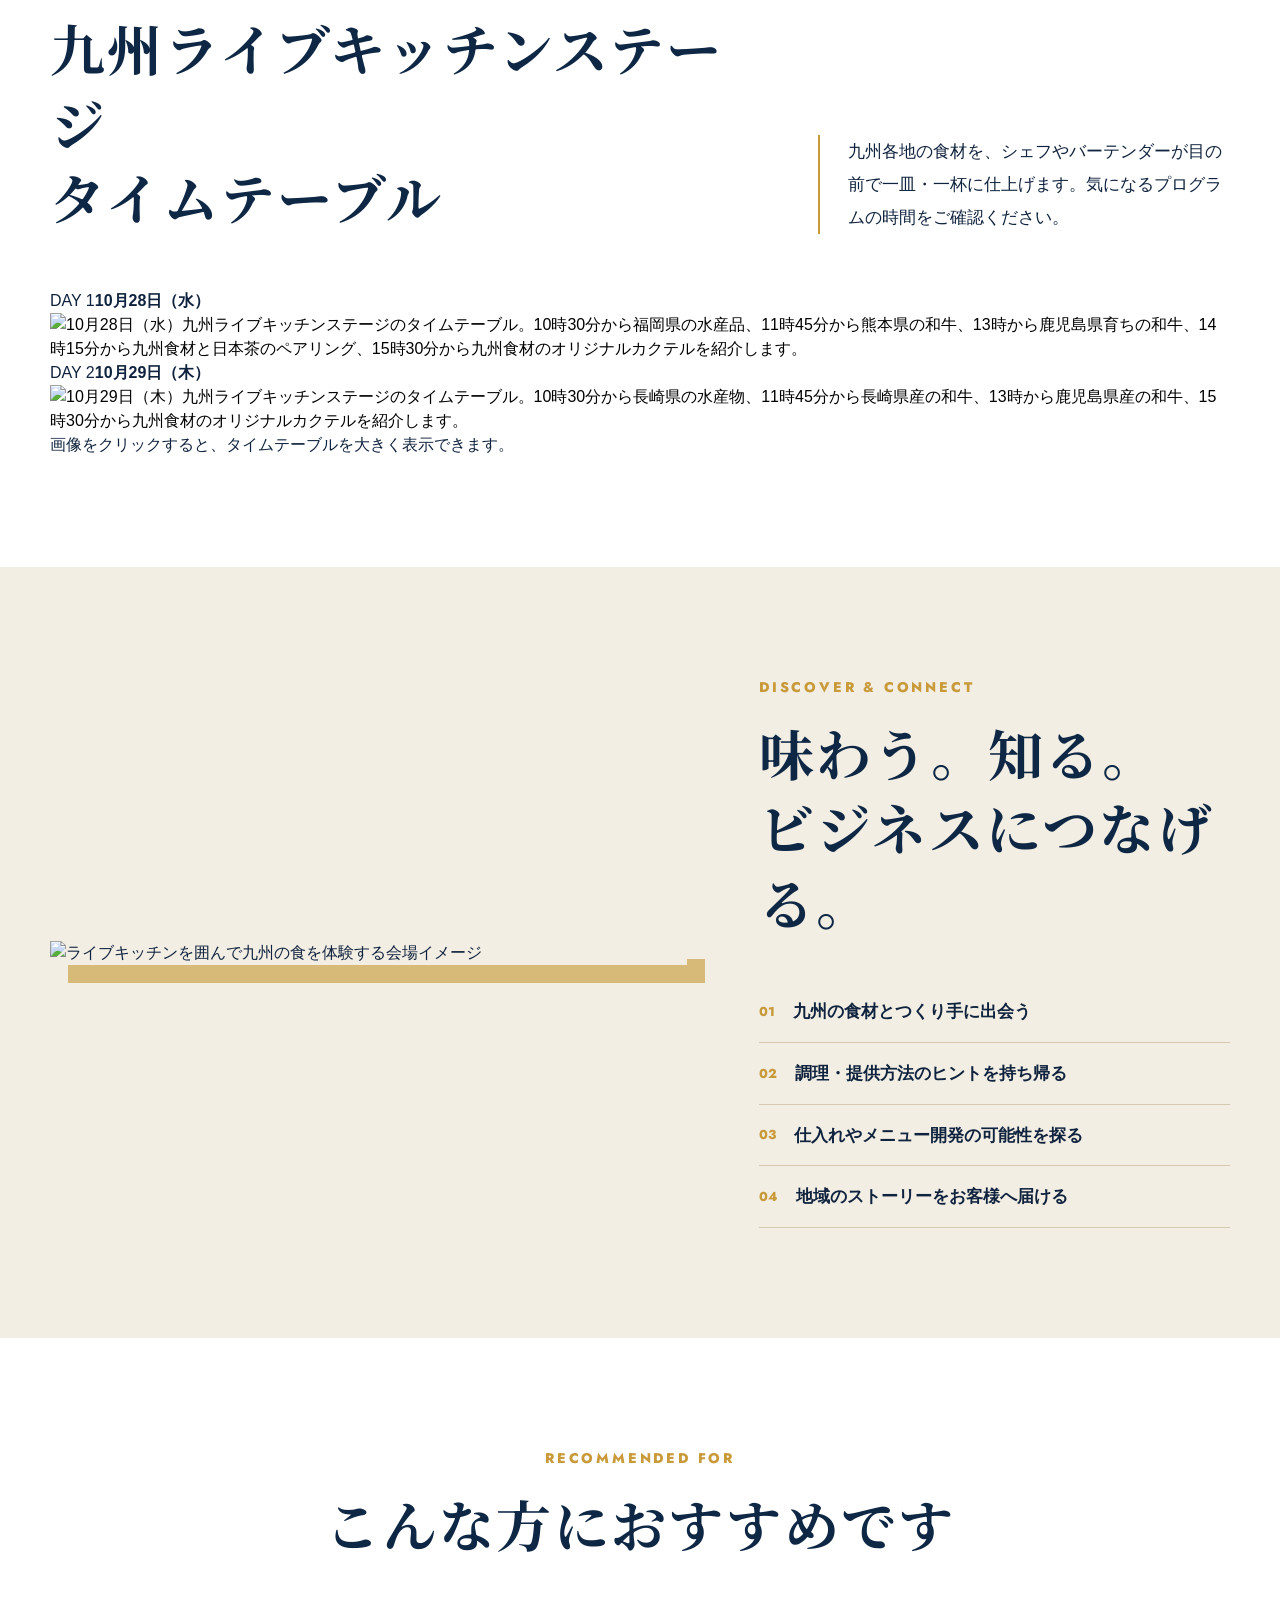
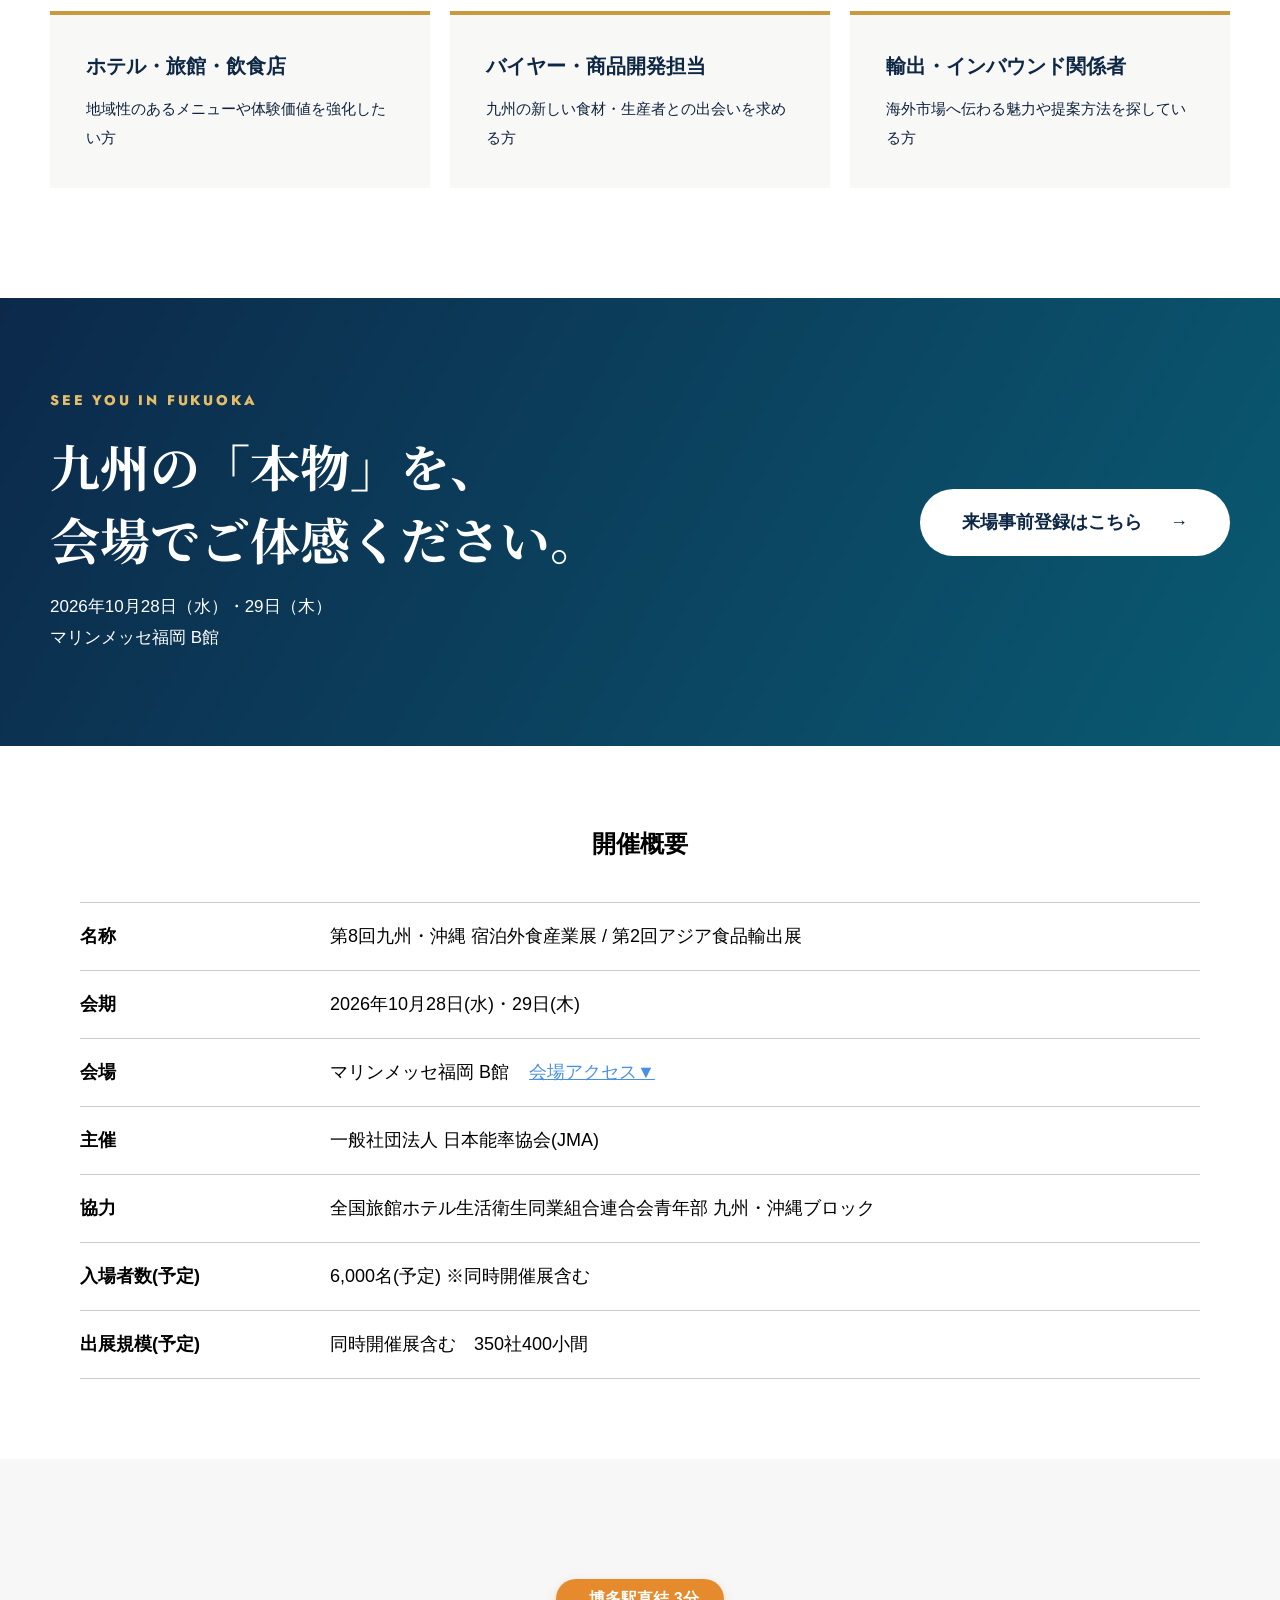
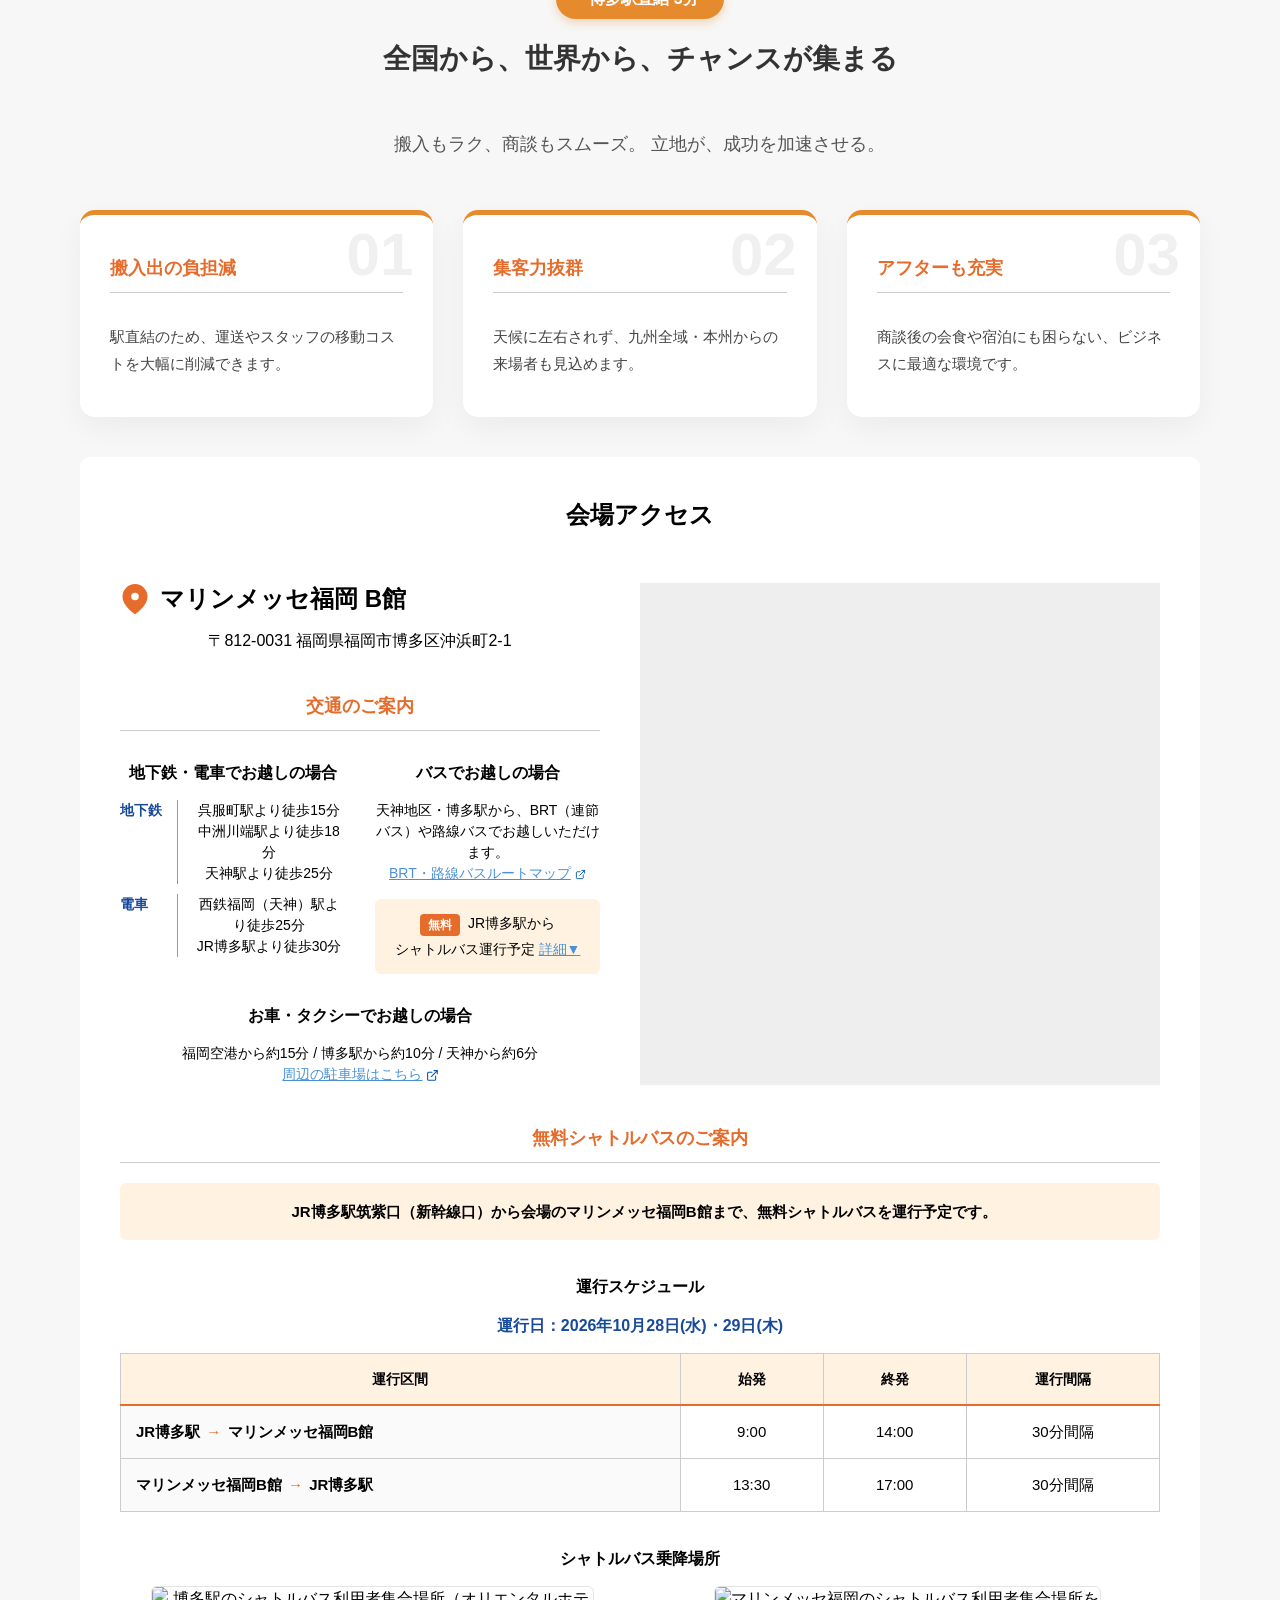
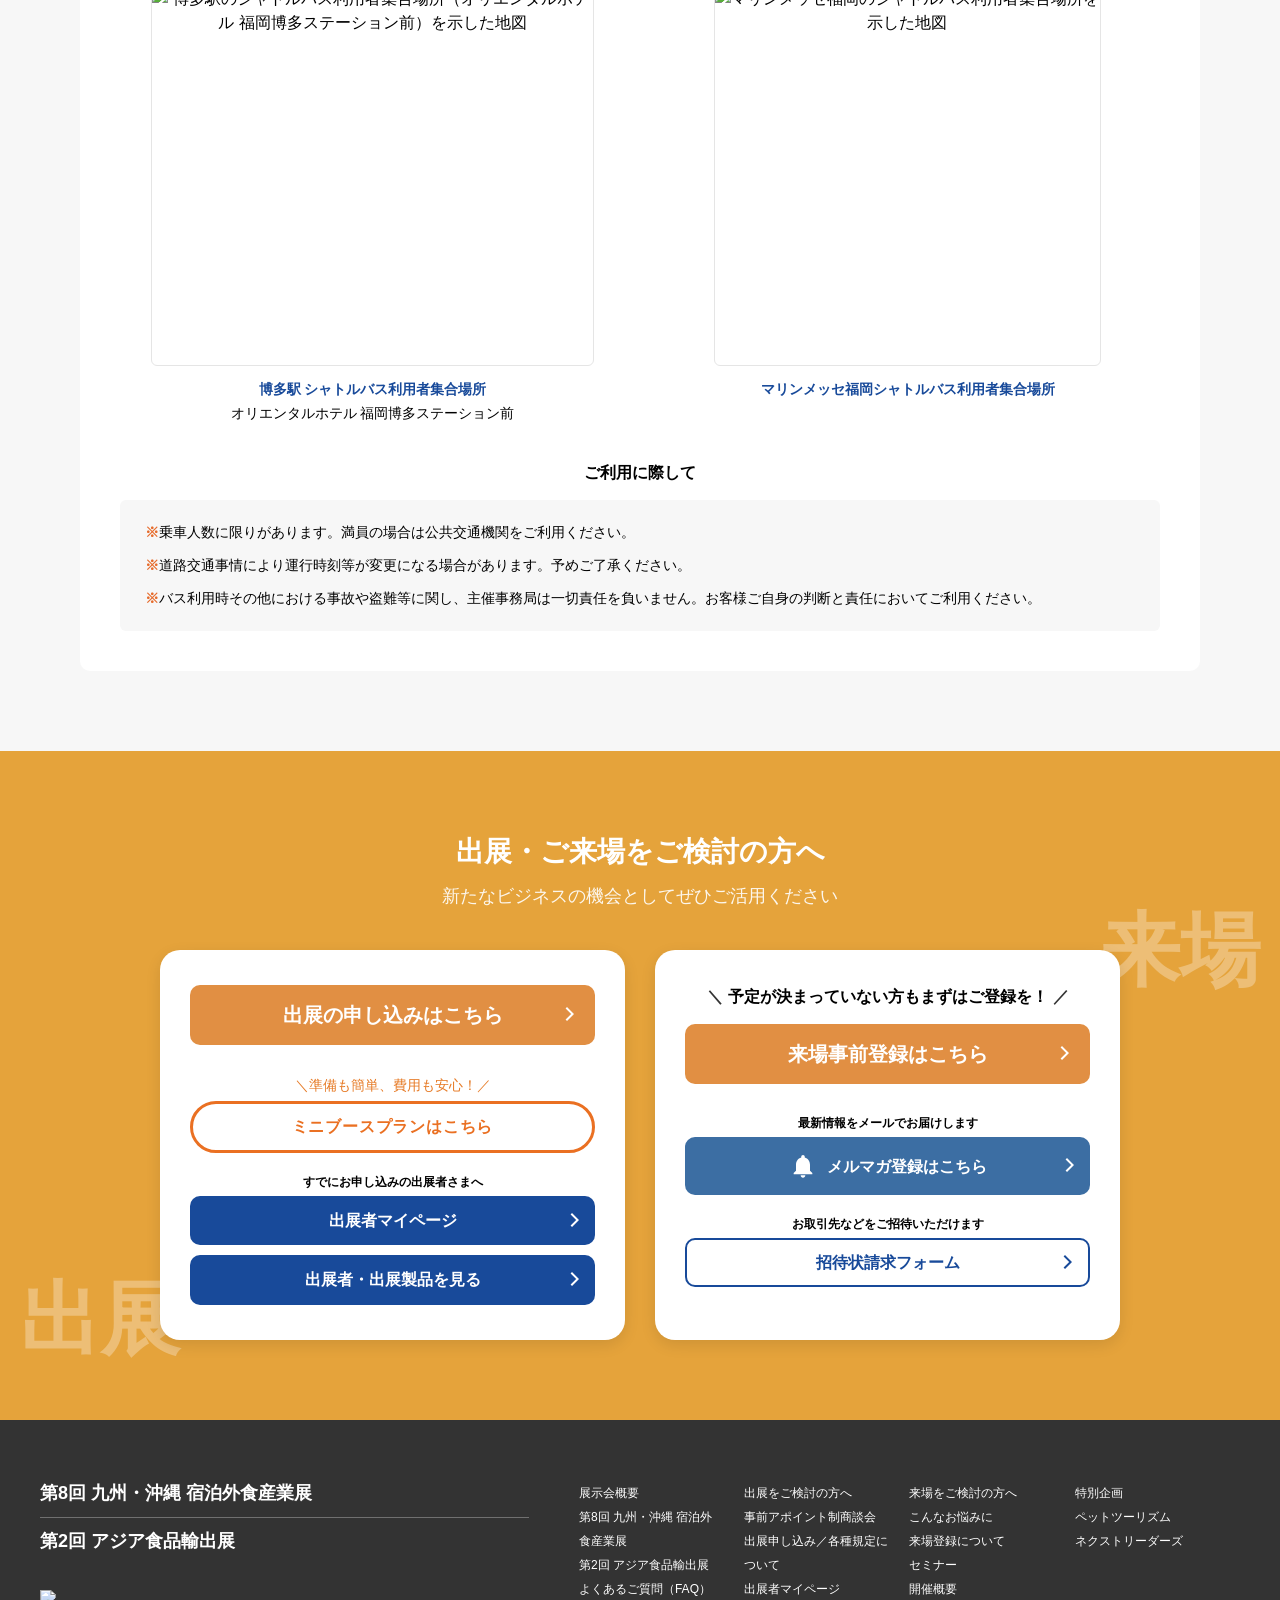
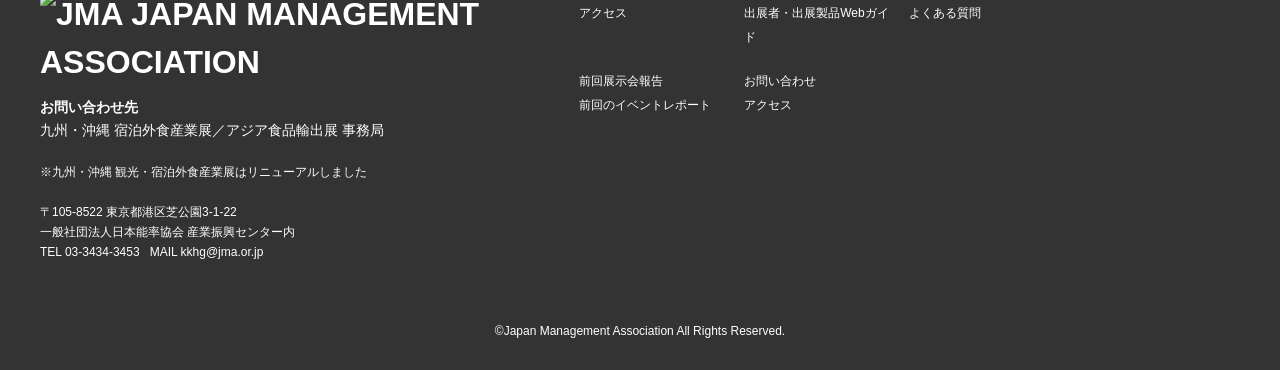
==== commit 6b3a16a2: "Add live kitchen stage timetable" ====
--- a/index.html
+++ b/index.html
@@ -353,26 +353,15 @@
     
 
     <div id="root" class="brand-stage-page">
-        <section class="kbs-hero" aria-labelledby="kbsHeroTitle">
-            <img class="kbs-hero__image" src="./images/special/brand-stage-venue.jpg" alt="九州ブランドステージの会場イメージ">
-            <div class="kbs-hero__shade"></div>
-            <div class="kbs-shell kbs-hero__inner">
-                <p class="kbs-eyebrow"><span>SPECIAL PROGRAM 2026</span> 今年の注目企画</p>
-                <div class="kbs-brand-lockup" aria-label="KYUSHU BRAND STAGE 九州ブランドステージ">
-                    <span class="kbs-brand-lockup__map">九州</span>
-                    <span><b>KYUSHU</b><strong>BRAND</strong><b>STAGE</b><small>九州ブランドステージ</small></span>
-                </div>
-                <h1 id="kbsHeroTitle">九州の「本物」を、<br>五感で味わう。</h1>
-                <p class="kbs-hero__lead">和牛・養殖水産品・日本茶・焼酎。<br>九州が誇る食の魅力を、ライブキッチンと試飲・試食で体験する特別ステージです。</p>
-                <a class="kbs-button kbs-button--gold" href="https://velsion.jp/kyusyu-2026/visitor/register/terms" target="_blank" rel="noopener">来場事前登録はこちら <span aria-hidden="true">→</span></a>
-            </div>
+        <section class="kbs-hero kbs-hero--image-only" aria-label="九州ブランドステージ">
+            <img class="kbs-hero__image" src="./images/special/brand-stage-fv.png" alt="九州ブランドステージ。九州の本物を五感で味わうライブキッチンデモと試飲・試食のご案内">
         </section>
 
         <section class="kbs-eventbar" aria-label="開催情報">
             <div class="kbs-shell kbs-eventbar__inner">
                 <p><span>DATE</span><strong>2026.10.28 <small>水</small> — 29 <small>木</small></strong></p>
                 <p><span>VENUE</span><strong>マリンメッセ福岡 B館</strong></p>
-                <p><span>ADMISSION</span><strong>来場事前登録制</strong></p>
+                <div class="kbs-eventbar__booking"><a class="kbs-eventbar__booking-button" href="https://velsion.jp/kyusyu-2026/visitor/register/terms">来場事前予約</a></div>
             </div>
         </section>
 
@@ -425,20 +414,33 @@
                         <p>和牛・養殖水産品・日本茶・焼酎、それぞれの持ち味を実際に味わい、商材の魅力を確かめられます。</p>
                     </article>
                 </div>
-                <p class="kbs-note">※実演内容・提供メニュー・出演者・開催時間は、決まり次第このページでお知らせします。</p>
             </div>
         </section>
 
-        <section class="kbs-concept kbs-section" aria-labelledby="kbsConceptTitle">
+        <section class="kbs-schedule kbs-section" aria-labelledby="kbsScheduleTitle">
             <div class="kbs-shell">
-                <div class="kbs-heading-row">
-                    <div><p class="kbs-section-kicker">CONCEPT VISUAL</p><h2 id="kbsConceptTitle">九州ブランドステージ<br>企画イメージ</h2></div>
-                    <p>九州の豊かな食材とプロフェッショナルの技を掛け合わせ、食の新しい魅力を発信します。</p>
-                </div>
-                <figure class="kbs-concept__visual">
-                    <img src="./images/special/brand-stage-concept-blue-gloves.png" alt="九州ブランドステージの企画イメージ。青い衛生手袋を着用したシェフによるライブ調理の様子">
-                </figure>
-                <p class="kbs-concept__caption">※画像は企画イメージです。開催日は2026年10月28日（水）・29日（木）です。</p>
+                <div class="kbs-heading-row kbs-schedule__heading">
+                    <div>
+                        <p class="kbs-section-kicker">LIVE KITCHEN TIMETABLE</p>
+                        <h2 id="kbsScheduleTitle">九州ライブキッチンステージ<br>タイムテーブル</h2>
+                    </div>
+                    <p>九州各地の食材を、シェフやバーテンダーが目の前で一皿・一杯に仕上げます。気になるプログラムの時間をご確認ください。</p>
+                </div>
+                <div class="kbs-schedule__list">
+                    <figure class="kbs-schedule__day">
+                        <figcaption><span>DAY 1</span><strong>10月28日（水）</strong></figcaption>
+                        <a href="./images/special/live-kitchen-timetable-1028.png" target="_blank" rel="noopener">
+                            <img src="./images/special/live-kitchen-timetable-1028.png" alt="10月28日（水）九州ライブキッチンステージのタイムテーブル。10時30分から福岡県の水産品、11時45分から熊本県の和牛、13時から鹿児島県育ちの和牛、14時15分から九州食材と日本茶のペアリング、15時30分から九州食材のオリジナルカクテルを紹介します。">
+                        </a>
+                    </figure>
+                    <figure class="kbs-schedule__day">
+                        <figcaption><span>DAY 2</span><strong>10月29日（木）</strong></figcaption>
+                        <a href="./images/special/live-kitchen-timetable-1029.png" target="_blank" rel="noopener">
+                            <img src="./images/special/live-kitchen-timetable-1029.png" alt="10月29日（木）九州ライブキッチンステージのタイムテーブル。10時30分から長崎県の水産物、11時45分から長崎県産の和牛、13時から鹿児島県産の和牛、15時30分から九州食材のオリジナルカクテルを紹介します。">
+                        </a>
+                    </figure>
+                </div>
+                <p class="kbs-schedule__hint">画像をクリックすると、タイムテーブルを大きく表示できます。</p>
             </div>
         </section>
 
--- a/css/base/common.css
+++ b/css/base/common.css
@@ -0,0 +1,1586 @@
+@charset "UTF-8";
+html {
+  overflow-x: hidden;
+  box-sizing: border-box;
+  width: 100%;
+  margin: 0;
+  font-size: 62.5%;
+  color: #000000;
+  scroll-behavior: smooth;
+}
+html body {
+  font-family: "Noto Sans JP", sans-serif;
+  position: relative;
+  overflow: visible;
+  box-sizing: border-box;
+  width: 100%;
+  margin: 0;
+  letter-spacing: 0;
+  line-height: 1.5;
+  font-size: 1.6rem;
+}
+@media screen and (max-width: 767px) {
+  html body {
+    line-height: 1.3;
+    overflow: hidden;
+  }
+}
+html body a:hover {
+  transition: opacity 250ms;
+}
+html body a:hover:hover {
+  opacity: 0.55;
+}
+html body div[id],
+html body section[id] {
+  scroll-margin-top: 110px;
+}
+html body .wrapper {
+  max-width: 1200px;
+  margin: 0 auto;
+  padding: 0 1rem;
+}
+html body .alpha {
+  transition: opacity 250ms;
+}
+html body .alpha:hover {
+  opacity: 0.55;
+}
+html body .lg {
+  display: none;
+}
+@media screen and (max-width: 1199px) {
+  html body .lg {
+    display: block;
+  }
+}
+@media screen and (max-width: 1199px) {
+  html body .pc-lg {
+    display: none;
+  }
+}
+@media screen and (max-width: 1400px) {
+  html body .pc-xl {
+    display: none;
+  }
+}
+@media screen and (max-width: 991px) {
+  html body .pc-md {
+    display: none;
+  }
+}
+@media screen and (max-width: 767px) {
+  html body .pc-sm {
+    display: none;
+  }
+}
+html body .orange {
+  color: #EA7022;
+}
+html body .bold {
+  font-weight: 700;
+}
+html body .oswald {
+  font-family: "Oswald", sans-serif;
+  font-optical-sizing: auto;
+  font-style: normal;
+}
+html body .jost {
+  font-family: "Jost", sans-serif;
+  font-optical-sizing: auto;
+  font-style: normal;
+}
+html body .noto-serif {
+  font-family: "Noto Serif JP", serif;
+  font-optical-sizing: auto;
+  font-style: normal;
+}
+html body .grid {
+  display: grid;
+}
+html body header {
+  position: sticky;
+  /* これが魔法の呪文です */
+  top: 0;
+  /* 上端から0pxの位置で固定 */
+  z-index: 999;
+  /* 他の要素より手前に表示 */
+  background: #fff;
+}
+@media screen and (max-width: 991px) {
+  html body header {
+    display: flex;
+    flex-direction: column-reverse;
+    padding-bottom: 35px;
+    margin-bottom: 1rem;
+  }
+}
+html body header .header__wrapper {
+  display: flex;
+  justify-content: space-between;
+  align-items: center;
+}
+@media screen and (max-width: 991px) {
+  html body header .header__wrapper {
+    display: block;
+  }
+}
+html body header .footeronly {
+  display: none !important;
+}
+html body header .header__top {
+  border-bottom: 1px solid #DDDDDD;
+  padding: 0.5rem 0;
+  transition: all 0.2s ease-out;
+  opacity: 1;
+}
+@media screen and (max-width: 991px) {
+  html body header .header__top {
+    border-bottom: none;
+  }
+}
+@media screen and (max-width: 991px) {
+  html body header .header__top .header__wrapper {
+    display: flex;
+    justify-content: center;
+    padding: 0;
+  }
+}
+html body header .header__top .header__top-left {
+  display: flex;
+  align-items: center;
+}
+html body header .header__top .header__top-left .header__sponsor-label {
+  font-size: 1rem;
+  padding: 0 1.5rem 0 0.5rem;
+}
+html body header .header__top .header__top-left .header__sponsor-name {
+  font-size: 1.2rem;
+  font-weight: 700;
+}
+@media screen and (max-width: 991px) {
+  html body header .header__top .header__top-left .header__sponsor-name {
+    display: none;
+  }
+}
+html body header .header__top .header__top-left .header__event-info {
+  display: flex;
+  margin-left: 2.5rem;
+}
+@media screen and (max-width: 1199px) {
+  html body header .header__top .header__top-left .header__event-info {
+    margin-left: 0.2rem;
+  }
+}
+@media screen and (max-width: 991px) {
+  html body header .header__top .header__top-left .header__event-info {
+    display: none;
+  }
+}
+html body header .header__top .header__top-left .header__event-info p {
+  font-size: 1.2rem;
+}
+html body header .header__top .header__top-left .header__event-info p::before {
+  content: "";
+  background-repeat: no-repeat;
+  background-size: contain;
+  display: inline-block;
+  vertical-align: sub;
+  margin: 0 0.5rem 0 1rem;
+}
+html body header .header__top .header__top-left .header__event-info p.header__event-date::before {
+  background-image: url(../../images/common/icon-calendar.svg);
+  width: 13px;
+  height: 14px;
+}
+html body header .header__top .header__top-left .header__event-info p.header__event-venue::before {
+  background-image: url(../../images/common/icon-map.svg);
+  width: 12px;
+  height: 16px;
+}
+html body header .header__top .header__top-right {
+  display: flex;
+  font-size: 1.2rem;
+}
+html body header .header__top .header__top-right .header__lang-switch {
+  padding-right: 3rem;
+}
+@media screen and (max-width: 1199px) {
+  html body header .header__top .header__top-right .header__lang-switch {
+    padding-right: 0.5rem;
+  }
+}
+html body header .header__top .header__top-right .header__lang-switch::before {
+  content: "";
+  background-image: url(../../images/common/icon-globe.svg);
+  display: inline-block;
+  width: 13.2px;
+  height: 13.2px;
+  background-size: contain;
+  background-repeat: no-repeat;
+  vertical-align: middle;
+}
+html body header .header__top .header__top-right .header__lang-switch .header__lang-link {
+  font-weight: 700;
+}
+html body header .header__top .header__top-right .header__lang-switch .header__lang-link.jp::after {
+  content: "/";
+  color: #707070;
+  font-weight: 300;
+  padding: 0 0.1rem 0 0.4rem;
+}
+html body header .header__top .header__top-right .header__lang-switch .header__lang-link.off {
+  color: #B7B7B7;
+}
+html body header .header__top .header__top-right .header__lang-switch .header__lang-link:hover {
+  color: #000000;
+  opacity: 1;
+}
+html body header .header__top .header__top-right .header__utility-link {
+  font-weight: 500;
+}
+html body header .header__top .header__top-right .header__utility-link:not(:last-child) {
+  padding-right: 1.5rem;
+}
+@media screen and (max-width: 991px) {
+  html body header .header__top .header__top-right .header__utility-link {
+    display: none;
+  }
+}
+html body header .header__top .header__top-right .header__utility-link::after {
+  content: "";
+  background-image: url(../../images/common/icon-arrow-gray.svg);
+  display: inline-block;
+  width: 4.5px;
+  height: 7.8px;
+  background-size: contain;
+  background-repeat: no-repeat;
+  vertical-align: baseline;
+  margin-left: 0.5rem;
+}
+@media screen and (max-width: 991px) {
+  html body header .header__bottom .header__wrapper {
+    padding: 0;
+  }
+}
+@media screen and (max-width: 991px) {
+  html body header .header__bottom .header__title {
+    border-bottom: 1px solid #DDDDDD;
+    padding: 0.5rem 5rem 0 1.2rem;
+  }
+}
+html body header .header__bottom .header__title .header__title-link img {
+  width: 100%;
+  max-width: 453px;
+}
+@media screen and (max-width: 991px) {
+  html body header .header__bottom .header__title .header__title-link img {
+    max-width: 290px;
+  }
+}
+/* 3展示会ロゴ 横並び */
+html body header .header__bottom .header__title--split {
+  display: flex;
+  align-items: center;
+  gap: 1.4rem;
+  padding: 1rem 0;
+}
+html body header .header__bottom .header__title--split .header__title-row1 {
+  display: flex;
+  align-items: center;
+  gap: 1.4rem;
+  min-width: 0;
+}
+html body header .header__bottom .header__title--split .header__title-link {
+  display: inline-flex;
+  align-items: center;
+  min-width: 0;
+}
+html body header .header__bottom .header__title--split .header__title-link img {
+  width: auto;
+  max-width: none;
+}
+html body header .header__bottom .header__title--split .header__title-link--ksh img {
+  height: 2.8rem;
+}
+html body header .header__bottom .header__title--split .header__title-link--asia img {
+  height: 3.8rem;
+}
+html body header .header__bottom .header__title--split .header__title-link--agri img {
+  height: 3.8rem;
+}
+@media screen and (max-width: 991px) {
+  html body header .header__bottom .header__title--split {
+    gap: 0.8rem;
+    flex-wrap: nowrap;
+    padding: 10px 70px 10px 10px;
+  }
+  html body header .header__bottom .header__title--split .header__title-row1 {
+    gap: 0.8rem;
+    flex-shrink: 1;
+  }
+  html body header .header__bottom .header__title--split .header__title-link {
+    flex-shrink: 1;
+  }
+  html body header .header__bottom .header__title--split .header__title-link img {
+    width: auto;
+    height: auto;
+    max-width: 100%;
+  }
+  html body header .header__bottom .header__title--split .header__title-link--ksh img {
+    max-height: 2.1rem;
+  }
+  html body header .header__bottom .header__title--split .header__title-link--asia img {
+    max-height: 2.9rem;
+  }
+  html body header .header__bottom .header__title--split .header__title-link--agri img {
+    max-height: 2.9rem;
+  }
+}
+/* スマホ時のみ、アグリのロゴを改行して2段目に配置 */
+@media screen and (max-width: 767px) {
+  html body header .header__bottom .header__title--split {
+    flex-wrap: wrap;
+    row-gap: 0;
+  }
+  html body header .header__bottom .header__title--split .header__title-link--agri {
+    flex-basis: 100%;
+    margin-top: 0;
+  }
+  html body header .header__bottom .header__title--split .header__title-link--agri img {
+    max-height: 3.8rem;
+  }
+}
+@media screen and (max-width: 991px) {
+  html body header .header__bottom .header__cta {
+    position: absolute;
+    width: 90%;
+    left: 0px;
+    right: 0px;
+    margin: auto;
+    bottom: 0;
+    bottom: -2px;
+    padding: 10px 0px 5px 0px;
+  }
+}
+@media screen and (max-width: 991px) {
+  html body header .header__bottom .header__cta .header__cta-link.header__cta-link--docs {
+    display: none;
+  }
+}
+html body header .header__cta {
+  display: flex;
+}
+html body header .header__cta .header__cta-link {
+  display: block;
+  border-radius: 6px;
+  font-size: 1.4rem;
+  font-weight: 700;
+  padding: 0.5rem 1.5rem;
+  width: 100%;
+  min-width: 160px;
+  position: relative;
+  margin-left: 0.5rem;
+}
+@media screen and (max-width: 991px) {
+  html body header .header__cta .header__cta-link {
+    min-width: auto;
+    margin: 0 0.3rem;
+  }
+}
+html body header .header__cta .header__cta-link::after {
+  content: "";
+  display: inline-block;
+  width: 7px;
+  height: 12px;
+  background-size: contain;
+  background-repeat: no-repeat;
+  vertical-align: baseline;
+  position: absolute;
+  right: 15px;
+  top: 50%;
+  transform: translateY(-50%);
+}
+html body header .header__cta .header__cta-link.header__cta-link--exhibit {
+  background-color: #EA7022;
+  color: #FFFFFF;
+}
+html body header .header__cta .header__cta-link.header__cta-link--exhibit::after {
+  background-image: url(../../images/common/icon-arrow-white.svg);
+}
+html body header .header__cta .header__cta-link.header__cta-link--docs {
+  background-color: #E5A33B;
+  color: #FFFFFF;
+}
+html body header .header__cta .header__cta-link.header__cta-link--docs::after {
+  background-image: url(../../images/common/icon-arrow-white.svg);
+}
+html body header .header__cta .header__cta-link.header__cta-link--register {
+  background-color: #FFFFFF;
+  color: #EA7022;
+  border: 2px solid #EA7022;
+}
+html body header .header__cta .header__cta-link.header__cta-link--register::after {
+  background-image: url(../../images/common/icon-arrow-orange.svg);
+}
+html body header .header__cta .header__cta-link.header__cta-link--mail {
+  background-color: #3B75A7;
+  color: #FFFFFF;
+  border: 2px solid #3B75A7;
+}
+html body header .header__cta .header__cta-link.header__cta-link--mail::after {
+  background-image: url(../../images/common/icon-arrow-white.svg);
+}
+html body header .header__cta .header__cta-link.header__cta-link--contact {
+  background-color: #FFFFFF;
+  color: #EA7022;
+  border: 2px solid #EA7022;
+}
+html body header .header__cta .header__cta-link.header__cta-link--contact::after {
+  background-image: url(../../images/common/icon-arrow-orange.svg);
+}
+html body header .navigation .header__cta {
+  flex-wrap: wrap;
+  justify-content: center;
+  padding: 6rem 1rem 0;
+}
+html body header .navigation .header__cta .header__cta-link {
+  flex-basis: 40%;
+  margin: 0 0.1rem 0.8rem;
+}
+@media screen and (max-width: 991px) {
+  html body header .navigation .header__cta .header__cta-link {
+    padding: 0.5rem 2.5rem 0.5rem 0.5rem;
+  }
+}
+html body header .pc-nav {
+  margin-left: auto;
+  position: relative;
+  background-color: #184A9A;
+}
+@media screen and (max-width: 991px) {
+  html body header .pc-nav {
+    display: none;
+  }
+}
+html body header .pc-nav nav {
+  display: flex;
+  justify-content: center;
+  max-width: 1200px;
+  margin: 0 auto;
+}
+@media screen and (max-width: 991px) {
+  html body header .pc-nav nav {
+    display: none;
+  }
+}
+html body header .pc-nav nav .nav__list {
+  display: flex;
+}
+html body header .pc-nav nav .nav__list.nav__list-spnav, html body header .pc-nav nav .nav__list.nav__list-footer {
+  display: none;
+}
+html body header .pc-nav nav .nav__list .nav__item {
+  padding: 0 1.95rem;
+}
+@media screen and (max-width: 1400px) {
+  html body header .pc-nav nav .nav__list .nav__item {
+    padding: 0 1rem;
+  }
+}
+@media screen and (max-width: 1199px) {
+  html body header .pc-nav nav .nav__list .nav__item {
+    padding: 0 0.8rem;
+  }
+}
+html body header .pc-nav nav .nav__list .nav__item a {
+  color: #FFFFFF;
+  font-size: 1.4rem;
+  display: inline-block;
+  padding: 1rem 0;
+  cursor: pointer;
+}
+html body header .pc-nav nav .nav__list .nav__item a:hover {
+  color: #EA7022;
+  opacity: 1;
+  cursor: pointer;
+}
+html body header .pc-nav nav .nav__list .nav__item.has-child {
+  position: relative;
+}
+html body header .pc-nav nav .nav__list .nav__item.has-child a .arrow-icon {
+  position: relative;
+  width: 5px;
+  height: 9.5px;
+  display: inline-block;
+  transition: 0.6s cubic-bezier(0.34, 1.56, 0.64, 1);
+  cursor: pointer;
+  margin-left: 0.8rem;
+  will-change: transform;
+  background-image: url(../../images/common/icon-arrow-gray.svg);
+  background-repeat: no-repeat;
+  background-size: contain;
+  transform: rotate(90deg);
+  transition: transform 0.3s cubic-bezier(0.68, -0.55, 0.27, 1.55);
+  transform-origin: center;
+}
+html body header .pc-nav nav .nav__list .nav__item.has-child a .arrow-icon:hover {
+  transform: rotate(-90deg) scale(1.15);
+}
+html body header .pc-nav nav .nav__list .nav__item.has-child a .arrow-icon.open {
+  transform: rotate(-90deg) scale(1);
+}
+html body header .pc-nav nav .nav__list .nav__item.has-child .nav-child {
+  display: block;
+  position: absolute;
+  top: 100%;
+  left: 0;
+  background-color: #333333;
+  box-shadow: 0 4px 6px rgba(0, 0, 0, 0.1);
+  width: 161px;
+  padding: 0 1rem 1rem;
+  z-index: 100;
+  opacity: 0;
+  visibility: hidden;
+  transform: translateY(-10px);
+  transition: all 0.3s ease;
+}
+html body header .pc-nav nav .nav__list .nav__item.has-child .nav-child li:not(html body header .pc-nav nav .nav__list .nav__item.has-child .nav-child li:last-child) {
+  border-bottom: 1px solid #FFFFFF;
+}
+html body header .pc-nav nav .nav__list .nav__item.has-child .nav-child.show {
+  opacity: 1;
+  visibility: visible;
+  transform: translateY(0);
+}
+html body header .pc-nav nav .nav__list .nav__item.has-child .nav-child ul {
+  display: block;
+}
+html body header .pc-nav nav .nav__list .nav__item.has-child .nav-child ul li a {
+  padding: 0.75rem 1.25rem;
+  white-space: nowrap;
+  transition: background-color 0.2s ease;
+}
+html body header .pc-nav nav .nav__list .nav__item.has-child .nav-child ul li a:hover {
+  background-color: #f8f9fa;
+}
+html body header .menu-button-wrapper {
+  margin-left: auto;
+  z-index: 11;
+  display: none;
+  right: 0;
+  top: 0;
+  position: fixed;
+}
+@media screen and (max-width: 991px) {
+  html body header .menu-button-wrapper {
+    display: block;
+  }
+}
+html body header .menu-button-wrapper #menuButton {
+  color: #FFFFFF;
+  font-size: 16px;
+  text-align: center;
+  line-height: 1;
+  display: inline-block;
+  padding: 7px 10px 11px;
+  width: 23px;
+  height: 24px;
+  background-color: #184A9A;
+  z-index: 10;
+  position: relative;
+  transition: 0.4s;
+  cursor: pointer;
+  border-radius: 5px;
+  top: 3px;
+  right: 4px;
+}
+html body header .menu-button-wrapper #menuButton span {
+  display: inline-block;
+  position: relative;
+  transition: 0.4s;
+  width: 100%;
+  height: 3px;
+  background-color: #FFFFFF;
+  border-radius: 5px;
+}
+html body header .menu-button-wrapper #menuButton span::before, html body header .menu-button-wrapper #menuButton span::after {
+  content: "";
+  position: absolute;
+  right: 0;
+  width: 100%;
+  height: 3px;
+  background-color: #FFFFFF;
+  border-radius: 5px;
+  transition: 0.4s;
+}
+html body header .menu-button-wrapper #menuButton span::before {
+  top: -8px;
+  opacity: 1;
+}
+html body header .menu-button-wrapper #menuButton span::after {
+  bottom: -8px;
+}
+html body header .menu-button-wrapper.menu-open #menuButton span {
+  animation: none;
+  width: 24px;
+  transition: 0.4s;
+  transform: translate(0, 2px) rotate(45deg);
+}
+html body header .menu-button-wrapper.menu-open #menuButton span::before {
+  transition: 0.4s;
+  opacity: 0;
+}
+html body header .menu-button-wrapper.menu-open #menuButton span::after {
+  animation: none;
+  width: 24px;
+  transition: 0.4s;
+  transform: translate(0px, -8px) rotate(90deg);
+}
+html body header .sp-nav {
+  position: fixed;
+  right: 0;
+  top: 0;
+  height: 100%;
+  /* ▼▼▼ 変更箇所ここから ▼▼▼ */
+  width: 100%;
+  visibility: hidden;
+  opacity: 0;
+  transition: opacity 0.4s ease-in, visibility 0.4s ease-in;
+  background-color: #184A9A;
+  z-index: 8;
+}
+html body header .sp-nav.menu-open {
+  opacity: 1;
+  visibility: visible;
+  height: 100%;
+  transition: 0.4s ease-in;
+  overflow-y: auto;
+  padding-bottom: 50px;
+}
+html body header .sp-nav.menu-open nav {
+  overflow-y: auto;
+  padding: 1rem 2rem 4rem;
+}
+html body header .sp-nav.menu-open nav > ul > li {
+  border-bottom: 1px solid #bfbfbf;
+}
+html body header .sp-nav.menu-open nav > ul > li:last-child {
+  border-bottom: 0;
+}
+html body header .sp-nav.menu-open nav > ul > li > a {
+  padding: 1.1rem 0 1.1rem 1rem;
+}
+html body header .sp-nav.menu-open nav ul.nav__list-sub {
+  border-top: 1px solid #FFFFFF;
+}
+html body header .sp-nav.menu-open nav ul.nav__list-sub .nav__item:last-child {
+  border-bottom: 1px solid #FFFFFF;
+}
+html body header .sp-nav.menu-open nav ul.nav__list-spnav {
+  display: flex;
+  justify-content: space-between;
+  flex-wrap: wrap;
+  padding-top: 2rem;
+}
+html body header .sp-nav.menu-open nav ul.nav__list-spnav .nav__item {
+  border-bottom: 1px solid #FFFFFF;
+  padding: 0 0 0.5rem;
+  flex-basis: 49%;
+}
+html body header .sp-nav.menu-open nav ul.nav__list-spnav .nav__item a {
+  padding: 0 2rem 0 0;
+}
+html body header .sp-nav.menu-open nav ul.nav__list-spnav .nav__item a::after {
+  content: "";
+  background-image: url(../../images/common/icon-arrow-white.svg);
+  background-repeat: no-repeat;
+  background-size: contain;
+  display: inline-block;
+  width: 7px;
+  height: 12px;
+  position: absolute;
+  right: 0;
+  top: 50%;
+  transform: translateY(-50%);
+}
+html body header .sp-nav.menu-open nav ul.nav__list-footer {
+  display: none;
+}
+html body header .sp-nav.menu-open nav ul li {
+  padding: 0 1rem;
+  opacity: 1;
+}
+html body header .sp-nav.menu-open nav ul li.has-child .nav-child {
+  max-height: 0;
+  overflow: hidden;
+  opacity: 0;
+  transform: translateY(-10px);
+  transition: all 0.4s ease;
+}
+html body header .sp-nav.menu-open nav ul li.has-child .nav-child > ul {
+  display: block;
+}
+html body header .sp-nav.menu-open nav ul li.has-child .nav-child > ul li a {
+  padding: 0.75rem 1.25rem;
+  white-space: nowrap;
+}
+html body header .sp-nav.menu-open nav ul li.has-child.open > .nav-child {
+  max-height: 300px;
+  opacity: 1;
+  transform: translateY(0);
+}
+html body header .sp-nav.menu-open nav ul li a {
+  position: relative;
+  display: flex;
+  padding: 1rem 0;
+  font-weight: 700;
+  color: #FFFFFF;
+  font-size: 1.4rem;
+}
+@media screen and (max-width: 991px) {
+  html body header .sp-nav.menu-open nav ul li a.btn-onlinestore {
+    padding: 1rem 2rem;
+    max-width: 230px;
+    margin: 2rem auto 0;
+  }
+}
+html body header .sp-nav.menu-open nav ul li a .arrow-icon {
+  position: relative;
+  display: block;
+  width: 20px;
+  height: 20px;
+  margin: 3px 0 0 auto;
+  transition: transform 0.3s ease;
+  box-sizing: border-box;
+  opacity: 1;
+}
+html body header .sp-nav.menu-open nav ul li a .arrow-icon::before, html body header .sp-nav.menu-open nav ul li a .arrow-icon::after {
+  content: "";
+  position: absolute;
+  background-color: #FFFFFF;
+  transition: transform 0.3s ease, opacity 0.3s ease;
+}
+html body header .sp-nav.menu-open nav ul li a .arrow-icon::before {
+  top: 50%;
+  left: 0;
+  right: 0;
+  height: 2px;
+  transform: translateY(-50%);
+}
+html body header .sp-nav.menu-open nav ul li a .arrow-icon::after {
+  top: 0;
+  bottom: 0;
+  left: 50%;
+  width: 2px;
+  transform: translateX(-50%);
+  right: auto;
+  height: auto;
+}
+html body header .sp-nav.menu-open nav ul li a .arrow-icon.open {
+  transform: rotate(180deg);
+}
+html body header .sp-nav.menu-open nav ul li a .arrow-icon.open::before {
+  transform: translateY(-50%);
+}
+html body header .sp-nav.menu-open nav ul li a .arrow-icon.open::after {
+  transform: translateX(-50%) scaleY(0);
+  opacity: 0;
+}
+html body header .sp-nav.menu-open nav ul li .nav-child a {
+  padding: 0.5rem 0 0.5rem 3rem;
+}
+html body header .sp-nav.menu-open nav ul li ul.mago li ul {
+  padding: 0 0 1rem 3rem;
+  display: flex;
+  flex-wrap: wrap;
+}
+html body header .sp-nav.menu-open nav ul li ul.mago li ul li {
+  flex-basis: 50%;
+  padding: 0;
+}
+html body header .sp-nav.menu-open nav ul li ul.mago li ul li a {
+  padding: 0.5rem 0.5rem 1rem 0;
+  display: block;
+}
+html body header .sp-nav.menu-open nav ul li ul.mago li ul li a p {
+  padding-bottom: 0.5rem;
+  font-size: 13px;
+}
+html body header .sp-nav.menu-open nav ul li ul.mago li ul li a img {
+  display: block;
+}
+html body header .sp-nav nav ul li {
+  opacity: 0;
+  transition: 0.6s;
+}
+html body header .sp-nav nav ul li a .arrow-icon {
+  opacity: 0;
+}
+html body header.is-scrolled .header__top {
+  height: 0;
+  /* 高さを0に */
+  padding: 0;
+  /* パディングがある場合はそれも0にする */
+  opacity: 0;
+  /* フェードアウトさせる */
+}
+html body footer {
+  background-color: #333333;
+  color: #FFFFFF;
+  padding: 6rem 0 3rem;
+}
+html body footer a {
+  color: #FFFFFF;
+}
+html body footer .footer__inner {
+  display: flex;
+  justify-content: space-between;
+}
+@media screen and (max-width: 991px) {
+  html body footer .footer__inner {
+    justify-content: center;
+  }
+}
+html body footer .footer__inner .footer__top {
+  padding-right: 5rem;
+}
+@media screen and (max-width: 991px) {
+  html body footer .footer__inner .footer__top {
+    padding: 0;
+  }
+}
+@media screen and (max-width: 991px) {
+  html body footer .footer__inner .footer__top .footer__title {
+    padding-bottom: 3rem;
+  }
+}
+html body footer .footer__inner .footer__top .footer__title .footer__expo-title {
+  font-size: 1.8rem;
+  font-weight: 700;
+}
+html body footer .footer__inner .footer__top .footer__title .footer__expo-title:first-child {
+  border-bottom: 1px solid #707070;
+  padding: 0 0 1rem;
+  margin: 0 0 1rem;
+}
+html body footer .footer__inner .footer__top .footer__title img {
+  padding: 3.5rem 0 1rem;
+}
+@media screen and (max-width: 991px) {
+  html body footer .footer__inner .footer__top .footer__title img {
+    display: none;
+  }
+}
+html body footer .footer__inner .footer__top .footer__contact p {
+  font-size: 1.2rem;
+  line-height: 1.667;
+}
+html body footer .footer__inner .footer__top .footer__contact p.footer__contact-heading {
+  font-size: 1.4rem;
+  font-weight: 700;
+}
+html body footer .footer__inner .footer__top .footer__contact p.footer__contact-org {
+  font-size: 1.4rem;
+}
+html body footer .footer__inner .footer__top .footer__contact p.footer__note {
+  padding: 2rem 0;
+}
+html body footer .footer__inner .footer__top .footer__contact .footer__contact-details {
+  display: flex;
+}
+html body footer .footer__inner .footer__top .footer__contact .footer__contact-details p.footer__tel {
+  margin-right: 1rem;
+}
+@media screen and (max-width: 991px) {
+  html body footer .footer__inner .footer__bottom {
+    display: none;
+  }
+}
+html body footer .footer__inner .footer__bottom .footer__links {
+  text-align: right;
+  padding-bottom: 3rem;
+}
+html body footer .footer__inner .footer__bottom .footer__links .footer__link {
+  display: block;
+}
+html body footer .footer__inner .footer__bottom nav {
+  display: flex;
+  flex-wrap: wrap;
+}
+html body footer .footer__inner .footer__bottom nav .nav__list {
+  display: flex;
+  width: 100%;
+  margin-bottom: 20px;
+}
+html body footer .footer__inner .footer__bottom nav .nav__list.nav__list-sub {
+  flex-direction: column;
+}
+html body footer .footer__inner .footer__bottom nav .nav__list.nav__list-spnav {
+  display: none;
+}
+html body footer .footer__inner .footer__bottom nav .nav__list .nav__item {
+  padding-right: 2rem;
+  width: 25%;
+}
+html body footer .footer__inner .footer__bottom nav .nav__list .nav__item.nav__item-top {
+  display: none;
+}
+html body footer .footer__inner .footer__bottom nav .nav__list .nav__item a {
+  font-size: 1.2rem;
+}
+html body footer .footer__inner .footer__bottom nav .nav__list.ft_nav_list {
+  width: 25%;
+}
+html body footer .footer__inner .footer__bottom nav .nav__list.ft_nav_list .nav__item {
+  width: 100%;
+}
+html body footer .footer__logo-sp {
+  display: none;
+}
+@media screen and (max-width: 991px) {
+  html body footer .footer__logo-sp {
+    display: block;
+    padding-top: 6rem;
+  }
+}
+@media screen and (max-width: 991px) {
+  html body footer .footer__logo-sp .footer__logo {
+    display: block;
+    margin: 0 auto;
+  }
+}
+html body footer small {
+  display: block;
+  text-align: center;
+  font-size: 1.2rem;
+  padding-top: 6rem;
+}
+@media screen and (max-width: 991px) {
+  html body footer small {
+    padding-top: 2rem;
+  }
+}
+html body main .breadcrumb-wrapper {
+  position: relative;
+  z-index: 20;
+}
+html body main .breadcrumb-wrapper .breadcrumb {
+  display: flex;
+  position: absolute;
+  left: 10px;
+  top: 0;
+}
+html body main .breadcrumb-wrapper .breadcrumb.breadcrumb-white .breadcrumb__item {
+  color: #FFFFFF;
+}
+html body main .breadcrumb-wrapper .breadcrumb.breadcrumb-white .breadcrumb__item:not(.breadcrumb__item--current)::after {
+  border-top: solid 1px #FFFFFF;
+  border-right: solid 1px #FFFFFF;
+}
+html body main .breadcrumb-wrapper .breadcrumb .breadcrumb__item {
+  font-size: 1.4rem;
+  padding: 2rem 0;
+}
+html body main .breadcrumb-wrapper .breadcrumb .breadcrumb__item:not(.breadcrumb__item--current) {
+  position: relative;
+  display: inline-block;
+  margin-right: 2rem;
+}
+html body main .breadcrumb-wrapper .breadcrumb .breadcrumb__item:not(.breadcrumb__item--current)::after {
+  content: "";
+  width: 5px;
+  height: 5px;
+  margin-top: -5px;
+  border-top: solid 1px #000000;
+  border-right: solid 1px #000000;
+  transform: translateY(-50%) rotate(45deg);
+  position: absolute;
+  top: 58%;
+  right: -1rem;
+}
+html body main .basic__title {
+  text-align: center;
+  font-size: 2.8rem;
+  font-weight: 700;
+  line-height: 1.8;
+  margin: 6rem 0 4rem;
+}
+@media screen and (max-width: 991px) {
+  html body main .basic__title {
+    font-size: 2rem;
+    line-height: 1.7;
+    margin: 3rem 0 4rem;
+  }
+}
+html body main .basic__title .orange__bg {
+  background-color: #FDE8A2;
+  padding: 0.5rem 1rem;
+}
+html body main .bg-gray {
+  background-color: #F7F7F7;
+}
+html body main .bg-orange {
+  background: linear-gradient(to bottom right, #FFF3E0, #FFCC80);
+  background-color: #FFF3E0;
+}
+html body {
+  /* =========================================
+  トップへ戻るボタン (to-top-button)
+  ========================================= */
+}
+html body .to-top-button {
+  /* 画面右下に固定配置 */
+  position: fixed;
+  right: 20px;
+  bottom: 20px;
+  z-index: 1000;
+  display: block;
+  cursor: pointer;
+  /* ★★★ 修正・追加部分 ★★★ */
+  /* 初期状態：完全に透明で、マウスクリックも受け付けない */
+  opacity: 0;
+  visibility: hidden;
+  pointer-events: none;
+  /* 非表示時にクリックイベントを無効化 */
+  /* アニメーション設定: 0.5秒かけて滑らかに変化 */
+  transition: opacity 0.5s ease, visibility 0.5s ease;
+}
+html body {
+  /* スクロール時に表示するためのクラス (JSで付与) */
+}
+html body .to-top-button.is-active {
+  /* 表示状態 */
+  opacity: 1;
+  visibility: visible;
+  pointer-events: auto;
+  /* 表示時にクリックイベントを有効化 */
+}
+html body {
+  /* -----------------------------------------
+  メディアクエリ (スマホ対応)
+  ----------------------------------------- */
+}
+@media (max-width: 768px) {
+  html body .to-top-button {
+    right: 15px;
+    bottom: 15px;
+  }
+  html body .to-top-button img {
+    /* スマホサイズ: PCより小さく */
+    width: 50px;
+    height: 50px;
+  }
+}
+html body #ksh-faq-section {
+  color: #333;
+  line-height: 1.6;
+  background-color: #f9f9f9;
+  /* セクションの背景色（薄いグレーで区分け） */
+  padding: 60px 20px;
+  box-sizing: border-box;
+}
+html body #ksh-faq-section * {
+  box-sizing: border-box;
+}
+html body {
+  /* レイアウトコンテナ */
+}
+html body .faq-inner {
+  max-width: 1200px;
+  width: 100%;
+  margin: 0 auto;
+}
+html body {
+  /* セクションタイトル */
+}
+html body .faq-inner h2,
+html body .banner_carousel h4 {
+  text-align: center;
+  margin-bottom: 40px !important;
+  color: #000;
+  /* 黒に変更 */
+  position: relative;
+}
+html body .banner_carousel h4 {
+  font-size: 2.8rem;
+}
+@media screen and (max-width: 767px) {
+  html body .banner_carousel h4 {
+    font-size: 2rem;
+  }
+}
+html body {
+  /* アコーディオンリスト */
+}
+html body .faq-list {
+  display: flex;
+  flex-direction: column;
+  gap: 15px;
+}
+html body {
+  /* 個々のアイテム */
+}
+html body .faq-item {
+  background: #fff;
+  border-radius: 8px;
+  box-shadow: 0 2px 5px rgba(0, 0, 0, 0.05);
+  overflow: hidden;
+  transition: box-shadow 0.3s ease;
+}
+html body .faq-item:hover {
+  box-shadow: 0 5px 15px rgba(0, 0, 0, 0.1);
+}
+html body {
+  /* 質問部分（ボタン） */
+}
+html body .faq-question {
+  width: 100%;
+  text-align: left;
+  background: #fff;
+  border: none;
+  padding: 20px 25px;
+  font-size: 16px;
+  font-weight: bold;
+  cursor: pointer;
+  display: flex;
+  align-items: center;
+  /* 長文対策：上揃え */
+  justify-content: space-between;
+  color: #333;
+  transition: background-color 0.3s ease, color 0.3s ease;
+  position: relative;
+}
+html body {
+  /* Qアイコン */
+}
+html body .q-mark {
+  display: inline-flex;
+  align-items: center;
+  justify-content: center;
+  background-color: #EA7022;
+  /* 色変更 */
+  color: #fff;
+  min-width: 30px;
+  height: 30px;
+  border-radius: 50%;
+  margin-right: 15px;
+  font-size: 14px;
+  font-weight: bold;
+  flex-shrink: 0;
+  /* 縮小させない */
+}
+html body .q-text {
+  flex-grow: 1;
+  padding-right: 15px;
+}
+html body {
+  /* 開閉アイコン（+ / -） */
+}
+html body .toggle-icon {
+  width: 24px;
+  height: 24px;
+  position: relative;
+  flex-shrink: 0;
+}
+html body .toggle-icon::before,
+html body .toggle-icon::after {
+  content: "";
+  position: absolute;
+  background-color: #EA7022;
+  /* 色変更 */
+  transition: transform 0.3s ease;
+  /* シンプルな動きに変更 */
+  top: 50%;
+  left: 50%;
+  transform: translate(-50%, -50%);
+}
+html body {
+  /* 横棒 */
+}
+html body .toggle-icon::before {
+  width: 100%;
+  height: 2px;
+}
+html body {
+  /* 縦棒 */
+}
+html body .toggle-icon::after {
+  width: 2px;
+  height: 100%;
+}
+html body {
+  /* アクティブ時のスタイル */
+}
+html body .faq-question.is-active {
+  background-color: #fffaf5;
+  /* 背景色を暖色系に微調整 */
+  color: #EA7022;
+  /* アクティブ時の文字色も合わせる */
+}
+html body {
+  /* 縦棒を回転させて横棒に重ねる */
+}
+html body .faq-question.is-active .toggle-icon::after {
+  transform: translate(-50%, -50%) rotate(90deg);
+}
+html body {
+  /* 回答部分エリア */
+}
+html body .faq-answer-wrapper {
+  max-height: 0;
+  overflow: hidden;
+  transition: max-height 0.4s cubic-bezier(0.25, 1, 0.5, 1);
+  /* 自然なイージング */
+}
+html body {
+  /* 回答の中身 */
+}
+html body .faq-answer {
+  padding: 20px 25px 25px 70px;
+  /* Qアイコン分インデント */
+  border-top: 1px solid #eee;
+  color: #555;
+  font-size: 15px;
+  line-height: 1.8;
+  position: relative;
+}
+html body .a-mark {
+  position: absolute;
+  top: 20px;
+  left: 33px;
+  color: #EA7022;
+  /* Answerは少し赤みを入れて目立たせる、またはグレー */
+  font-weight: bold;
+  font-size: 18px;
+}
+html body {
+  /* 注釈やリンクのスタイル */
+}
+html body .faq-answer a {
+  color: #004098;
+  text-decoration: underline;
+}
+html body .faq-answer a:hover {
+  text-decoration: none;
+}
+html body .faq-note {
+  font-size: 0.9em;
+  color: #777;
+  margin-top: 10px;
+  display: block;
+}
+html body {
+  /* スマホ用レスポンシブ調整 */
+}
+@media screen and (max-width: 600px) {
+  html body #ksh-faq-section {
+    padding: 40px 15px;
+  }
+  html body .faq-title {
+    font-size: 22px;
+  }
+  html body .faq-question {
+    padding: 15px;
+  }
+  html body .q-mark {
+    margin-right: 10px;
+  }
+  html body .faq-answer {
+    padding: 19px 15px 15px 55px;
+    font-size: 14px;
+  }
+  html body .a-mark {
+    left: 15px;
+    top: 15px;
+  }
+}
+
+#mainNotice {
+  box-sizing: border-box;
+  border: 1px solid #c00;
+  background: #fae5e5;
+  margin: 1rem;
+  padding: 1rem;
+}
+
+#mainNotice > dt {
+  display: flex;
+  justify-content: center;
+  align-items: center;
+  margin-bottom: 1rem;
+  font-weight: bold;
+  font-size: 1.6rem;
+}
+
+#mainNotice > dt b {
+  margin-right: 0.5rem;
+  padding: 0.5rem 1rem;
+  border-radius: 0.5rem;
+  background: #c00;
+  color: #fff;
+  font-weight: normal;
+  font-size: 1.4rem;
+  line-height: 1;
+}
+
+#mainNotice > dd {
+  display: flex;
+  flex-direction: column;
+  align-items: center;
+}
+
+#mainNotice > dd p {
+  margin-bottom: 1rem;
+  text-align: center;
+}
+
+#mainNotice > dd li {
+  position: relative;
+  padding-left: 1rem;
+}
+
+#mainNotice > dd li::before {
+  position: absolute;
+  top: 50%;
+  left: 0;
+  width: 0.5rem;
+  height: 0.5rem;
+  border-radius: 100%;
+  background: currentColor;
+  transform: translateY(-50%);
+  content: "";
+}
+
+#mainNotice dl {
+  width: 100%;
+  margin-top: 1rem;
+  padding-top: 1rem;
+  border-top: 1px dotted #999;
+  text-align: center;
+}
+
+#mainNotice dl dt {
+  margin-bottom: 0.5rem;
+  font-weight: bold;
+}
+
+#mainNotice dl dd {
+  display: flex;
+  justify-content: center;
+  align-items: center;
+  gap: 2rem;
+}
+
+#mainNotice dl dd b {
+  display: inline-block;
+  margin-right: 1rem;
+  padding: 0.5rem 1rem;
+  border-radius: 0.5rem;
+  background: #333;
+  color: #fff;
+  font-weight: normal;
+  font-size: 1.2rem;
+  line-height: 1;
+}
+
+@media only screen and (max-width: 736px) {
+  #mainNotice > dt {
+    font-size: 3.75vw;
+    flex-direction: column;
+  }
+  #mainNotice > dt b {
+    margin-bottom: 0.5rem;
+    font-size: 3.4375vw;
+  }
+  #mainNotice > dd {
+    display: block;
+    font-size: 3.4375vw;
+  }
+  #mainNotice > dd p {
+    text-align: left;
+  }
+  #mainNotice > dd li::before {
+    top: 3.125vw;
+  }
+  #mainNotice > dd li:not(:last-child) {
+    margin-bottom: 1rem;
+  }
+  #mainNotice dl dd {
+    display: block;
+    font-size: 3.4375vw;
+    text-align: left;
+  }
+  #mainNotice dl dd b {
+    min-width: 10em;
+    padding: 0.5rem 1rem;
+    font-size: 3.125vw;
+    text-align: center;
+  }
+  #mainNotice dl dd div {
+    margin-top: 0.5rem;
+  }
+}
+/* --- News Section for Top Page --- */
+.top-news {
+  padding: 100px 0;
+  background: #fff;
+}
+@media screen and (max-width: 767px) {
+  .top-news {
+    padding: 60px 0 80px 0;
+  }
+}
+.top-news__title {
+  text-align: center;
+  font-size: 3.2rem;
+  font-weight: bold;
+  margin-bottom: 60px;
+  letter-spacing: 0.1em;
+  position: relative;
+  padding-bottom: 20px;
+}
+.top-news__title::after {
+  content: "";
+  position: absolute;
+  bottom: 0;
+  left: 50%;
+  transform: translateX(-50%);
+  width: 40px;
+  height: 3px;
+  background: #EA7022;
+}
+@media screen and (max-width: 767px) {
+  .top-news__title {
+    font-size: 2.6rem;
+    margin-bottom: 40px;
+  }
+}
+.top-news__list {
+  max-width: 900px;
+  margin: 0 auto;
+  border-top: 1px solid #eee;
+}
+.top-news__item {
+  display: flex;
+  padding: 24px 15px;
+  border-bottom: 1px solid #eee;
+  font-size: 1.6rem;
+  transition: background-color 0.3s;
+}
+.top-news__item:hover {
+  background-color: #fafafa;
+}
+@media screen and (max-width: 767px) {
+  .top-news__item {
+    flex-direction: column;
+    padding: 18px 10px;
+    font-size: 1.5rem;
+  }
+}
+.top-news__date {
+  flex-shrink: 0;
+  width: 140px;
+  font-family: "Oswald", sans-serif;
+  color: #999;
+  font-weight: 500;
+  font-size: 1.8rem;
+}
+@media screen and (max-width: 767px) {
+  .top-news__date {
+    margin-bottom: 8px;
+    font-size: 1.6rem;
+  }
+}
+.top-news__content {
+  flex-grow: 1;
+  line-height: 1.7;
+  color: #333333;
+}
+.top-news__content a {
+  color: #EA7022;
+  text-decoration: underline;
+  font-weight: bold;
+  margin-left: 0.5em;
+}
+.top-news__content a:hover {
+  opacity: 0.7;
+  text-decoration: none;
+}
+
+.is-pc {
+  display: block;
+}
+@media screen and (max-width: 767px) {
+  .is-pc {
+    display: none;
+  }
+}
+
+.is-sp {
+  display: none;
+}
+@media screen and (max-width: 767px) {
+  .is-sp {
+    display: block;
+  }
+}
+
+.py-24 {
+  padding: 6em 0em;
+}
+@media screen and (max-width: 767px) {
+  .py-24 {
+    padding: 3em 0em;
+  }
+}
+
+.simekiri {
+  background-color: #E80100;
+  color: #fff;
+  text-align: center;
+  padding: 12px 10px;
+  font-size: 16px;
+  font-weight: bold;
+  line-height: 1.4;
+}
+@media screen and (max-width: 767px) {
+  .simekiri {
+    position: absolute;
+    top: 0px;
+    z-index: 10;
+    font-size: 12px;
+    width: 100%;
+  }
+}
+
+/* ============================================================
+   TOPメニュー（.nav__item-top）のドロップダウン
+   他のドロップダウンは幅161px固定・1行前提だが、TOPは項目名が長い
+   ページ内リンクを並べるため、このメニューだけ幅と折り返しを調整する。
+   （セレクタを1つ強くしているので他のドロップダウンには影響しない）
+   ============================================================ */
+html body header .pc-nav nav .nav__list .nav__item.nav__item-top.has-child .nav-child {
+  /* 絶対配置＋width:auto だと親（TOPのli）が狭いため最小幅に潰れて
+     長い項目が折り返される。実測318px必要なので余裕を見て固定幅にする。 */
+  width: 380px;
+  min-width: 0;
+  max-width: none;
+  padding: 0.5rem 1rem;
+}
+html body header .pc-nav nav .nav__list .nav__item.nav__item-top.has-child .nav-child > li > a {
+  display: block;
+  padding: 0.9rem 0;
+  font-size: 1.3rem;
+  line-height: 1.5;
+  white-space: normal;
+}
+/* SPアコーディオン：TOPメニュー内は文字数が多いので折り返しを許可 */
+html body header .sp-nav.menu-open nav ul li.nav__item-top .nav-child > li > a {
+  display: block;
+  white-space: normal;
+  line-height: 1.5;
+  padding: 0.6rem 0 0.6rem 3rem;
+}
+
+/*# sourceMappingURL=common.css.map */
--- a/css/parts/header-cta.css
+++ b/css/parts/header-cta.css
@@ -0,0 +1,240 @@
+@charset "UTF-8";
+/* ============================================================
+   css/parts/header-cta.css
+   ヘッダーのCTAボタン／ユーティリティリンクの追加スタイル
+   ------------------------------------------------------------
+   ・common.css の .header__cta / .header__utility-link 系と
+     同じセレクタ形で書いており、common.css の直後に読み込むことで
+     上書きされる（他ページ・他要素には影響しない）
+   ・内容
+       1. header__cta を3ボタン（来場事前登録／招待状請求／出展申し込む）
+          に対応させるためのサイズ調整と配色追加
+       2. header__top-right のユーティリティリンクが4本になったので
+          幅の詰めと折り返しの許可
+       3. SPメニュー（parts/sp-nav.php）で使う追加配色
+   ・配色はサイトの色分けに合わせる
+       来場者向け … 紺  #184A9A
+       出展者向け … オレンジ #EA7022
+   ============================================================ */
+
+/* ------------------------------------------------------------
+   1. header__cta（3ボタン）
+   ------------------------------------------------------------ */
+html body header .header__bottom .header__cta--triple .header__cta-link {
+  min-width: 132px;
+  padding: 0.45rem 2.4rem 0.45rem 1.2rem;
+  font-size: 1.25rem;
+  letter-spacing: 0;
+  white-space: nowrap;
+  text-align: center;
+}
+html body header .header__bottom .header__cta--triple .header__cta-link::after {
+  right: 10px;
+}
+@media screen and (max-width: 1400px) {
+  html body header .header__bottom .header__cta--triple .header__cta-link {
+    min-width: 118px;
+    padding: 0.45rem 2rem 0.45rem 0.8rem;
+    font-size: 1.15rem;
+    margin-left: 0.4rem;
+  }
+  html body header .header__bottom .header__cta--triple .header__cta-link::after {
+    right: 8px;
+    width: 6px;
+    height: 10px;
+  }
+}
+/* 1199px以下は3ボタンがロゴとぶつかるため、
+   width:100%（common.css）を解除して内容ぴったりまで縮められるようにする。
+   あわせてロゴも少しだけ小さくして横幅を確保する。 */
+@media screen and (min-width: 992px) and (max-width: 1199px) {
+  html body header .header__bottom .header__cta--triple {
+    min-width: 0;
+    flex-shrink: 1;
+  }
+  html body header .header__bottom .header__cta--triple .header__cta-link {
+    width: auto;
+    min-width: 0;
+    padding: 0.4rem 1.6rem 0.4rem 0.6rem;
+    font-size: 1.05rem;
+    margin-left: 0.3rem;
+  }
+  html body header .header__bottom .header__cta--triple .header__cta-link::after {
+    right: 6px;
+    width: 5px;
+    height: 9px;
+  }
+  html body header .header__bottom .header__title--split .header__title-link--ksh img {
+    max-height: 2.4rem;
+    width: auto;
+  }
+  html body header .header__bottom .header__title--split .header__title-link--asia img,
+  html body header .header__bottom .header__title--split .header__title-link--agri img {
+    max-height: 3.2rem;
+    width: auto;
+  }
+}
+
+/* SP（767px以下）… .header__cta は幅90%の絶対配置になるため、
+   3ボタンが収まるようさらに詰める（狭い端末では2行に折り返す） */
+@media screen and (max-width: 767px) {
+  html body header .header__bottom .header__cta--triple .header__cta-link {
+    min-width: 0;
+    padding: 0.4rem 1.4rem 0.4rem 0.5rem;
+    font-size: 1.05rem;
+    line-height: 1.25;
+    white-space: normal;
+    margin: 0 0.2rem;
+  }
+  html body header .header__bottom .header__cta--triple .header__cta-link::after {
+    right: 5px;
+    width: 5px;
+    height: 9px;
+  }
+}
+
+/* 配色：来場＝紺ベタ、招待状＝白地＋紺枠 */
+html body header .header__cta .header__cta-link.header__cta-link--visit {
+  background-color: #184A9A;
+  color: #FFFFFF;
+  border: 2px solid #184A9A;
+}
+html body header .header__cta .header__cta-link.header__cta-link--visit::after {
+  background-image: url(../../images/common/icon-arrow-white.svg);
+}
+html body header .header__cta .header__cta-link.header__cta-link--invite {
+  background-color: #FFFFFF;
+  color: #184A9A;
+  border: 2px solid #184A9A;
+}
+html body header .header__cta .header__cta-link.header__cta-link--invite::after {
+  background-image: url(../../images/common/icon-arrow-blue.svg);
+}
+
+/* ------------------------------------------------------------
+   2. header__top-right のユーティリティリンク（4本）
+   ------------------------------------------------------------ */
+html body header .header__top .header__top-right {
+  align-items: center;
+  flex-wrap: wrap;
+  justify-content: flex-end;
+  row-gap: 0.2rem;
+}
+html body header .header__top .header__top-right .header__utility-link:not(:last-child) {
+  padding-right: 1.2rem;
+}
+@media screen and (max-width: 1400px) {
+  html body header .header__top .header__top-right {
+    font-size: 1.1rem;
+  }
+  html body header .header__top .header__top-right .header__utility-link:not(:last-child) {
+    padding-right: 0.9rem;
+  }
+}
+
+/* ------------------------------------------------------------
+   3. SPメニュー（parts/sp-nav.php）内のCTAボタン用の追加配色
+   メニューの背景が紺(#184A9A)なので、紺ベタ塗りだと文字が消える。
+   「出展者マイページ」は白地＋紺文字で反転させる。
+   ------------------------------------------------------------ */
+html body header .header__cta .header__cta-link.header__cta-link--mypage {
+  background-color: #FFFFFF;
+  color: #184A9A;
+  border: 2px solid #184A9A;
+}
+html body header .header__cta .header__cta-link.header__cta-link--mypage::after {
+  background-image: url(../../images/common/icon-arrow-blue.svg);
+}
+/* SPメニュー内では上の3ボタン用サイズ調整を解除して従来サイズに戻す */
+@media screen and (max-width: 991px) {
+  html body header .navigation .header__cta .header__cta-link {
+    min-width: auto;
+    font-size: 1.4rem;
+    white-space: normal;
+    text-align: left;
+  }
+}
+
+/* SPメニュー最下部のテキストリンク（お問い合わせ／出展者マイページ／メルマガ登録）
+   .nav__list は display:flex; flex-wrap:wrap のため、項目が2つ以上になると
+   横2列に折り返してしまう。縦1列に積む。 */
+@media screen and (max-width: 991px) {
+  html body header .sp-nav nav .nav__list.nav__list-spnav {
+    flex-direction: column;
+    align-items: flex-start;
+    row-gap: 0.4rem;
+  }
+  /* 折り返していたときと同じ見え方（下線が幅50%）を保つ */
+  html body header .sp-nav nav .nav__list.nav__list-spnav .nav__item {
+    width: 50%;
+  }
+}
+
+/* SPメニュー内の「招待状請求フォーム」だけ枠線を白にする。
+   メニューの背景が紺(#184A9A)のため、PCと同じ紺の枠線だと
+   輪郭がぼやけて見えるため。文字色は青のまま。 */
+@media screen and (max-width: 991px) {
+  html body header .sp-nav .header__cta .header__cta-link.header__cta-link--invite {
+    border-color: #FFFFFF;
+  }
+}
+
+/* ------------------------------------------------------------
+   4. ヘッダー（header__top / header__bottom）の高さとボタンサイズ
+   ------------------------------------------------------------
+   「上下が窮屈でボタンも小さい」という声を受けた調整。
+   ヘッダーが高くなるとFV（下のコンテンツ）の見える面積が減るので、
+   PC全体で +14px 程度に収まる範囲だけ広げている。
+       header__top     … padding 0.5rem → 0.9rem     （+8px）
+       header__bottom  … ロゴ行 padding 1rem → 1.3rem（+6px）
+       CTAボタン       … 高さ 約32px → 約38px / 文字 1.25rem → 1.35rem
+   ボタンは画面幅ごとに3段階で縮める既存の指定（上の1.）に合わせて、
+   同じブレークポイントで段階的に指定し直している。
+   ------------------------------------------------------------ */
+@media screen and (min-width: 992px) {
+  html body header .header__top {
+    padding: 0.9rem 0;
+  }
+  html body header .header__bottom .header__title--split {
+    padding: 1.3rem 0;
+  }
+  html body header .header__bottom .header__cta--triple .header__cta-link {
+    min-width: 148px;
+    padding: 0.7rem 2.6rem 0.7rem 1.4rem;
+    font-size: 1.35rem;
+  }
+  html body header .header__bottom .header__cta--triple .header__cta-link::after {
+    right: 12px;
+    width: 8px;
+    height: 13px;
+  }
+}
+/* 1400px以下：ロゴとぶつからないよう控えめに */
+@media screen and (min-width: 992px) and (max-width: 1400px) {
+  html body header .header__bottom .header__cta--triple .header__cta-link {
+    min-width: 132px;
+    padding: 0.7rem 2.2rem 0.7rem 1rem;
+    font-size: 1.25rem;
+    margin-left: 0.4rem;
+  }
+  html body header .header__bottom .header__cta--triple .header__cta-link::after {
+    right: 10px;
+    width: 7px;
+    height: 12px;
+  }
+}
+/* 1199px以下：内容ぴったりまで縮める指定（上の1.）は維持しつつ高さだけ確保 */
+@media screen and (min-width: 992px) and (max-width: 1199px) {
+  html body header .header__bottom .header__cta--triple .header__cta-link {
+    width: auto;
+    min-width: 0;
+    padding: 0.65rem 1.8rem 0.65rem 0.8rem;
+    font-size: 1.15rem;
+    margin-left: 0.3rem;
+  }
+  html body header .header__bottom .header__cta--triple .header__cta-link::after {
+    right: 7px;
+    width: 6px;
+    height: 10px;
+  }
+}
--- a/css/parts/parts.css
+++ b/css/parts/parts.css
@@ -0,0 +1,2926 @@
+@charset "UTF-8";
+main * {
+  box-sizing: border-box;
+}
+
+.box_sdw {
+  box-shadow: 0px 0px 30px rgba(0, 0, 0, 0.0901960784);
+  border-radius: 14px;
+  background: #fff;
+}
+
+.inner-box {
+  width: 1200px;
+  max-width: 100%;
+  padding: 0px 20px;
+}
+@media (min-width: 600px) {
+  .inner-box {
+    padding: 0px 40px;
+  }
+}
+
+.inner-box60 {
+  width: 1200px;
+  max-width: 100%;
+  padding: 0px 20px;
+}
+@media (min-width: 600px) {
+  .inner-box60 {
+    padding: 0px 60px;
+  }
+}
+
+/* ==================================================================================
+   上部CTA
+   ================================================================================== */
+.top-cta {
+  position: relative;
+  z-index: 3;
+  top: -20px;
+  width: 100%;
+  padding: 0px 20px;
+}
+@media (min-width: 600px) {
+  .top-cta {
+    padding: 0px 40px;
+  }
+}
+.top-cta .wrapper {
+  width: 960px;
+  max-width: 100%;
+  margin: 0 auto;
+}
+.top-cta .wrapper .grid {
+  gap: 40px;
+}
+@media screen and (max-width: 991px) {
+  .top-cta .wrapper .grid {
+    gap: 20px;
+  }
+}
+.top-cta .cta-item-apply {
+  width: 100%;
+  position: relative;
+}
+.top-cta .cta-item-apply .top_text {
+  position: absolute;
+  top: -40px;
+  width: 100%;
+  color: #fff;
+  font-weight: bold;
+  text-align: center;
+  font-size: 14px;
+}
+@media (min-width: 600px) {
+  .top-cta .cta-item-apply .top_text {
+    font-size: 16px;
+  }
+}
+@media screen and (max-width: 575px) {
+  .top-cta .cta-item-apply .top_text {
+    top: -25px;
+  }
+}
+.top-cta .cta-item-apply h2 {
+  background: #EA7022;
+  color: #fff;
+  border-radius: 14px 14px 0px 0px;
+  font-size: 16px;
+  padding: 10px;
+  display: flex;
+  justify-content: space-between;
+}
+@media (min-width: 600px) {
+  .top-cta .cta-item-apply h2 {
+    font-size: 22px;
+  }
+}
+@media (min-width: 600px) {
+  .top-cta .cta-item-apply h2 {
+    padding: 15px 20px;
+  }
+}
+.top-cta .cta-item-apply h2 a {
+  background: #fff;
+  border-radius: 30px;
+  font-size: 12px;
+  color: #EA7022;
+  display: flex;
+  align-items: center;
+  justify-content: space-between;
+  width: 100px;
+  padding: 0px 10px;
+}
+.top-cta .cta-item-apply h2 a::after {
+  background-image: url("../../images/common/icon-arrow-orange.svg");
+  background-repeat: no-repeat;
+  content: "";
+  display: block;
+  width: 8px;
+  height: 12px;
+}
+.top-cta .cta-item-apply .illust {
+  position: absolute;
+  bottom: -70px;
+  left: -80px;
+  width: 160px;
+  z-index: 3;
+}
+.top-cta .cta-item-apply .illust img {
+  max-width: 100%;
+}
+@media screen and (max-width: 767px) {
+  .top-cta .cta-item-apply .illust {
+    bottom: -30px;
+    left: -40px;
+    width: 100px;
+  }
+}
+.top-cta .cta-item-apply-inner {
+  padding: 10px;
+}
+@media (min-width: 600px) {
+  .top-cta .cta-item-apply-inner {
+    padding: 20px 30px;
+  }
+}
+.top-cta .cta-item-apply-inner .cta-hero {
+  font-size: 14px;
+  font-weight: bold;
+  text-align: center;
+  margin-bottom: 10px;
+}
+@media (min-width: 600px) {
+  .top-cta .cta-item-apply-inner .cta-hero {
+    font-size: 16px;
+  }
+}
+.top-cta .cta-item-apply-inner .cta-merit {
+  background: #FFF2E1;
+  border-radius: 10px;
+  margin-bottom: 10px;
+  padding: 10px;
+  font-size: 12px;
+  min-height: 93px;
+}
+@media (min-width: 600px) {
+  .top-cta .cta-item-apply-inner .cta-merit {
+    padding: 15px 20px;
+  }
+}
+@media (min-width: 600px) {
+  .top-cta .cta-item-apply-inner .cta-merit {
+    font-size: 14px;
+  }
+}
+@media screen and (max-width: 767px) {
+  .top-cta .cta-item-apply-inner .cta-merit {
+    min-height: auto;
+  }
+}
+.top-cta .cta-item-apply-inner .btn-apply.small {
+  margin: 15px auto;
+  width: 70%;
+}
+.top-cta .cta-item-apply-inner .button-text {
+  font-size: 11px;
+  text-align: center;
+  color: #EA7022;
+  margin-bottom: 5px;
+}
+@media (min-width: 600px) {
+  .top-cta .cta-item-apply-inner .button-text {
+    font-size: 12px;
+  }
+}
+.top-cta .cta-item-apply.attendance {
+  background: #EBEBEB;
+}
+@media screen and (max-width: 767px) {
+  .top-cta .cta-item-apply.attendance {
+    margin-top: 40px;
+  }
+  .top-cta .cta-item-apply.attendance .top_text {
+    color: #000;
+  }
+}
+.top-cta .cta-item-apply.attendance h2 {
+  background: #184A9A;
+}
+.top-cta .cta-item-apply.attendance h2 a {
+  color: #184A9A;
+  cursor: pointer;
+}
+.top-cta .cta-item-apply.attendance h2 a::after {
+  background-image: url("../../images/common/icon-arrow-blue.svg");
+  background-repeat: no-repeat;
+  content: "";
+  display: block;
+  background-size: contain;
+  width: 8px;
+  height: 12px;
+}
+.top-cta .cta-item-apply.attendance .cta-merit {
+  background: #fff;
+}
+.top-cta .cta-item-apply.attendance .button-text {
+  color: #000;
+}
+.top-cta .cta-item-apply.attendance .btn-apply:not(.wo):not(.bo):not(.lo):not(.bw):not(.blue) {
+  background: #184A9A;
+}
+.top-cta .cta-item-apply.attendance .illust {
+  position: absolute;
+  bottom: -70px;
+  left: auto;
+  right: -80px;
+  width: 160px;
+  z-index: 3;
+}
+.top-cta .cta-item-apply.attendance .illust img {
+  max-width: 100%;
+}
+@media screen and (max-width: 767px) {
+  .top-cta .cta-item-apply.attendance .illust {
+    bottom: -40px;
+    right: -45px;
+    width: 100px;
+  }
+}
+
+/* ==================================================================================
+   出展者・セミナー
+   ================================================================================== */
+.exhibiting {
+  background: #184A9A;
+  padding: 40px 0px;
+  /* --- カルーセルコンテナ --- */
+  /* PC/タブレット以上では矢印スペースを確保 */
+  /* --- Swiper カードデザイン --- */
+  /* 日時 */
+  /* 画像プレースホルダー */
+  /* タグエリア */
+  /* タイトル */
+  /* 会社・講師名 */
+  /* 説明文 */
+  /* --- Swiper ナビゲーションボタン --- */
+  /* PC表示時の矢印位置 */
+  /* スマホでの矢印調整 */
+  /* --- Swiper ページネーション --- */
+}
+@media (min-width: 600px) {
+  .exhibiting {
+    padding: 80px 0px;
+  }
+}
+.exhibiting h2 {
+  color: #fff;
+  text-align: center;
+  margin: 0px 0px 40px 0px;
+}
+@media (min-width: 600px) {
+  .exhibiting h2 {
+    margin: 0px 0px 60px 0px;
+  }
+}
+.exhibiting .ex-company {
+  padding: 0px 20px;
+  margin: 0px 0px 40px 0px;
+  /* --- グリッドレイアウト --- */
+  /* --- カードのデザイン --- */
+  /* タグ色バリエーション */
+  /* JSで後付けする会社コード部分 */
+}
+@media (min-width: 600px) {
+  .exhibiting .ex-company {
+    padding: 0px 60px;
+  }
+}
+@media (min-width: 600px) {
+  .exhibiting .ex-company {
+    margin: 0px 0px 60px 0px;
+  }
+}
+.exhibiting .ex-company .grid-4col {
+  display: grid;
+  gap: 20px;
+  max-width: 1200px;
+  margin: 0 auto;
+  grid-template-columns: repeat(2, 1fr);
+}
+@media (min-width: 768px) {
+  .exhibiting .ex-company .grid-4col {
+    grid-template-columns: repeat(4, 1fr);
+    gap: 30px;
+  }
+}
+.exhibiting .ex-company .item {
+  background-color: #fff;
+  border-radius: 15px;
+  padding: 15px;
+  position: relative;
+  box-shadow: 0 4px 6px rgba(0, 0, 0, 0.1);
+  margin-top: 15px;
+}
+.exhibiting .ex-company .item-tag {
+  position: absolute;
+  top: -12px;
+  left: -4px;
+  padding: 6px 15px;
+  border-radius: 20px;
+  font-size: 11px;
+  font-weight: bold;
+  color: #fff;
+  white-space: nowrap;
+  z-index: 2;
+  box-shadow: 2px 2px 4px rgba(0, 0, 0, 0.2);
+}
+.exhibiting .ex-company .item img {
+  width: 100%;
+  height: auto;
+  aspect-ratio: 240/150;
+  object-fit: cover;
+  border-radius: 8px;
+  background-color: #ccc;
+  display: block;
+  margin-bottom: 12px;
+}
+.exhibiting .ex-company .item h3 {
+  font-size: 16px;
+  font-weight: bold;
+  margin-bottom: 5px;
+  line-height: 1.4;
+}
+.exhibiting .ex-company .item p {
+  font-size: 12px;
+  color: #333;
+  line-height: 1.4;
+}
+.exhibiting .ex-company .tag-orange {
+  background-color: #eb7a36;
+}
+.exhibiting .ex-company .tag-red {
+  background-color: #a82b2b;
+}
+.exhibiting .ex-company .company-code {
+  margin-left: 10px;
+  font-weight: normal;
+}
+.exhibiting .seminar-button .button-text {
+  color: #fff;
+  font-weight: bold;
+  text-align: center;
+}
+.exhibiting .seminar-button .button-text span {
+  font-size: 1.5em;
+}
+.exhibiting .seminar-button .grid {
+  gap: 20px;
+  margin-top: 20px;
+}
+.exhibiting .seminar-button .grid a.btn-apply {
+  font-size: 14px;
+  border: 2px solid #fff;
+  background: #184A9A;
+  color: #fff;
+}
+@media (min-width: 600px) {
+  .exhibiting .seminar-button .grid a.btn-apply {
+    font-size: 16px;
+  }
+}
+.exhibiting .seminar-button .grid a.btn-apply::after {
+  background-image: url("../../images/common/icon-arrow-white.svg");
+}
+.exhibiting .ex-seminar-body {
+  font-family: "Helvetica Neue", Arial, "Hiragino Kaku Gothic ProN", "Hiragino Sans", Meiryo, sans-serif;
+  color: #333;
+  display: flex;
+  flex-direction: column;
+  justify-content: center;
+  align-items: center;
+}
+.exhibiting .section-title {
+  color: #ffffff;
+  font-size: 1.5rem;
+  /* text-2xl */
+  font-weight: 700;
+  text-align: center;
+  margin-bottom: 40px;
+  /* mb-10 */
+  letter-spacing: 0.025em;
+  /* tracking-wide */
+}
+@media (min-width: 768px) {
+  .exhibiting .section-title {
+    font-size: 1.875rem;
+    /* md:text-3xl */
+  }
+}
+.exhibiting .carousel-container {
+  width: 100%;
+  max-width: 1200px;
+  /* 要件: 横幅1200px */
+  margin: 0 auto;
+  position: relative;
+  /* スマホでは画面幅を広く使うため余白を小さく */
+  padding: 0;
+}
+@media (min-width: 576px) {
+  .exhibiting .carousel-container {
+    padding: 0 60px;
+  }
+}
+.exhibiting .swiper-slide {
+  height: auto;
+  /* h-auto */
+}
+.exhibiting .seminar-card {
+  background-color: #ffffff;
+  border-radius: 12px;
+  /* rounded-xl */
+  padding: 20px;
+  /* p-5 */
+  height: 100%;
+  display: flex;
+  flex-direction: column;
+  /* シャドウ設定 (shadow-md相当) */
+  box-shadow: 0 4px 6px -1px rgba(0, 0, 0, 0.1), 0 2px 4px -1px rgba(0, 0, 0, 0.06);
+  transition: box-shadow 0.3s ease;
+  cursor: pointer;
+}
+.exhibiting .seminar-card:hover {
+  /* ホバー時のシャドウ (shadow-lg相当) */
+  box-shadow: 0 10px 15px -3px rgba(0, 0, 0, 0.1), 0 4px 6px -2px rgba(0, 0, 0, 0.05);
+}
+.exhibiting .seminar-date {
+  text-align: center;
+  font-size: 12px;
+  font-weight: 700;
+  color: #1f2937;
+  /* text-gray-800 */
+  margin-bottom: 12px;
+  /* mb-3 */
+  letter-spacing: 0.025em;
+}
+@media (min-width: 600px) {
+  .exhibiting .seminar-date {
+    font-size: 14px;
+  }
+}
+.exhibiting .card-image-placeholder {
+  background-color: #b0b0b0;
+  width: 100%;
+  height: 140px;
+  border-radius: 8px;
+  margin-bottom: 16px;
+  /* mb-4 */
+  flex-shrink: 0;
+}
+.exhibiting .seminar-tag-wrapper {
+  display: flex;
+  align-items: center;
+  color: #EA7022;
+  /* オレンジ色 */
+  font-size: 12px;
+  font-weight: 700;
+  margin-bottom: 8px;
+  /* mb-2 */
+}
+@media (min-width: 600px) {
+  .exhibiting .seminar-tag-wrapper {
+    font-size: 14px;
+  }
+}
+.exhibiting .seminar-tag-icon {
+  margin-right: 8px;
+  transform: rotate(90deg);
+}
+.exhibiting .seminar-title {
+  color: #163b78;
+  font-weight: 700;
+  font-size: 14px;
+  line-height: 1.375;
+  /* leading-snug */
+  margin-bottom: 8px;
+  /* mb-2 */
+  /* 2行で省略 (line-clamp-2) */
+  display: -webkit-box;
+  -webkit-line-clamp: 2;
+  -webkit-box-orient: vertical;
+  overflow: hidden;
+}
+@media (min-width: 600px) {
+  .exhibiting .seminar-title {
+    font-size: 16px;
+  }
+}
+.exhibiting .seminar-speaker-info {
+  font-size: 12px;
+  font-weight: 700;
+  color: #1f2937;
+  /* text-gray-800 */
+  margin-bottom: 12px;
+  /* mb-3 */
+}
+@media (min-width: 600px) {
+  .exhibiting .seminar-speaker-info {
+    font-size: 14px;
+  }
+}
+.exhibiting .seminar-company {
+  margin-bottom: 2px;
+}
+.exhibiting .seminar-desc {
+  font-size: 11px;
+  color: #6b7280;
+  /* text-gray-500 */
+  line-height: 1.625;
+  /* leading-relaxed */
+  margin-top: auto;
+  /* 下揃え用 */
+  /* 3行で省略 (line-clamp-3) */
+  display: -webkit-box;
+  -webkit-line-clamp: 3;
+  -webkit-box-orient: vertical;
+  overflow: hidden;
+}
+@media (min-width: 600px) {
+  .exhibiting .seminar-desc {
+    font-size: 13px;
+  }
+}
+.exhibiting .swiper-button-next,
+.exhibiting .swiper-button-prev {
+  background-color: #ffffff;
+  width: 50px;
+  height: 50px;
+  border-radius: 50%;
+  color: #184A9A;
+  box-shadow: 0 2px 5px rgba(0, 0, 0, 0.2);
+  transition: all 0.3s ease;
+  z-index: 10;
+}
+.exhibiting .swiper-button-next:after,
+.exhibiting .swiper-button-prev:after {
+  font-size: 20px;
+  font-weight: bold;
+}
+.exhibiting .swiper-button-next:hover,
+.exhibiting .swiper-button-prev:hover {
+  background-color: #f0f0f0;
+  transform: scale(1.05);
+}
+@media (min-width: 576px) {
+  .exhibiting .swiper-button-prev {
+    left: 0;
+  }
+  .exhibiting .swiper-button-next {
+    right: 0;
+  }
+}
+@media (max-width: 575px) {
+  .exhibiting .swiper-button-next,
+  .exhibiting .swiper-button-prev {
+    width: 40px;
+    height: 40px;
+  }
+  .exhibiting .swiper-button-next:after,
+  .exhibiting .swiper-button-prev:after {
+    font-size: 16px;
+  }
+  .exhibiting .swiper-button-prev {
+    left: -10px;
+  }
+  .exhibiting .swiper-button-next {
+    right: -10px;
+  }
+}
+.exhibiting .swiper-pagination-bullet {
+  background: #8ea2c6;
+  opacity: 1;
+  width: 10px;
+  height: 10px;
+  margin: 0 6px !important;
+}
+.exhibiting .swiper-pagination-bullet-active {
+  background: #ffffff;
+}
+.exhibiting .swiper-pagination {
+  bottom: -40px !important;
+}
+
+/* ==================================================================================
+   ニュースセクション全体
+   ================================================================================== */
+.news-section {
+  background-color: #FFF2E1;
+  /* --- 見出し --- */
+}
+.news-section .container {
+  width: 1200px;
+  max-width: 100%;
+  margin: 0 auto;
+  padding: 40px 20px;
+}
+@media (min-width: 600px) {
+  .news-section .container {
+    padding: 80px 40px;
+  }
+}
+.news-section h2 {
+  text-align: center;
+  font-size: 28px;
+  font-weight: bold;
+  color: #000;
+  margin-bottom: 40px;
+  letter-spacing: 0.05em;
+}
+@media screen and (max-width: 575px) {
+  .news-section h2 {
+    font-size: 22px;
+    margin-bottom: 30px;
+  }
+}
+
+/* =========================================
+     ニュースカード（白い枠部分）
+     ========================================= */
+.news-card {
+  background-color: #fff;
+  border-radius: 20px;
+  padding: 20px 60px;
+  box-shadow: 0 5px 15px rgba(0, 0, 0, 0.05);
+  /* ふんわりした影 */
+}
+@media screen and (max-width: 900px) {
+  .news-card {
+    padding: 20px 30px;
+  }
+}
+@media screen and (max-width: 575px) {
+  .news-card {
+    padding: 15px 20px;
+    border-radius: 15px;
+  }
+}
+
+/* =========================================
+     ニュースリスト個別の行
+     ========================================= */
+.news-item {
+  display: flex;
+  padding: 30px 0;
+  border-bottom: 1px solid #ddd;
+  font-size: 16px;
+  line-height: 1.6;
+  /* 最後の行だけボーダーを消す */
+  /* --- 日付エリア --- */
+  /* --- テキストエリア --- */
+}
+.news-item:last-child {
+  border-bottom: none;
+}
+@media screen and (max-width: 575px) {
+  .news-item {
+    flex-direction: column;
+    /* スマホは縦並び */
+    padding: 20px 0;
+  }
+}
+.news-item .news-date {
+  width: 180px;
+  /* 幅固定 */
+  flex-shrink: 0;
+  font-weight: bold;
+  font-family: sans-serif;
+  /* 数字を見やすく */
+}
+@media screen and (max-width: 575px) {
+  .news-item .news-date {
+    width: 100%;
+    margin-bottom: 8px;
+    font-size: 14px;
+    color: #666;
+  }
+}
+.news-item .news-content {
+  flex: 1;
+  /* リンクのスタイル */
+}
+.news-item .news-content a {
+  color: #0056b3;
+  /* 濃い青 */
+  text-decoration: underline;
+  transition: opacity 0.3s;
+}
+.news-item .news-content a:hover {
+  opacity: 0.7;
+  text-decoration: none;
+}
+
+/* ==================================================================================
+   下部CTA
+   ================================================================================== */
+.cta-section {
+  background-color: #E5A33B;
+  padding: 60px 20px;
+  overflow: hidden;
+  /* はみ出し防止 */
+}
+@media screen and (max-width: 575px) {
+  .cta-section {
+    padding: 40px 15px;
+  }
+}
+
+/* 1200pxのコンテナ */
+.cta-container {
+  max-width: 1200px;
+  margin: 0 auto;
+  position: relative;
+  padding: 20px 40px;
+  /* 装飾文字との重なりを防ぐ余白 */
+}
+@media screen and (max-width: 575px) {
+  .cta-container {
+    padding: 10px 0;
+  }
+}
+
+/* --- 背景の装飾文字 --- */
+.bg-text {
+  position: absolute;
+  font-size: 80px;
+  font-weight: bold;
+  color: rgba(255, 255, 255, 0.3);
+  /* 半透明の白 */
+  line-height: 1;
+  pointer-events: none;
+  user-select: none;
+  z-index: 0;
+}
+@media screen and (max-width: 1199px) {
+  .bg-text {
+    font-size: 50px;
+  }
+}
+@media screen and (max-width: 767px) {
+  .bg-text {
+    display: none;
+  }
+}
+.bg-text-left {
+  bottom: -20px;
+  left: -140px;
+}
+@media screen and (max-width: 1199px) {
+  .bg-text-left {
+    left: -80px;
+  }
+}
+.bg-text-right {
+  top: 80px;
+  right: -140px;
+}
+@media screen and (max-width: 1199px) {
+  .bg-text-right {
+    right: -80px;
+  }
+}
+@media screen and (max-width: 900px) {
+  .bg-text {
+    font-size: 50px;
+  }
+}
+
+.bg-img {
+  position: absolute;
+  pointer-events: none;
+  user-select: none;
+  z-index: 0;
+  width: 400px;
+}
+.bg-img img {
+  max-width: 100%;
+}
+@media screen and (max-width: 767px) {
+  .bg-img img {
+    opacity: 0.2;
+  }
+}
+.bg-img.left {
+  left: -180px;
+  top: -20px;
+}
+@media screen and (max-width: 767px) {
+  .bg-img.left {
+    left: -100px;
+    top: -60px;
+  }
+}
+.bg-img.right {
+  right: -260px;
+  bottom: -100px;
+}
+@media screen and (max-width: 767px) {
+  .bg-img.right {
+    right: -100px;
+    bottom: -80px;
+  }
+}
+
+/* --- メインコンテンツエリア --- */
+.content-wrapper {
+  position: relative;
+  z-index: 1;
+  /* 背景文字より手前に */
+  width: 960px;
+  max-width: 90%;
+  margin: 0 auto;
+}
+
+.section-header {
+  text-align: center;
+  color: #fff;
+  margin-bottom: 40px;
+  position: relative;
+}
+
+.section-title {
+  font-size: 28px;
+  font-weight: bold;
+  margin: 0 0 10px 0;
+}
+@media screen and (max-width: 575px) {
+  .section-title {
+    font-size: 22px;
+  }
+}
+
+.section-subtitle {
+  font-size: 18px;
+  font-weight: normal;
+  margin: 0;
+  opacity: 0.9;
+}
+@media screen and (max-width: 575px) {
+  .section-subtitle {
+    font-size: 14px;
+  }
+}
+
+/* --- カードレイアウト --- */
+.cards-grid {
+  display: flex;
+  justify-content: center;
+  gap: 30px;
+}
+@media screen and (max-width: 900px) {
+  .cards-grid {
+    flex-direction: column;
+    align-items: center;
+  }
+}
+
+.card {
+  background: #fff;
+  border-radius: 20px;
+  padding: 35px 30px;
+  width: 100%;
+  max-width: 520px;
+  text-align: center;
+  box-shadow: 0 5px 15px rgba(0, 0, 0, 0.1);
+  display: flex;
+  flex-direction: column;
+  position: relative;
+  /* カード内のキャッチコピー */
+}
+@media screen and (max-width: 900px) {
+  .card {
+    max-width: 100%;
+  }
+}
+.card-catch {
+  font-weight: bold;
+  font-size: 16px;
+  margin-bottom: 15px;
+  display: inline-block;
+  /* 斜線のような装飾 */
+}
+.card-catch::before {
+  content: "＼";
+  display: inline-block;
+  margin-right: 5px;
+  color: #333;
+}
+@media screen and (max-width: 767px) {
+  .card-catch::before {
+    content: "";
+  }
+}
+.card-catch::after {
+  content: "／";
+  display: inline-block;
+  margin-left: 5px;
+  color: #333;
+}
+@media screen and (max-width: 767px) {
+  .card-catch::after {
+    content: "";
+  }
+}
+
+/* --- テキスト・アラート類 --- */
+.deadline-text {
+  color: #E67A25;
+  font-weight: bold;
+  margin-bottom: 15px;
+  font-size: 15px;
+}
+
+.info-text {
+  font-size: 13px;
+  font-weight: bold;
+  margin-bottom: 15px;
+  color: #333;
+}
+
+.sub-info-text {
+  font-size: 12px;
+  margin-bottom: 5px;
+  font-weight: bold;
+}
+
+.alert-text {
+  color: #E67A25;
+  font-size: 13px;
+  margin-bottom: 20px;
+  display: block;
+}
+
+/* --- ボタン共通スタイル --- */
+.btn {
+  display: flex;
+  align-items: center;
+  justify-content: center;
+  width: 100%;
+  padding: 18px;
+  border-radius: 10px;
+  font-weight: bold;
+  font-size: 20px;
+  position: relative;
+  color: #fff;
+  line-height: 1.2;
+  /* 矢印アイコン類 */
+  /* 各色ボタン（モディファイア） */
+}
+@media screen and (max-width: 575px) {
+  .btn {
+    font-size: 18px;
+  }
+}
+.btn-icon {
+  position: absolute;
+  right: 20px;
+  width: 10px;
+  height: 16px;
+  fill: #fff;
+}
+.btn-icon-doc {
+  width: 28px;
+  height: 28px;
+  margin-right: 10px;
+  position: static;
+  /* テキストの横に配置 */
+  fill: #fff;
+}
+.btn-icon-bell {
+  width: 28px;
+  height: 28px;
+  margin-right: 10px;
+  position: static;
+  fill: #fff;
+}
+.btn-orange {
+  background-color: #E18F43;
+  margin-bottom: 10px;
+}
+.btn-gray {
+  background-color: #8E8E8E;
+  cursor: default;
+  pointer-events: none;
+  /* クリック不可 */
+}
+.btn-dark {
+  background-color: #555;
+  font-size: 16px;
+  padding: 15px;
+  justify-content: center;
+}
+.btn-blue {
+  background-color: #3C6EA3;
+  font-size: 16px;
+  padding: 15px;
+  justify-content: center;
+}
+.btn-navy {
+  background-color: #184A9A;
+  font-size: 16px;
+  padding: 15px;
+  justify-content: center;
+}
+.btn-outline-blue {
+  background-color: #FFFFFF;
+  color: #184A9A;
+  border: 2px solid #184A9A;
+  font-size: 16px;
+  padding: 13px;
+  justify-content: center;
+}
+.btn-outline-blue .btn-icon path {
+  fill: #184A9A;
+}
+
+/* --- 下部のサブアクションエリア --- */
+.sub-action-area {
+  margin-top: auto;
+  /* 下に寄せる */
+  display: flex;
+  align-items: center;
+  gap: 10px;
+  text-align: left;
+}
+@media screen and (max-width: 575px) {
+  .sub-action-area {
+    flex-direction: column;
+    align-items: stretch;
+    text-align: center;
+  }
+}
+
+.booth_btn p {
+  color: #E67A25;
+  font-size: 14px;
+}
+
+.sub-action-label {
+  font-size: 13px;
+  font-weight: bold;
+  white-space: nowrap;
+}
+@media screen and (max-width: 575px) {
+  .sub-action-label {
+    margin-bottom: 5px;
+    text-align: center;
+  }
+}
+
+.sub-action-full {
+  margin-top: 20px;
+  text-align: center;
+}
+
+/* --- SVGアイコン定義（汎用） --- */
+.svg-arrow {
+  width: 8px;
+  height: 14px;
+}
+
+/* ==================================================================================
+   開催概要
+   ================================================================================== */
+.ex-about {
+  /* タイトル */
+  /* 概要リスト全体 */
+  /* リンク */
+  /* スマホ（575px以下） */
+}
+.ex-about .container {
+  width: 1200px;
+  max-width: 100%;
+  margin: 0 auto;
+  padding: 40px 20px;
+  box-sizing: border-box;
+}
+@media (min-width: 600px) {
+  .ex-about .container {
+    padding: 80px 40px;
+  }
+}
+.ex-about h2.page-title {
+  text-align: center;
+  font-weight: bold;
+  margin-bottom: 40px;
+}
+.ex-about .outline-list {
+  border-top: 1px solid #ccc;
+  font-size: 18px;
+  /* 行ごとのラッパー */
+}
+.ex-about .outline-list .outline-row {
+  display: flex;
+  border-bottom: 1px solid #ccc;
+  padding: 20px 0;
+  align-items: flex-start;
+}
+.ex-about .outline-list .outline-row dt {
+  width: 250px;
+  font-weight: bold;
+  flex-shrink: 0;
+  padding-right: 20px;
+}
+.ex-about .outline-list .outline-row dd {
+  margin: 0;
+  flex-grow: 1;
+  width: 100%;
+}
+.ex-about .link-blue {
+  color: #4A90E2;
+  text-decoration: underline;
+  margin-left: 15px;
+  cursor: pointer;
+}
+@media screen and (max-width: 575px) {
+  .ex-about .outline-list {
+    font-size: 16px;
+  }
+  .ex-about .outline-list .outline-row {
+    display: block;
+    padding: 15px 0;
+  }
+  .ex-about .outline-list .outline-row dt {
+    width: 100%;
+    margin-bottom: 8px;
+  }
+  .ex-about .outline-list .outline-row dd {
+    padding-left: 0;
+  }
+  .ex-about .link-blue {
+    margin-left: 10px;
+    display: inline-block;
+  }
+}
+
+/* ==================================================================================
+   アクセス
+   ================================================================================== */
+.ex-access {
+  /* 外部リンクアイコン風の装飾 */
+  /* コンテナ */
+  /* =========================================
+     見出し
+     ========================================= */
+  /* =========================================
+     メインレイアウト（左右分割）
+     ========================================= */
+  /* =========================================
+     施設情報ブロック
+     ========================================= */
+  /* =========================================
+     交通のご案内セクション
+     ========================================= */
+  /* 定義リスト（地下鉄・電車） */
+  /* 下部の車・タクシーセクション */
+  /* =========================================
+     交通のご案内内：シャトルバスへの導線
+     ========================================= */
+  /* 日本語が語中で折れないよう、文節単位のまとまりとして扱う共通クラス */
+  /* =========================================
+     無料シャトルバス案内
+     ========================================= */
+  /* 「会場アクセス」カード内の1セクションとして、交通のご案内と同じ階層に置く */
+}
+.ex-access a {
+  color: #4B91D6;
+  text-decoration: underline;
+}
+.ex-access .external-link-icon::after {
+  content: "";
+  display: inline-block;
+  width: 0.8em;
+  height: 0.8em;
+  margin-left: 4px;
+  background-image: url("data:image/svg+xml,%3Csvg xmlns='http://www.w3.org/2000/svg' viewBox='0 0 24 24' fill='none' stroke='%230056b3' stroke-width='2' stroke-linecap='round' stroke-linejoin='round'%3E%3Cpath d='M18 13v6a2 2 0 0 1-2 2H5a2 2 0 0 1-2-2V8a2 2 0 0 1 2-2h6'%3E%3C/path%3E%3Cpolyline points='15 3 21 3 21 9'%3E%3C/polyline%3E%3Cline x1='10' y1='14' x2='21' y2='3'%3E%3C/line%3E%3C/svg%3E");
+  background-size: contain;
+  background-repeat: no-repeat;
+  vertical-align: middle;
+}
+.ex-access .text-small {
+  font-size: 0.85em;
+}
+.ex-access .container {
+  width: 1200px;
+  max-width: 100%;
+  margin: 0 auto;
+  padding: 40px 20px;
+}
+@media (min-width: 600px) {
+  .ex-access .container {
+    padding: 80px 40px;
+  }
+}
+.ex-access h2 {
+  text-align: center;
+  font-weight: bold;
+  margin-bottom: 50px;
+}
+@media screen and (max-width: 575px) {
+  .ex-access h2 {
+    font-size: 24px;
+    margin-bottom: 30px;
+  }
+}
+.ex-access h3 {
+  color: #E66C2C;
+  font-size: 18px;
+  font-weight: bold;
+  border-bottom: 1px solid #ccc;
+  padding-bottom: 10px;
+  margin-bottom: 30px;
+}
+.ex-access h4 {
+  font-size: 16px;
+  font-weight: bold;
+  margin-bottom: 15px;
+  margin-top: 0;
+}
+.ex-access .access-layout {
+  display: flex;
+  justify-content: space-between;
+  gap: 40px;
+  /* タブレット以下 (900px以下) で縦並び */
+  /* 左側：情報エリア */
+  /* 右側：地図エリア */
+}
+@media screen and (max-width: 900px) {
+  .ex-access .access-layout {
+    flex-direction: column;
+  }
+}
+.ex-access .access-layout .info-area {
+  flex: 1;
+}
+.ex-access .access-layout .map-area {
+  width: 50%;
+  background-color: #eee;
+}
+@media screen and (max-width: 900px) {
+  .ex-access .access-layout .map-area {
+    width: 100%;
+    /* iframe の min-height(450px) が固定400pxを超えて溢れ、
+       直後のコンテンツに重なっていたため高さは中身に合わせる */
+    height: auto;
+    margin-top: 30px;
+  }
+}
+.ex-access .access-layout .map-area iframe {
+  width: 100%;
+  height: 100%;
+  border: 0;
+  min-height: 450px;
+  display: block;
+}
+@media screen and (max-width: 575px) {
+  .ex-access .access-layout .map-area iframe {
+    min-height: 300px;
+  }
+}
+.ex-access .facility-header {
+  display: flex;
+  align-items: center;
+  flex-wrap: wrap;
+  gap: 10px;
+  margin-bottom: 15px;
+}
+@media screen and (max-width: 900px) {
+  .ex-access .facility-header {
+    margin-bottom: 10px;
+  }
+}
+.ex-access .facility-header .facility-icon {
+  width: 30px;
+  height: auto;
+  display: block;
+}
+@media screen and (max-width: 575px) {
+  .ex-access .facility-header .facility-icon {
+    width: 24px;
+  }
+}
+.ex-access .facility-header .facility-name {
+  font-size: 1.5em;
+  font-weight: bold;
+  margin-right: 10px;
+  line-height: 1.3;
+}
+@media screen and (max-width: 575px) {
+  .ex-access .facility-header .facility-name {
+    font-size: 1.4em;
+  }
+}
+.ex-access .facility-address {
+  margin-bottom: 40px;
+}
+@media screen and (max-width: 575px) {
+  .ex-access .facility-address {
+    margin-bottom: 30px;
+  }
+}
+.ex-access .transport-grid {
+  display: flex;
+  gap: 30px;
+  margin-bottom: 30px;
+  /* スマホで縦並び */
+}
+@media screen and (max-width: 575px) {
+  .ex-access .transport-grid {
+    flex-direction: column;
+    gap: 30px;
+  }
+}
+.ex-access .transport-grid .transport-item {
+  flex: 1;
+  font-size: 14px;
+}
+.ex-access .transport-dl {
+  display: grid;
+  grid-template-columns: auto 1fr;
+  column-gap: 15px;
+  row-gap: 10px;
+  margin: 0;
+  font-size: 14px;
+}
+@media screen and (max-width: 575px) {
+  .ex-access .transport-dl {
+    column-gap: 10px;
+    row-gap: 10px;
+  }
+}
+.ex-access .transport-dl dt {
+  font-weight: bold;
+  border-right: 1px solid #999;
+  padding-right: 15px;
+  display: flex;
+  align-items: flex-start;
+  min-width: 3.5em;
+  color: #184A9A;
+}
+@media screen and (max-width: 575px) {
+  .ex-access .transport-dl dt {
+    padding-right: 10px;
+  }
+}
+.ex-access .transport-dl dd {
+  margin: 0;
+}
+.ex-access .car-section {
+  margin-top: 30px;
+  font-size: 14px;
+}
+.ex-access .transport-shuttle-note {
+  margin: 15px 0 0;
+  padding: 12px 15px;
+  background: #FFF2E1;
+  border-radius: 6px;
+  line-height: 1.8;
+}
+.ex-access .transport-shuttle-note .shuttle-tag {
+  display: inline-block;
+  background: #E66C2C;
+  color: #fff;
+  font-size: 12px;
+  font-weight: bold;
+  line-height: 1;
+  padding: 5px 8px;
+  border-radius: 4px;
+  margin-right: 8px;
+  vertical-align: middle;
+}
+.ex-access .transport-shuttle-note .shuttle-anchor {
+  display: inline-block;
+  white-space: nowrap;
+}
+.ex-access .shuttle-nw {
+  display: inline-block;
+}
+.ex-access .shuttle-block {
+  margin-top: 40px;
+  /* h3「無料シャトルバスのご案内」は交通のご案内と同じ見た目（親の指定をそのまま使う） */
+  /* 小見出しは transport-item の h4 と同じ階層・同じ見た目 */
+  /* --- リード文（バス欄の導線パネルと同じ配色でまとまりを示す） --- */
+  /* --- 運行日 --- */
+  /* 直上の h4 より大きく見えないよう16pxに揃える（差は色で付ける） */
+  /* --- 時刻表 --- */
+  /* --- 乗降場所マップ --- */
+  /* --- ご利用に際して --- */
+}
+@media screen and (max-width: 575px) {
+  .ex-access .shuttle-block {
+    margin-top: 30px;
+  }
+}
+.ex-access .shuttle-block h3 {
+  margin-bottom: 20px;
+}
+.ex-access .shuttle-block h4 {
+  margin-top: 35px;
+}
+@media screen and (max-width: 575px) {
+  .ex-access .shuttle-block h4 {
+    margin-top: 30px;
+  }
+}
+.ex-access .shuttle-block .shuttle-lead {
+  margin: 0;
+  padding: 15px 20px;
+  background: #FFF2E1;
+  border-radius: 6px;
+  font-size: 15px;
+  font-weight: bold;
+  line-height: 1.8;
+}
+.ex-access .shuttle-block .shuttle-lead i {
+  color: #E66C2C;
+  margin-right: 8px;
+}
+@media screen and (max-width: 575px) {
+  .ex-access .shuttle-block .shuttle-lead {
+    padding: 15px;
+    font-size: 14px;
+  }
+}
+.ex-access .shuttle-block .shuttle-date {
+  font-size: 16px;
+  font-weight: bold;
+  color: #184A9A;
+  margin: 0 0 15px;
+  /* 狭い画面でも日付の途中で折り返さないようにまとまりで扱う */
+}
+@media screen and (max-width: 575px) {
+  .ex-access .shuttle-block .shuttle-date {
+    font-size: 15px;
+  }
+}
+.ex-access .shuttle-block .shuttle-date .shuttle-date-nw {
+  display: inline-block;
+}
+@media screen and (min-width: 576px) {
+  .ex-access .shuttle-block .shuttle-table-wrap {
+    overflow-x: auto;
+  }
+}
+.ex-access .shuttle-block .shuttle-table {
+  width: 100%;
+  border-collapse: collapse;
+  font-size: 15px;
+  line-height: 1.6;
+  /* スマホでは1便ずつカード状に積む */
+}
+.ex-access .shuttle-block .shuttle-table th,
+.ex-access .shuttle-block .shuttle-table td {
+  border: 1px solid #ccc;
+  padding: 14px 15px;
+  text-align: center;
+  vertical-align: middle;
+}
+.ex-access .shuttle-block .shuttle-table thead th {
+  background: #FFF2E1;
+  border-bottom: 2px solid #E66C2C;
+  font-weight: bold;
+  font-size: 14px;
+  white-space: nowrap;
+}
+.ex-access .shuttle-block .shuttle-table tbody th {
+  background: #FAFAFA;
+  font-weight: bold;
+  text-align: left;
+  white-space: nowrap;
+}
+.ex-access .shuttle-block .shuttle-table .shuttle-arrow {
+  color: #E66C2C;
+  font-weight: bold;
+  padding: 0 2px;
+}
+@media screen and (max-width: 575px) {
+  .ex-access .shuttle-block .shuttle-table {
+    display: block;
+    font-size: 14px;
+  }
+  .ex-access .shuttle-block .shuttle-table thead {
+    display: none;
+  }
+  .ex-access .shuttle-block .shuttle-table tbody,
+  .ex-access .shuttle-block .shuttle-table tr,
+  .ex-access .shuttle-block .shuttle-table th,
+  .ex-access .shuttle-block .shuttle-table td {
+    display: block;
+    width: 100%;
+  }
+  .ex-access .shuttle-block .shuttle-table tr {
+    border: 1px solid #ccc;
+    border-radius: 6px;
+    overflow: hidden;
+  }
+  .ex-access .shuttle-block .shuttle-table tr + tr {
+    margin-top: 15px;
+  }
+  .ex-access .shuttle-block .shuttle-table tbody th {
+    border: none;
+    border-bottom: 1px solid #ccc;
+    background: #FFF2E1;
+    text-align: center;
+    white-space: normal;
+    padding: 12px 15px;
+  }
+  .ex-access .shuttle-block .shuttle-table td {
+    border: none;
+    border-bottom: 1px dashed #ddd;
+    display: flex;
+    justify-content: space-between;
+    align-items: center;
+    padding: 10px 15px;
+    text-align: right;
+  }
+  .ex-access .shuttle-block .shuttle-table td:last-child {
+    border-bottom: none;
+  }
+  .ex-access .shuttle-block .shuttle-table td::before {
+    content: attr(data-label);
+    font-weight: bold;
+    font-size: 13px;
+    color: #184A9A;
+    margin-right: 10px;
+  }
+}
+.ex-access .shuttle-block .shuttle-map-grid {
+  display: flex;
+  gap: 30px;
+}
+@media screen and (max-width: 767px) {
+  .ex-access .shuttle-block .shuttle-map-grid {
+    flex-direction: column;
+    gap: 25px;
+  }
+}
+.ex-access .shuttle-block .shuttle-map {
+  flex: 1;
+  margin: 0;
+  text-align: center;
+  /* 縦横比の違う2枚を並べても高さが揃うように上限を高さで持たせる */
+}
+.ex-access .shuttle-block .shuttle-map img {
+  width: auto;
+  max-width: 100%;
+  height: auto;
+  max-height: 380px;
+  display: block;
+  margin: 0 auto;
+  border: 1px solid #E5E5E5;
+  border-radius: 6px;
+  background: #fff;
+}
+@media screen and (max-width: 767px) {
+  .ex-access .shuttle-block .shuttle-map img {
+    width: 100%;
+    max-width: 400px;
+    max-height: none;
+  }
+}
+.ex-access .shuttle-block .shuttle-map figcaption {
+  margin-top: 12px;
+  font-size: 14px;
+  line-height: 1.7;
+  /* 施設名・目印が語中で折れないようにまとまりで扱う */
+}
+.ex-access .shuttle-block .shuttle-map figcaption .shuttle-map-place {
+  display: block;
+  font-weight: bold;
+  color: #184A9A;
+}
+.ex-access .shuttle-block .shuttle-map figcaption .shuttle-map-nw {
+  display: inline-block;
+}
+.ex-access .shuttle-block .shuttle-notes {
+  list-style: none;
+  margin: 0;
+  padding: 20px 25px;
+  background: #F7F7F7;
+  border-radius: 6px;
+  font-size: 14px;
+  line-height: 1.8;
+  /* ぶら下げインデントを効かせるため、中央寄せの継承を解除 */
+  text-align: left;
+}
+@media screen and (max-width: 575px) {
+  .ex-access .shuttle-block .shuttle-notes {
+    padding: 15px;
+    font-size: 13px;
+  }
+}
+.ex-access .shuttle-block .shuttle-notes li {
+  padding-left: 1.2em;
+  text-indent: -1.2em;
+}
+.ex-access .shuttle-block .shuttle-notes li::before {
+  content: "※";
+  color: #E66C2C;
+  font-weight: bold;
+}
+.ex-access .shuttle-block .shuttle-notes li + li {
+  margin-top: 8px;
+}
+
+.ex_cta {
+  position: relative;
+  background: #FFF2E1;
+  border-radius: 10px;
+}
+.ex_cta .inner {
+  padding: 40px 20px;
+  max-width: 100%;
+}
+@media (min-width: 600px) {
+  .ex_cta .inner {
+    padding: 40px;
+  }
+}
+.ex_cta h3 {
+  position: absolute;
+  top: -20px;
+  text-align: center;
+  width: 100%;
+  font-size: 18px;
+}
+@media (min-width: 600px) {
+  .ex_cta h3 {
+    font-size: 24px;
+  }
+}
+@media screen and (max-width: 767px) {
+  .ex_cta h3 {
+    top: -15px;
+  }
+}
+.ex_cta img {
+  position: absolute;
+  left: 10px;
+  top: -40px;
+  width: 200px;
+}
+@media screen and (max-width: 767px) {
+  .ex_cta img {
+    left: -30px;
+    bottom: -80px;
+    width: 140px;
+    top: auto;
+  }
+}
+.ex_cta .apply {
+  text-align: center;
+}
+.ex_cta .apply a {
+  display: inline-block;
+  margin: 20px auto;
+}
+.ex_cta .grid {
+  width: 760px;
+  margin: 0 auto;
+  gap: 40px;
+}
+@media screen and (max-width: 767px) {
+  .ex_cta .grid {
+    width: 90%;
+    gap: 15px;
+  }
+}
+.ex_cta .grid a.btn-apply {
+  background: none;
+}
+
+/* --- 共通レイアウト --- */
+.container {
+  max-width: 1200px;
+  margin: 0 auto;
+  width: 100%;
+}
+
+/* --- セクション全体 --- */
+.section-voice {
+  padding: 0px 20px 60px 20px;
+  background-color: #fff;
+  /* スマホ: セクションの余白調整 */
+  /* --- タイトルエリア --- */
+  /* --- カードグリッド --- */
+}
+.section-voice.visit-voice {
+  background: none !important;
+  margin-top: 60px;
+}
+@media screen and (max-width: 575px) {
+  .section-voice {
+    padding: 40px 15px;
+  }
+}
+.section-voice .section-header {
+  text-align: center;
+  margin-bottom: 50px;
+}
+@media screen and (max-width: 767px) {
+  .section-voice .section-header {
+    margin-bottom: 0px;
+  }
+}
+.section-voice .section-header .main-title {
+  font-size: 2rem;
+  color: #E67A25;
+  /* オレンジ */
+  font-weight: bold;
+  display: inline-block;
+  padding-bottom: 10px;
+  border-bottom: 3px solid #E67A25;
+  margin-bottom: 20px;
+  /* スマホ: タイトルサイズ調整 */
+}
+@media (min-width: 600px) {
+  .section-voice .section-header .main-title {
+    font-size: 2.8rem;
+  }
+}
+@media screen and (max-width: 575px) {
+  .section-voice .section-header .main-title {
+    margin-bottom: 30px;
+  }
+}
+.section-voice .voice-grid {
+  display: flex;
+  justify-content: center;
+  gap: 30px;
+  /* タブレット: 折り返し許可 */
+  /* スマホ: 縦積みレイアウト */
+  /* --- カード本体 --- */
+}
+@media screen and (max-width: 900px) {
+  .section-voice .voice-grid {
+    flex-wrap: wrap;
+  }
+}
+@media screen and (max-width: 575px) {
+  .section-voice .voice-grid {
+    flex-direction: column;
+    align-items: center;
+    gap: 20px;
+  }
+}
+.section-voice .voice-grid .voice-card {
+  background: #fff;
+  border-radius: 15px;
+  padding: 30px;
+  width: 100%;
+  box-shadow: 0 5px 20px rgba(0, 0, 0, 0.08);
+  display: flex;
+  flex-direction: column;
+  /* タブレット: 2列表示 */
+  /* スマホ: 1列表示 */
+  /* カード内要素 */
+}
+@media screen and (max-width: 900px) {
+  .section-voice .voice-grid .voice-card {
+    width: calc(50% - 15px);
+  }
+}
+@media screen and (max-width: 575px) {
+  .section-voice .voice-grid .voice-card {
+    width: 100%;
+    max-width: 400px;
+    padding: 20px;
+  }
+}
+.section-voice .voice-grid .voice-card .voice-image-wrapper {
+  width: 100%;
+  margin-bottom: 20px;
+  border-radius: 10px;
+  overflow: hidden;
+}
+.section-voice .voice-grid .voice-card .voice-image-wrapper .voice-image,
+.section-voice .voice-grid .voice-card .voice-image-wrapper iframe {
+  width: 100%;
+  height: 200px;
+  object-fit: cover;
+  display: block;
+  border-radius: 10px;
+  /* スマホ: 画像の高さ調整 */
+}
+@media screen and (max-width: 575px) {
+  .section-voice .voice-grid .voice-card .voice-image-wrapper .voice-image,
+  .section-voice .voice-grid .voice-card .voice-image-wrapper iframe {
+    height: 180px;
+  }
+}
+.section-voice .voice-grid .voice-card .voice-image-wrapper-visit {
+  width: 100%;
+  margin-bottom: 20px;
+  text-align: center;
+}
+.section-voice .voice-grid .voice-card .voice-image-wrapper-visit .voice-image {
+  width: 30%;
+  display: inline-block;
+  border-radius: 10px;
+  /* スマホ: 画像の高さ調整 */
+}
+@media screen and (max-width: 575px) {
+  .section-voice .voice-grid .voice-card .voice-image-wrapper-visit .voice-image {
+    height: 120px;
+    width: auto;
+  }
+}
+.section-voice .voice-grid .voice-card .voice-catch {
+  font-size: 18px;
+  font-weight: bold;
+  margin-bottom: 15px;
+  line-height: 1.4;
+  /* スマホ: 文字サイズ調整 */
+}
+@media screen and (max-width: 575px) {
+  .section-voice .voice-grid .voice-card .voice-catch {
+    font-size: 16px;
+  }
+}
+.section-voice .voice-grid .voice-card .voice-meta {
+  margin-bottom: 15px;
+  font-size: 14px;
+  line-height: 1.5;
+}
+.section-voice .voice-grid .voice-card .voice-meta .company-name {
+  color: #3C6EA3;
+  /* リンク色 */
+  display: block;
+  margin-bottom: 2px;
+}
+.section-voice .voice-grid .voice-card .voice-meta .person-name {
+  color: #3C6EA3;
+  font-weight: bold;
+  font-size: 15px;
+}
+.section-voice .voice-grid .voice-card .voice-text {
+  font-size: 14px;
+  color: #666;
+  line-height: 1.7;
+  margin-bottom: 20px;
+  flex-grow: 1;
+  /* 高さ揃えのための調整 */
+  text-align: left;
+}
+.section-voice .voice-grid .voice-card .voice-footer {
+  font-size: 11px;
+  color: #333;
+  font-weight: bold;
+  padding-top: 15px;
+}
+
+.cta_padding {
+  padding: 40px 0px 0px 0px;
+}
+@media (min-width: 600px) {
+  .cta_padding {
+    padding: 60px 0px 0px 0px;
+  }
+}
+
+.grid {
+  display: grid;
+}
+
+.grid-gap-20 {
+  gap: 20px;
+}
+
+/* 2列レイアウト */
+.grid-2col {
+  /* スマホ時（デフォルト）: 1列 */
+  grid-template-columns: repeat(1, 1fr);
+}
+@media (min-width: 768px) {
+  .grid-2col {
+    /* PC時: 2列 */
+    grid-template-columns: repeat(2, 1fr);
+  }
+}
+
+/* 3列レイアウト */
+.grid-3col {
+  /* スマホ時（デフォルト）: 1列 */
+  grid-template-columns: repeat(1, 1fr);
+}
+@media (min-width: 768px) {
+  .grid-3col {
+    /* PC時: 3列 */
+    grid-template-columns: repeat(3, 1fr);
+  }
+}
+
+/* 4列レイアウト */
+.grid-4col {
+  /* スマホ時: 2列 */
+  grid-template-columns: repeat(2, 1fr);
+}
+@media (min-width: 768px) {
+  .grid-4col {
+    /* PC時: 4列 */
+    grid-template-columns: repeat(4, 1fr);
+  }
+}
+
+/* PCブレイクポイントの設定（ここでは768px） */
+/* --- スマホの時だけ表示するクラス --- */
+.is-sp {
+  display: block !important;
+  /* 基本表示 */
+}
+
+@media (min-width: 768px) {
+  .is-sp {
+    display: none !important;
+    /* PCサイズ以上では非表示 */
+  }
+}
+/* --- PCの時だけ表示するクラス --- */
+.is-pc {
+  display: none !important;
+  /* 基本非表示 */
+}
+
+@media (min-width: 768px) {
+  .is-pc {
+    display: block !important;
+    /* PCサイズ以上で表示 */
+  }
+}
+/* 補足: displayプロパティを上書きしたい場合のために、
+         display: flex; のバージョンも用意しておくと便利です。 */
+.is-sp-flex {
+  display: flex !important;
+}
+
+@media (min-width: 768px) {
+  .is-sp-flex {
+    display: none !important;
+  }
+}
+/* --- 全てのGridクラスにデフォルトのGapとDisplayを適用したい場合 ---
+.grid-2col, .grid-3col, .grid-4col {
+    display: grid;
+    gap: $gap-size;
+}
+*/
+/* --- Margin Top (mt) クラス --- */
+.mt10 {
+  margin-top: 10px !important;
+}
+
+.mt20 {
+  margin-top: 20px !important;
+}
+
+.mt30 {
+  margin-top: 30px !important;
+}
+
+.mt40 {
+  margin-top: 40px !important;
+}
+
+.mt50 {
+  margin-top: 50px !important;
+}
+
+/* --- Margin Bottom (mb) クラス --- */
+.mb10 {
+  margin-bottom: 10px !important;
+}
+
+.mb20 {
+  margin-bottom: 20px !important;
+}
+
+.mb30 {
+  margin-bottom: 30px !important;
+}
+
+.mb40 {
+  margin-bottom: 40px !important;
+}
+
+.mb50 {
+  margin-bottom: 50px !important;
+}
+
+.center {
+  text-align: center;
+  display: flex;
+  justify-content: center;
+  align-items: center;
+}
+
+.wc {
+  color: #fff;
+}
+
+.mini {
+  font-size: 12px;
+}
+@media (min-width: 600px) {
+  .mini {
+    font-size: 14px;
+  }
+}
+
+.w-shadow {
+  background: #fff;
+  border-radius: 20px;
+  box-shadow: 0 5px 15px rgba(0, 0, 0, 0.08);
+  padding: 20px;
+}
+@media (min-width: 600px) {
+  .w-shadow {
+    padding: 40px;
+  }
+}
+
+.box_sdw {
+  box-shadow: 0px 0px 30px rgba(0, 0, 0, 0.0901960784);
+  border-radius: 14px;
+  background: #fff;
+}
+
+.inner-box {
+  width: 1200px;
+  max-width: 100%;
+  padding: 0px 20px;
+}
+@media (min-width: 600px) {
+  .inner-box {
+    padding: 0px 40px;
+  }
+}
+
+.inner-box60 {
+  width: 1200px;
+  max-width: 100%;
+  padding: 0px 20px;
+}
+@media (min-width: 600px) {
+  .inner-box60 {
+    padding: 0px 60px;
+  }
+}
+
+/* =========================================
+   追加：アクセス・立地セクション
+   ========================================= */
+.ex-access {
+  padding: 40px 0px;
+  background: #F7F7F7;
+}
+@media (min-width: 600px) {
+  .ex-access {
+    padding: 80px 0px;
+  }
+}
+
+.ex-access .bgwhite {
+  background: #fff;
+  border-radius: 10px;
+  padding: 20px 20px;
+}
+@media (min-width: 600px) {
+  .ex-access .bgwhite {
+    padding: 40px 40px;
+  }
+}
+
+.ex-access .container {
+  padding: 20px 20px;
+}
+@media (min-width: 600px) {
+  .ex-access .container {
+    padding: 40px 40px 0px 40px;
+  }
+}
+
+/* --- 全体コンテナ --- */
+.access-section {
+  padding: 0px 0;
+  /* 背景画像のプレースホルダー（薄いグレーの背景にグラデーション） */
+  text-align: center;
+}
+
+/* --- ヘッダーエリア --- */
+.access-header {
+  margin-bottom: 50px;
+}
+
+/* アイコン付きラベル */
+.access-label {
+  display: inline-flex;
+  align-items: center;
+  background-color: #E68B2D;
+  color: #fff;
+  font-weight: bold;
+  padding: 8px 25px;
+  border-radius: 50px;
+  font-size: 16px;
+  margin-bottom: 20px;
+  box-shadow: 0 4px 10px rgba(230, 139, 45, 0.3);
+}
+
+.access-label i {
+  margin-right: 8px;
+  font-size: 18px;
+}
+
+/* 見出し */
+.access-title {
+  font-size: 28px;
+  font-weight: bold;
+  color: #333;
+  margin-bottom: 20px;
+  line-height: 1.4;
+}
+
+/* --- レスポンシブ改行クラス（PCでは非表示） --- */
+.responsive-br {
+  display: none;
+}
+
+/* リード文 */
+.access-lead {
+  font-size: 18px;
+  color: #555;
+  font-weight: 500;
+  line-height: 1.8;
+}
+
+/* --- 3つの特徴グリッド --- */
+.access-features-grid {
+  display: flex;
+  justify-content: space-between;
+  gap: 30px;
+}
+
+/* 特徴カード */
+.access-feature-card {
+  flex: 1;
+  background-color: #fff;
+  padding: 40px 30px;
+  border-radius: 15px;
+  box-shadow: 0 10px 30px rgba(0, 0, 0, 0.05);
+  text-align: left;
+  position: relative;
+  border-top: 5px solid #E68B2D;
+  transition: transform 0.3s;
+}
+
+.access-feature-card:hover {
+  transform: translateY(-5px);
+}
+
+/* 背景の数字 */
+.feature-number {
+  font-size: 60px;
+  font-family: Arial, sans-serif;
+  font-weight: bold;
+  color: #f0f0f0;
+  position: absolute;
+  top: 10px;
+  right: 20px;
+  line-height: 1;
+  z-index: 0;
+}
+
+/* 特徴タイトル */
+.feature-title {
+  font-size: 20px;
+  font-weight: bold;
+  color: #E68B2D;
+  margin-bottom: 15px;
+  position: relative;
+  z-index: 1;
+}
+
+/* 特徴詳細テキスト */
+.feature-desc {
+  font-size: 15px;
+  line-height: 1.8;
+  color: #444;
+  position: relative;
+  z-index: 1;
+}
+
+/* --- レスポンシブ対応（タブレット・スマホ） --- */
+@media (max-width: 768px) {
+  .access-title {
+    font-size: 26px;
+  }
+  .access-lead {
+    font-size: 15px;
+    text-align: center;
+    /* 左寄せ解除して中央寄せ */
+  }
+  .access-features-grid {
+    flex-direction: column;
+    gap: 20px;
+  }
+  .feature-number {
+    font-size: 50px;
+  }
+  /* タブレット以下で改行を有効化 */
+  .responsive-br {
+    display: inline;
+  }
+}
+.application-section {
+  max-width: 1000px;
+  margin: 0 auto;
+  padding: 40px 20px;
+  /* お問い合わせボックス */
+  /* 資料ダウンロードバナー */
+}
+@media (min-width: 600px) {
+  .application-section {
+    padding: 80px 40px;
+  }
+}
+.application-section .main-title {
+  text-align: center;
+  font-size: 24px;
+  font-weight: bold;
+  margin-bottom: 40px;
+}
+.application-section .cards-container {
+  display: flex;
+  gap: 40px;
+  justify-content: center;
+  flex-wrap: wrap;
+}
+@media (max-width: 768px) {
+  .application-section .cards-container {
+    flex-direction: column;
+    gap: 20px;
+  }
+}
+.application-section .cards-container .card {
+  background: #fff;
+  border: 4px solid #fff;
+  border-radius: 12px;
+  padding: 30px 25px 100px 25px;
+  flex: 1;
+  min-width: 300px;
+  display: flex;
+  flex-direction: column;
+  position: relative;
+}
+@media (max-width: 768px) {
+  .application-section .cards-container .card {
+    width: 100%;
+    min-width: auto;
+  }
+}
+.application-section .cards-container .card.card-orange {
+  border-color: #E87C28;
+}
+.application-section .cards-container .card.card-orange h3 {
+  color: #E87C28;
+}
+.application-section .cards-container .card.card-blue {
+  border-color: #235299;
+}
+.application-section .cards-container .card.card-blue h3 {
+  color: #235299;
+}
+.application-section .cards-container .card h3 {
+  text-align: center;
+  font-size: 20px;
+  margin-top: 0;
+  margin-bottom: 30px;
+}
+.application-section .cards-container .card .card-content p {
+  font-size: 14px;
+  margin-bottom: 1.5em;
+  text-align: left;
+}
+.application-section .cards-container .card .card-content .highlight-link {
+  color: #E87C28;
+  text-decoration: underline;
+  font-weight: bold;
+}
+.application-section .cards-container .card .card-content .list-text {
+  font-size: 14px;
+  margin-bottom: 10px;
+  text-align: left;
+}
+.application-section .cards-container .card .card-content .list-text p {
+  padding-left: 1em;
+  text-indent: -1em;
+  margin-bottom: 5px;
+}
+.application-section .cards-container .card .card-footer {
+  text-align: center;
+  position: absolute;
+  bottom: 20px;
+  width: 70%;
+  left: 0px;
+  right: 0px;
+  margin: auto;
+}
+@media screen and (max-width: 767px) {
+  .application-section .cards-container .card .card-footer {
+    width: 85%;
+  }
+}
+.application-section .cards-container .card .card-footer .deadline-text {
+  font-size: 12px;
+  color: #dfa15a;
+  margin-bottom: 8px;
+  font-weight: bold;
+}
+.application-section .cards-container .card .card-footer .btn {
+  display: block;
+  width: 100%;
+  padding: 15px 0;
+  color: #fff;
+  text-decoration: none;
+  font-weight: bold;
+  font-size: 16px;
+  border-radius: 6px;
+  position: relative;
+  transition: opacity 0.3s;
+}
+.application-section .cards-container .card .card-footer .btn:hover {
+  opacity: 0.9;
+}
+.application-section .cards-container .card .card-footer .btn::after {
+  content: "";
+  position: absolute;
+  right: 20px;
+  top: 50%;
+  transform: translateY(-50%) rotate(45deg);
+  width: 8px;
+  height: 8px;
+  border-top: 2px solid #fff;
+  border-right: 2px solid #fff;
+}
+.application-section .cards-container .card .card-footer .btn.btn-orange {
+  background-color: #E87C28;
+  margin-bottom: 0px;
+}
+.application-section .cards-container .card .card-footer .btn.btn-blue {
+  background-color: #235299;
+}
+.application-section .contact-info-box {
+  background-color: #f8f8f8;
+  border-radius: 12px;
+  padding: 40px;
+  text-align: center;
+  margin-bottom: 60px;
+  margin: 40px 0px;
+  /* スマホ対応：パディング調整 */
+  /* 連絡先リスト */
+  /* ご注意エリア */
+}
+@media (min-width: 600px) {
+  .application-section .contact-info-box {
+    margin: 40px 0px;
+  }
+}
+@media (max-width: 768px) {
+  .application-section .contact-info-box {
+    padding: 20px;
+  }
+}
+.application-section .contact-info-box .contact-title {
+  font-size: 20px;
+  font-weight: bold;
+  margin-top: 0;
+  margin-bottom: 20px;
+}
+.application-section .contact-info-box .contact-org-name {
+  font-weight: bold;
+  margin-bottom: 5px;
+}
+.application-section .contact-info-box .contact-address {
+  font-size: 14px;
+  margin-bottom: 25px;
+}
+.application-section .contact-info-box .contact-details {
+  display: flex;
+  justify-content: center;
+  gap: 30px;
+  flex-wrap: wrap;
+  margin-bottom: 30px;
+  font-weight: bold;
+  font-size: 15px;
+  /* スマホ対応：縦並び */
+}
+@media (max-width: 768px) {
+  .application-section .contact-info-box .contact-details {
+    flex-direction: column;
+    gap: 10px;
+    align-items: center;
+  }
+}
+.application-section .contact-info-box .contact-details .contact-item {
+  display: flex;
+  align-items: center;
+  gap: 8px;
+}
+.application-section .contact-info-box .contact-details .contact-item .icon-svg {
+  width: 18px;
+  height: 18px;
+  fill: #333333;
+}
+.application-section .contact-info-box .notice-area {
+  border-top: 1px solid #cccccc;
+  padding-top: 30px;
+  text-align: left;
+  font-size: 13px;
+}
+.application-section .contact-info-box .notice-area .notice-title {
+  font-weight: bold;
+  margin-bottom: 10px;
+  display: block;
+}
+.application-section .contact-info-box .notice-area .notice-list {
+  margin: 0;
+  padding-left: 0;
+  list-style: none;
+}
+.application-section .contact-info-box .notice-area .notice-list li {
+  margin-bottom: 5px;
+  padding-left: 1em;
+  text-indent: -1em;
+}
+.application-section .download-banner {
+  display: flex;
+  justify-content: space-between;
+  align-items: center;
+  gap: 40px;
+  /* スマホ対応：縦並び・左寄せ */
+}
+@media (max-width: 768px) {
+  .application-section .download-banner {
+    flex-direction: column;
+    text-align: left;
+    align-items: flex-start;
+    gap: 20px;
+  }
+}
+.application-section .download-banner .download-text {
+  flex: 1;
+}
+.application-section .download-banner .download-text h4 {
+  font-size: 16px;
+  font-weight: bold;
+  margin: 0 0 10px 0;
+}
+.application-section .download-banner .download-text p {
+  font-size: 14px;
+  margin: 0;
+  color: #555555;
+}
+.application-section .download-banner .download-btn-wrapper {
+  width: 320px;
+  flex-shrink: 0;
+  /* スマホ対応：幅100% */
+  /* アウトラインボタンのスタイル */
+}
+@media (max-width: 768px) {
+  .application-section .download-banner .download-btn-wrapper {
+    width: 100%;
+  }
+}
+.application-section .download-banner .download-btn-wrapper .btn.btn-outline-orange {
+  background-color: #ffffff;
+  color: #d48e55;
+  border: 2px solid #d48e55;
+  border-radius: 30px;
+}
+.application-section .download-banner .download-btn-wrapper .btn.btn-outline-orange::after {
+  border-color: #d48e55;
+}
+.application-section .download-banner .download-btn-wrapper .btn.btn-outline-orange:hover {
+  background-color: #fff8f0;
+  opacity: 1;
+}
+
+/* --- Amount Box (NEW) --- */
+.visitor_add_section .ec-amount-box {
+  display: flex;
+  width: 100%;
+  border-radius: 0.5rem;
+  overflow: hidden;
+  margin-bottom: 1.5rem;
+  min-height: 5rem;
+}
+
+.visitor_add_section .ec-amount-label {
+  background-color: var(--ec-primary);
+  color: white;
+  font-weight: 700;
+  font-size: 18px;
+  display: flex;
+  align-items: center;
+  justify-content: center;
+  width: 35%;
+  padding: 1rem;
+  text-align: center;
+}
+
+.visitor_add_section .ec-amount-value {
+  background-color: #f3f4f6;
+  color: var(--ec-text-main);
+  font-size: 3.5rem;
+  font-weight: 700;
+  display: flex;
+  align-items: center;
+  justify-content: center;
+  width: 65%;
+  padding: 1rem;
+}
+
+.visitor_add_section .ec-amount-unit {
+  font-size: 1.25rem;
+  margin-left: 0.25rem;
+  font-weight: 700;
+  color: var(--ec-text-main);
+  letter-spacing: normal;
+}
+
+/* --- New Section Divider --- */
+.visitor_add_section .ec-section-divider {
+  margin-top: 4.5rem;
+  margin-bottom: 2.5rem;
+  padding-top: 3.5rem;
+  border-top: 2px dotted #d1d5db;
+}
+
+/* --- Horizontal Bar Chart --- */
+.visitor_add_section .ec-bar-chart-container {
+  width: 100%;
+  display: flex;
+  flex-direction: column;
+  gap: 0.875rem;
+  padding-top: 0.5rem;
+}
+
+.visitor_add_section .ec-bar-row {
+  display: flex;
+  align-items: center;
+  width: 100%;
+  gap: 0.75rem;
+}
+
+.visitor_add_section .ec-bar-label-area {
+  flex: 0 0 50%;
+  /* 左側ラベルエリアの幅 */
+  display: flex;
+  justify-content: space-between;
+  /* 変更: ラベルを左、数値を右に寄せる */
+  align-items: center;
+  gap: 0.5rem;
+  text-align: left;
+  /* 変更: テキストを左揃えにする */
+}
+
+.visitor_add_section .ec-bar-label {
+  font-size: 15px;
+  color: var(--ec-text-main);
+  font-weight: 500;
+  line-height: 1.4;
+  /* 変更: 複数行になるため行間を少し広げる */
+  flex: 1;
+  /* 追加: 残りの領域を埋めて左に寄せる */
+}
+
+.visitor_add_section .ec-bar-label.ec-highlight {
+  color: var(--ec-highlight-text);
+  font-weight: 700;
+  font-size: 18px;
+}
+
+.visitor_add_section .ec-bar-value {
+  font-size: 14px;
+  font-weight: 700;
+  color: var(--ec-text-main);
+  width: 2.5rem;
+  /* 値の幅を固定して揃える */
+  text-align: right;
+  font-variant-numeric: tabular-nums;
+}
+
+.visitor_add_section .ec-bar-track-wrap {
+  flex: 1;
+  /* 残りの領域をバーが占める */
+  height: 1rem;
+  background-color: var(--ec-bg);
+  border-radius: 0.25rem;
+  overflow: hidden;
+}
+
+.visitor_add_section .ec-bar-fill {
+  height: 100%;
+  background-color: var(--ec-primary);
+  border-radius: 0.25rem;
+  /* 複数色にする場合はインラインスタイルで上書き可能 */
+}
+
+/* 順位に応じてバーの色を少し変える（任意・グラデーション風） */
+.visitor_add_section .ec-bar-fill.opacity-90 {
+  opacity: 0.9;
+}
+
+.visitor_add_section .ec-bar-fill.opacity-80 {
+  opacity: 0.8;
+}
+
+.visitor_add_section .ec-bar-fill.opacity-70 {
+  opacity: 0.7;
+}
+
+.visitor_add_section .ec-bar-fill.opacity-60 {
+  opacity: 0.6;
+}
+
+.visitor_add_section .ec-bar-fill.opacity-50 {
+  opacity: 0.5;
+}
+
+.visitor_add_section .ec-bar-fill.opacity-40 {
+  opacity: 0.4;
+}
+
+.ec-br-pc {
+  display: none;
+}
+
+.ec-br-sp {
+  display: inline;
+}
+
+@media (min-width: 768px) {
+  .visitor_add_section .ec-bar-label {
+    font-size: 15px;
+  }
+  .visitor_add_section .ec-bar-row {
+    gap: 1rem;
+  }
+  .visitor_add_section .ec-bar-label-area {
+    flex: 0 0 45%;
+    min-height: 48px;
+  }
+  .visitor_add_section .ec-grid2 {
+    grid-template-columns: 1fr;
+  }
+  .ec-br-pc {
+    display: inline;
+  }
+  .ec-br-sp {
+    display: none;
+  }
+}
+@media (min-width: 768px) {
+  .visitor_add_section .ec-bar-label {
+    font-size: 0.875rem;
+  }
+  .visitor_add_section .ec-bar-row {
+    gap: 1rem;
+  }
+  .visitor_add_section .ec-bar-label-area {
+    flex: 0 0 45%;
+  }
+}
+:root {
+  --ec-primary: #f97316;
+  --ec-primary-dark: #ea580c;
+  --ec-bg: #f9fafb;
+  --ec-text-main: #1f2937;
+  --ec-text-sub: #6b7280;
+  --ec-border: #e5e7eb;
+  --ec-white: #ffffff;
+  --ec-highlight-bg: #fff7ed;
+  --ec-highlight-border: #ffedd5;
+  --ec-highlight-text: #EA7022;
+  /* 指定色 */
+  --ec-color-secondary: #E5A33B;
+  /* 指定色 */
+  --ec-color-tertiary: #f59e0b;
+  /* 追加: 3つ目のグラフ色 */
+  --ec-color-gray: #e5e7eb;
+}
+
+/* --- Buyer Add Section (NEW) --- */
+.buyer_add.buyer_add--exhibit {
+  padding-top: 40px;
+}
+
+.buyer_add .buyer-container {
+  background-color: var(--ec-white);
+  border-radius: 0.75rem;
+  box-shadow: 0 1px 2px 0 rgba(0, 0, 0, 0.05);
+  padding: 2rem 1.5rem;
+  display: flex;
+  flex-direction: column;
+}
+
+/* タイトルの特別スタイルを追加 */
+.buyer_add .ec-main-title {
+  color: #E68B2D;
+  /* 指定色 */
+  font-size: 2rem;
+  /* スマホ時 */
+  line-height: 1.3;
+  margin-top: 40px;
+}
+
+@media (min-width: 768px) {
+  .buyer_add .buyer-container {
+    padding: 2.8rem;
+  }
+  /* PC時 */
+  .buyer_add .ec-main-title {
+    font-size: 2.2rem;
+    margin-top: 40px;
+  }
+}
+.buyer_add .buyer-top-row {
+  display: grid;
+  grid-template-columns: 1fr;
+  gap: 2rem;
+  margin-bottom: 2.5rem;
+  position: relative;
+}
+
+@media (min-width: 768px) {
+  .buyer_add .buyer-top-row {
+    grid-template-columns: 1fr auto 1fr;
+    align-items: center;
+    margin-bottom: 3.5rem;
+  }
+}
+.buyer_add .buyer-top-item {
+  text-align: center;
+}
+
+.buyer_add .buyer-label-large {
+  font-size: 15px;
+  font-weight: 700;
+  color: #1f2937;
+  margin-bottom: 0.5rem;
+  display: block;
+}
+
+@media (min-width: 768px) {
+  .buyer_add .buyer-label-large {
+    font-size: 18px;
+  }
+}
+.buyer_add .buyer-value-large {
+  font-size: 5rem;
+  font-weight: 700;
+  color: #d32f2f;
+  /* Image-like red color or stick to ec-highlight-text */
+  color: var(--ec-highlight-text);
+  line-height: 1;
+  letter-spacing: -0.05em;
+}
+
+.buyer_add .buyer-unit-large {
+  font-size: 20px;
+  color: #1f2937;
+  margin-left: 0.25rem;
+  font-weight: 700;
+}
+
+/* Vertical divider for top row */
+.buyer_add .buyer-divider-vertical {
+  display: none;
+}
+
+@media (min-width: 768px) {
+  .buyer_add .buyer-divider-vertical {
+    display: block;
+    width: 2px;
+    /* height: 5rem; 削除: 固定高さを廃止 */
+    background-color: #d1d5db;
+    margin: 0 auto;
+    align-self: stretch;
+    /* 追加: 高さを親要素に合わせる */
+  }
+  /* Alternative: Red divider to match image if preferred */
+  .buyer_add .buyer-divider-vertical.red-accent {
+    background-color: #E68B2D;
+    /* 指定色に変更 */
+    /* height: 4rem; 削除: 固定高さを廃止 */
+    width: 3px;
+  }
+}
+.buyer_add .buyer-bottom-row {
+  display: grid;
+  grid-template-columns: 1fr;
+  gap: 1.5rem;
+}
+
+@media (min-width: 768px) {
+  .buyer_add .buyer-bottom-row {
+    grid-template-columns: 1fr 2px 1fr 2px 1fr;
+    /* Columns with dividers */
+    align-items: stretch;
+    /* 変更: start から stretch にして高さを揃える */
+  }
+}
+.buyer_add .buyer-bottom-item {
+  display: flex;
+  flex-direction: column;
+  align-items: center;
+  text-align: center;
+}
+
+.buyer_add .buyer-pill-label {
+  background-color: #FFF8ED;
+  /* 指定色: 薄い背景 */
+  color: #000000;
+  /* 指定色: 黒 */
+  font-weight: 700;
+  font-size: 14px;
+  padding: 0.35rem 1rem;
+  border-radius: 9999px;
+  margin-bottom: 0.75rem;
+  display: inline-block;
+  white-space: nowrap;
+}
+
+.buyer_add .buyer-value-small {
+  font-size: 3.5rem;
+  font-weight: 700;
+  color: var(--ec-highlight-text);
+  line-height: 1;
+}
+
+.buyer_add .buyer-unit-small {
+  font-size: 16px;
+  color: #1f2937;
+  margin-left: 0.25rem;
+  font-weight: 700;
+}
+
+/* Dividers for bottom row */
+.buyer_add .buyer-divider-small {
+  display: none;
+}
+
+@media (min-width: 768px) {
+  .buyer_add .buyer-divider-small {
+    display: block;
+    width: 2px;
+    /* height: 3rem; 削除: 固定高さを廃止 */
+    background-color: #E68B2D;
+    /* 指定色に変更 */
+    margin: 0 auto;
+    /* margin-top: 1rem; 削除: 余白を廃止 */
+    align-self: stretch;
+    /* 追加: 高さを親要素に合わせる */
+  }
+}
+/* ==================================================================================
+   .buyer_add Tablet Adjustments (exhibit-bottom.php specific)
+   ================================================================================== */
+@media (min-width: 768px) and (max-width: 991px) {
+  .buyer_add.buyer_add--exhibit .buyer-container {
+    padding: 2rem 1.5rem;
+  }
+  .buyer_add.buyer_add--exhibit .ec-main-title {
+    font-size: 2rem;
+    margin-top: 0;
+  }
+  .buyer_add.buyer_add--exhibit .buyer-top-row {
+    grid-template-columns: 1fr;
+    margin-bottom: 2.5rem;
+    align-items: normal;
+  }
+  .buyer_add.buyer_add--exhibit .buyer-label-large {
+    font-size: 15px;
+  }
+  .buyer_add.buyer_add--exhibit .buyer-divider-vertical {
+    display: none;
+  }
+  .buyer_add.buyer_add--exhibit .buyer-bottom-row {
+    grid-template-columns: 1fr;
+    align-items: normal;
+  }
+  .buyer_add.buyer_add--exhibit .buyer-divider-small {
+    display: none;
+  }
+}
+
+/*# sourceMappingURL=parts.css.map */
--- a/css/parts/button.css
+++ b/css/parts/button.css
@@ -0,0 +1,104 @@
+.btn-apply {
+  display: flex;
+  justify-content: center;
+  align-items: center;
+  position: relative;
+  width: 100%;
+  max-width: 600px;
+  padding: 15px 20px;
+  background-color: #EA7022;
+  border-radius: 10px;
+  box-sizing: border-box;
+  color: #fff;
+  font-size: 16px;
+  font-weight: 700;
+  text-decoration: none;
+  line-height: 1;
+  letter-spacing: 0.05em;
+  transition: opacity 0.3s;
+}
+@media (min-width: 600px) {
+  .btn-apply {
+    padding: 20px 40px;
+  }
+}
+@media (min-width: 768px) {
+  .btn-apply {
+    font-size: 20px;
+  }
+}
+.btn-apply:hover {
+  opacity: 0.8;
+}
+.btn-apply::after {
+  content: "";
+  display: block;
+  width: 12px;
+  height: 20px;
+  background-image: url("../../images/common/icon-arrow-white.svg");
+  background-repeat: no-repeat;
+  background-position: center;
+  background-size: contain;
+  position: absolute;
+  top: 50%;
+  right: 15px;
+  transform: translateY(-50%);
+}
+@media screen and (max-width: 767px) {
+  .btn-apply::after {
+    width: 8px;
+    height: 16px;
+  }
+}
+.btn-apply.lo {
+  background-color: #E5A33B;
+}
+.btn-apply.blue {
+  background-color: #3B75A7;
+}
+.btn-apply.wo {
+  background-color: #fff;
+  border: 3px solid #EA7022;
+  color: #EA7022;
+  border-radius: 50px;
+}
+.btn-apply.wo::after {
+  background-image: url("../../images/common/icon-arrow-orange.svg");
+}
+/* .wo の紺版（ヘッダーの「招待状請求」と同じ配色） */
+.btn-apply.bo {
+  background-color: #fff;
+  border: 3px solid #184A9A;
+  color: #184A9A;
+  border-radius: 50px;
+}
+.btn-apply.bo::after {
+  background-image: url("../../images/common/icon-arrow-blue.svg");
+}
+.btn-apply.bw {
+  background-color: #fff;
+  color: #184A9A;
+}
+.btn-apply.bw::after {
+  background-image: url("../../images/common/icon-arrow-blue.svg");
+}
+.btn-apply.circle {
+  border-radius: 50px;
+}
+.btn-apply.small {
+  padding: 15px 20px;
+  font-size: 14px;
+  padding: 12px 15px;
+}
+@media (min-width: 768px) {
+  .btn-apply.small {
+    font-size: 16px;
+  }
+}
+@media (min-width: 600px) {
+  .btn-apply.small {
+    padding: 15px 20px;
+  }
+}
+
+/*# sourceMappingURL=button.css.map */
--- a/css/page/kyushu-brand-stage.css
+++ b/css/page/kyushu-brand-stage.css
@@ -0,0 +1,84 @@
+.brand-stage-page { color: #10233e; background: #fff; overflow: hidden; --navy:#0d2745; --gold:#c99a3a; --pale:#f7f3e9; }
+.brand-stage-page * { box-sizing: border-box; }
+.kbs-shell { width: min(1180px, calc(100% - 48px)); margin-inline: auto; }
+.kbs-section { padding: 110px 0; }
+.kbs-section h2 { margin: 0; color: var(--navy); font-family: "Noto Serif JP", serif; font-size: clamp(3.2rem, 4.3vw, 5.6rem); line-height: 1.35; letter-spacing: .04em; }
+.kbs-section-kicker { margin: 0 0 18px; color: var(--gold); font-family: Jost, sans-serif; font-size: 1.4rem; font-weight: 800; letter-spacing: .2em; }
+.kbs-section-kicker--light { color: #e4bd69; }
+.kbs-hero { position: relative; min-height: 700px; display: grid; align-items: center; color: white; isolation: isolate; }
+.kbs-hero__image,.kbs-hero__shade { position: absolute; inset: 0; width: 100%; height: 100%; }
+.kbs-hero__image { object-fit: cover; object-position: center; z-index: -2; }
+.kbs-hero__shade { z-index: -1; background: linear-gradient(90deg, rgba(5,20,37,.96) 0%, rgba(5,20,37,.82) 37%, rgba(5,20,37,.22) 72%, rgba(5,20,37,.45) 100%); }
+.kbs-hero__inner { padding-block: 88px; }
+.kbs-eyebrow { display: flex; align-items: center; gap: 14px; margin: 0 0 30px; font-size: 1.5rem; font-weight: 800; letter-spacing: .14em; }
+.kbs-eyebrow span { padding: 8px 14px; border: 1px solid rgba(255,255,255,.55); }
+.kbs-brand-lockup { display: flex; align-items: center; gap: 18px; margin-bottom: 28px; width: fit-content; }
+.kbs-brand-lockup__map { display: grid; place-items: center; width: 76px; height: 76px; border-radius: 46% 54% 58% 42%; background: linear-gradient(145deg,#f0d48d,#b47b20); color:#132942; font-size: 1.7rem; font-weight: 900; transform: rotate(-5deg); }
+.kbs-brand-lockup > span:last-child { display: grid; grid-template-columns: auto auto auto; align-items: baseline; gap: 8px; font-family: Jost,sans-serif; font-size: 2.7rem; letter-spacing: .05em; }
+.kbs-brand-lockup strong { color: #e0ad45; font-size: 3.2rem; }
+.kbs-brand-lockup small { grid-column: 1 / -1; font-family: "Noto Sans JP",sans-serif; font-size: 1.5rem; letter-spacing: .18em; }
+.kbs-hero h1 { margin: 0 0 22px; font-family: "Noto Serif JP",serif; font-size: clamp(4.3rem,6vw,7.2rem); line-height: 1.28; letter-spacing: .06em; text-shadow: 0 4px 24px rgba(0,0,0,.35); }
+.kbs-hero__lead { margin: 0 0 38px; max-width: 700px; font-size: clamp(1.7rem,2vw,2.1rem); line-height: 2; font-weight: 600; }
+.kbs-button { display: inline-flex; align-items: center; justify-content: center; gap: 28px; min-width: 310px; padding: 20px 30px; border-radius: 999px; font-size: 1.8rem; font-weight: 900; text-decoration: none; transition: transform .2s, box-shadow .2s; }
+.kbs-button:hover { transform: translateY(-3px); box-shadow: 0 14px 32px rgba(0,0,0,.2); }
+.kbs-button--gold { color: #10233e; background: linear-gradient(135deg,#f0d38f,#c18a27); }
+.kbs-button--white { color: var(--navy); background: white; }
+.kbs-eventbar { color: white; background: var(--navy); border-top: 1px solid rgba(255,255,255,.2); }
+.kbs-eventbar__inner { display: grid; grid-template-columns: 1.25fr 1fr .8fr; }
+.kbs-eventbar p { margin:0; padding: 28px 38px; border-left: 1px solid rgba(255,255,255,.14); }
+.kbs-eventbar p:last-child { border-right: 1px solid rgba(255,255,255,.14); }
+.kbs-eventbar span { display:block; margin-bottom:5px; color:#dfb35b; font-family:Jost,sans-serif; font-size:1.2rem; letter-spacing:.18em; font-weight:800; }
+.kbs-eventbar strong { font-size: 2rem; }
+.kbs-eventbar small { display:inline-grid; place-items:center; width:24px; height:24px; margin:0 4px; background:#fff; color:var(--navy); border-radius:4px; font-size:1.2rem; }
+.kbs-intro { background: linear-gradient(135deg,#fff 50%,#faf7ef); }
+.kbs-intro__grid { display:grid; grid-template-columns:.85fr 1.15fr; gap:100px; align-items:start; }
+.kbs-intro__copy { padding-top: 28px; border-top: 1px solid #d9cba9; }
+.kbs-intro__copy p { margin:0 0 22px; font-size:1.8rem; line-height:2.1; }
+.kbs-pillars { background: var(--pale); }
+.kbs-heading-row { display:grid; grid-template-columns:1.25fr .75fr; gap:80px; align-items:end; margin-bottom:55px; }
+.kbs-heading-row > p { margin:0; padding-left:28px; border-left:2px solid var(--gold); font-size:1.65rem; line-height:2; }
+.kbs-pillar-grid { display:grid; grid-template-columns:repeat(4,1fr); gap:18px; }
+.kbs-pillar { position:relative; overflow:hidden; min-height:350px; padding:32px; color:white; isolation:isolate; }
+.kbs-pillar::before { content:""; position:absolute; inset:0; z-index:-1; background:linear-gradient(145deg,var(--tone),color-mix(in srgb,var(--tone),#08192c 55%)); }
+.kbs-pillar::after { content:""; position:absolute; width:180px; height:180px; right:-65px; top:-65px; border:1px solid rgba(255,255,255,.23); border-radius:50%; }
+.kbs-pillar--beef{--tone:#a92621}.kbs-pillar--fish{--tone:#0f629a}.kbs-pillar--tea{--tone:#3c7346}.kbs-pillar--shochu{--tone:#825020}
+.kbs-pillar__num { font-family:Jost,sans-serif; font-size:1.3rem; letter-spacing:.16em; opacity:.8; }
+.kbs-pillar__char { margin:38px 0 28px; font-family:"Noto Serif JP",serif; font-size:7.4rem; line-height:1; opacity:.2; }
+.kbs-pillar h3 { margin:0 0 10px; font-family:"Noto Serif JP",serif; font-size:3rem; }
+.kbs-pillar p { margin:0; font-size:1.6rem; line-height:1.75; }
+.kbs-experience { color:white; background:radial-gradient(circle at 20% 0,#244b72 0,var(--navy) 42%,#071a2d 100%); }
+.kbs-experience h2 { color:white; }
+.kbs-experience__grid { display:grid; grid-template-columns:1fr 1fr; gap:24px; margin-top:55px; }
+.kbs-experience article { position:relative; padding:48px; border:1px solid rgba(255,255,255,.24); background:rgba(255,255,255,.07); backdrop-filter:blur(8px); }
+.kbs-experience__icon { display:grid; place-items:center; width:66px; height:66px; margin-bottom:36px; border-radius:50%; background:#d6a747; color:#10233e; font-size:3rem; font-weight:900; }
+.kbs-experience__en { margin:0 0 8px; color:#dfb35b; font:800 1.3rem/1 Jost,sans-serif; letter-spacing:.14em; }
+.kbs-experience h3 { margin:0 0 18px; font-size:2.8rem; }
+.kbs-experience article > p:last-child { margin:0; font-size:1.65rem; line-height:2; }
+.kbs-note { margin:28px 0 0; color:#cbd5e1; font-size:1.35rem; }
+.kbs-concept { background:#fff; }
+.kbs-concept__visual { position:relative; overflow:hidden; margin:0; aspect-ratio:1672/610; background:#0b1d30; }
+.kbs-concept__visual img { width:100%; height:100%; object-fit:cover; object-position:top center; }
+.kbs-concept__caption { margin:14px 0 0; text-align:right; color:#667085; font-size:1.3rem; }
+.kbs-scene { background:#f2eee4; }
+.kbs-scene__grid { display:grid; grid-template-columns:1.15fr .85fr; gap:72px; align-items:center; }
+.kbs-scene__image { position:relative; box-shadow:18px 18px 0 #d7ba78; }
+.kbs-scene__image img { display:block; width:100%; }
+.kbs-scene__copy ul { list-style:none; margin:42px 0 0; padding:0; }
+.kbs-scene__copy li { display:flex; gap:18px; align-items:center; padding:18px 0; border-bottom:1px solid #d4c9af; font-size:1.65rem; font-weight:700; }
+.kbs-scene__copy li span { color:var(--gold); font:800 1.3rem Jost,sans-serif; }
+.kbs-audience { text-align:center; }
+.kbs-audience__grid { display:grid; grid-template-columns:repeat(3,1fr); gap:20px; margin-top:50px; text-align:left; }
+.kbs-audience__grid p { margin:0; padding:36px; border-top:4px solid var(--gold); background:#f8f8f6; }
+.kbs-audience__grid strong,.kbs-audience__grid span { display:block; }
+.kbs-audience__grid strong { margin-bottom:14px; color:var(--navy); font-size:2rem; }
+.kbs-audience__grid span { font-size:1.5rem; line-height:1.9; }
+.kbs-cta { padding:92px 0; color:white; background:linear-gradient(120deg,#0c294a,#0a5a72); }
+.kbs-cta__inner { display:flex; align-items:center; justify-content:space-between; gap:60px; }
+.kbs-cta h2 { margin:0 0 18px; font-family:"Noto Serif JP",serif; font-size:clamp(3.4rem,4vw,5rem); line-height:1.45; }
+.kbs-cta p:last-child { margin:0; font-size:1.7rem; line-height:1.8; }
+@media (max-width:900px){
+  .kbs-section{padding:80px 0}.kbs-hero{min-height:650px}.kbs-pillars .kbs-pillar-grid{grid-template-columns:1fr 1fr}.kbs-heading-row,.kbs-intro__grid,.kbs-scene__grid{grid-template-columns:1fr;gap:42px}.kbs-heading-row>p{max-width:650px}.kbs-eventbar__inner{grid-template-columns:1fr 1fr}.kbs-eventbar p:last-child{grid-column:1/-1;border-top:1px solid rgba(255,255,255,.14)}.kbs-audience__grid{grid-template-columns:1fr}.kbs-concept__visual{aspect-ratio:16/7}.kbs-cta__inner{align-items:flex-start;flex-direction:column}
+}
+@media (max-width:600px){
+  .kbs-shell{width:min(100% - 30px,1180px)}.kbs-section{padding:65px 0}.kbs-hero{min-height:700px}.kbs-hero__shade{background:linear-gradient(180deg,rgba(4,18,33,.76),rgba(4,18,33,.94))}.kbs-hero__inner{padding-block:62px}.kbs-eyebrow{align-items:flex-start;flex-direction:column;font-size:1.2rem}.kbs-brand-lockup__map{width:56px;height:56px;font-size:1.3rem}.kbs-brand-lockup>span:last-child{font-size:1.9rem;gap:5px}.kbs-brand-lockup strong{font-size:2.2rem}.kbs-brand-lockup small{font-size:1.1rem}.kbs-hero h1{font-size:4rem}.kbs-hero__lead{font-size:1.55rem}.kbs-button{min-width:0;width:100%;font-size:1.6rem}.kbs-eventbar__inner{grid-template-columns:1fr}.kbs-eventbar p,.kbs-eventbar p:last-child{grid-column:auto;border-right:1px solid rgba(255,255,255,.14);border-bottom:1px solid rgba(255,255,255,.14);padding:20px}.kbs-eventbar strong{font-size:1.65rem}.kbs-section h2{font-size:3.1rem}.kbs-intro__copy p{font-size:1.55rem}.kbs-heading-row{margin-bottom:36px}.kbs-heading-row>p{padding-left:18px;font-size:1.5rem}.kbs-pillars .kbs-pillar-grid{grid-template-columns:1fr 1fr;gap:10px}.kbs-pillar{min-height:270px;padding:22px}.kbs-pillar__char{margin:25px 0 20px;font-size:5.2rem}.kbs-pillar h3{font-size:2.2rem}.kbs-pillar p{font-size:1.35rem}.kbs-experience__grid{grid-template-columns:1fr}.kbs-experience article{padding:32px}.kbs-concept__visual{aspect-ratio:4/3}.kbs-concept__visual img{width:auto;min-width:190%;object-position:top left}.kbs-concept__caption{text-align:left}.kbs-scene__grid{gap:48px}.kbs-scene__image{box-shadow:10px 10px 0 #d7ba78}.kbs-audience__grid{margin-top:35px}.kbs-cta{padding:70px 0}.kbs-cta h2{font-size:3.2rem}
+}
